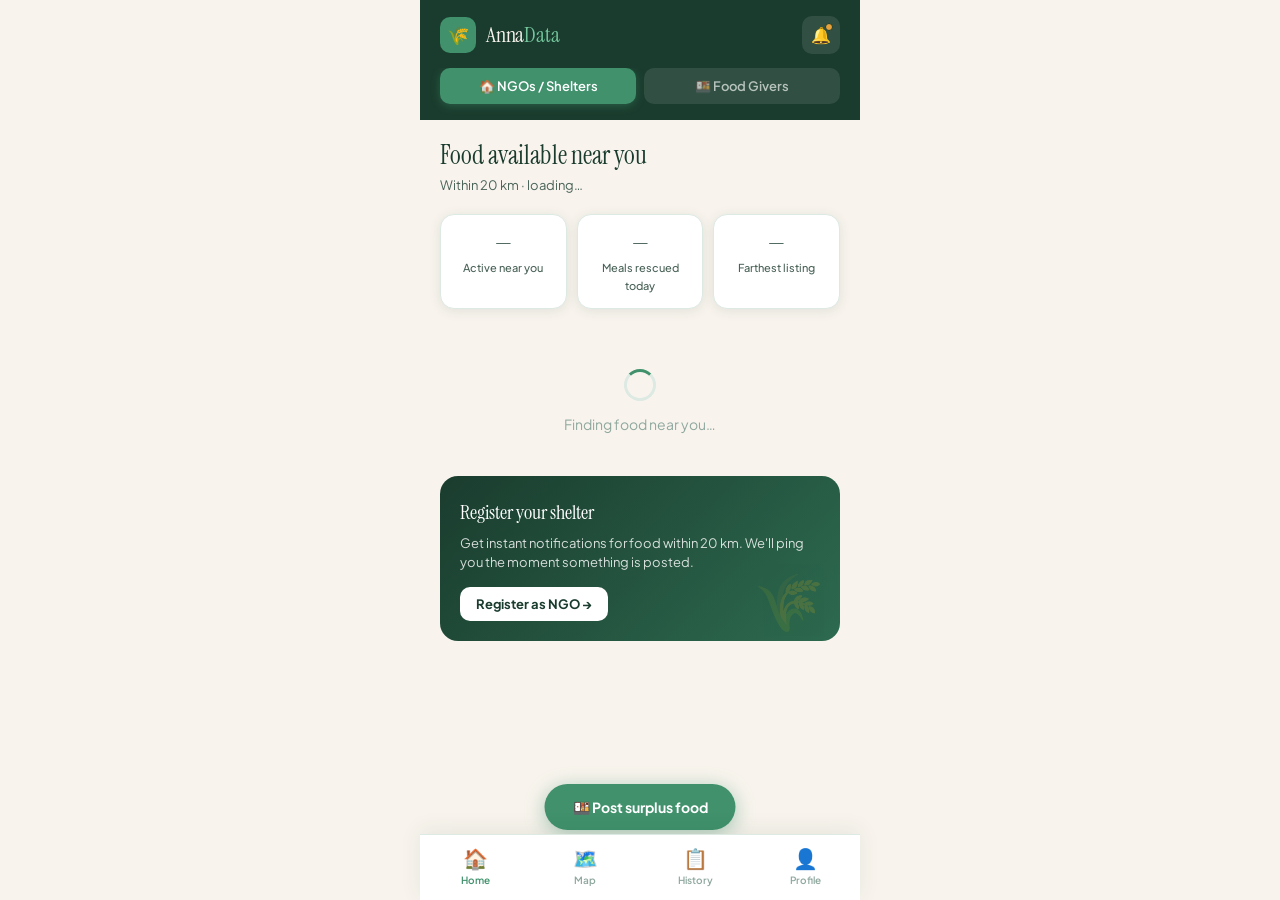
==== index.html @ 36d643d8 "Add files via upload" ====
<!DOCTYPE html>
<html lang="en">
<head>
  <meta charset="UTF-8" />
  <meta name="viewport" content="width=device-width, initial-scale=1, viewport-fit=cover" />
  <title>AnnaData — Food Rescue Network</title>
  <link rel="preconnect" href="https://fonts.googleapis.com" />
  <link rel="preconnect" href="https://fonts.gstatic.com" crossorigin />
  <link href="https://fonts.googleapis.com/css2?family=Plus+Jakarta+Sans:wght@400;500;600;700;800&family=Instrument+Serif:ital@0;1&display=swap" rel="stylesheet" />
  <link rel="stylesheet" href="style.css" />
</head>
<body>

  <!-- ══ TOP BAR ══ -->
  <header class="topbar">
    <div class="logo-wrap">
      <div class="logo-icon">🌾</div>
      <div class="logo-text">Anna<span>Data</span></div>
    </div>
    <button class="notif-btn" onclick="openNotifPanel()" aria-label="Notifications">
      🔔
      <span class="notif-dot"></span>
    </button>
  </header>

  <!-- ══ TAB BAR ══ -->
  <nav class="tab-bar">
    <button class="tab-btn active" id="tab-ngo" onclick="switchTab('ngo')">🏠 NGOs / Shelters</button>
    <button class="tab-btn" id="tab-give" onclick="switchTab('give')">🍱 Food Givers</button>
  </nav>

  <!-- ══ TOAST ══ -->
  <div class="toast" id="toast" role="status" aria-live="polite"></div>

  <!-- ════════════════════════════
       NGO TAB
  ════════════════════════════ -->
  <main class="panel active" id="panel-ngo">

    <div class="section-header">
      <h1 class="section-title">Food available near you</h1>
      <p class="section-sub">Within 20 km · <span id="listing-count">loading…</span></p>
    </div>

    <!-- Stats -->
    <div class="stat-strip">
      <div class="stat-box">
        <div class="stat-num" id="stat-active">—</div>
        <div class="stat-label">Active near you</div>
      </div>
      <div class="stat-box">
        <div class="stat-num" id="stat-meals">—</div>
        <div class="stat-label">Meals rescued today</div>
      </div>
      <div class="stat-box">
        <div class="stat-num" id="stat-dist">—</div>
        <div class="stat-label">Farthest listing</div>
      </div>
    </div>

    <!-- Dynamic listings -->
    <div id="listings-container">
      <div class="loading-state">
        <div class="spinner"></div>
        <p>Finding food near you…</p>
      </div>
    </div>

    <!-- Register CTA -->
    <div class="alert-card">
      <h2 class="alert-title">Register your shelter</h2>
      <p class="alert-sub">Get instant notifications for food within 20 km. We'll ping you the moment something is posted.</p>
      <button class="alert-cta" onclick="openRegisterModal()">Register as NGO →</button>
    </div>

  </main>

  <!-- ════════════════════════════
       GIVE TAB
  ════════════════════════════ -->
  <main class="panel" id="panel-give">

    <div class="section-header">
      <h1 class="section-title">Share your surplus food</h1>
      <p class="section-sub">Post in 60 seconds · Nearby NGOs get notified instantly</p>
    </div>

    <!-- How it works -->
    <div class="how-card">
      <p class="how-title">How it works</p>
      <div class="how-row"><span class="how-num">1</span><span>Post what food you have and where you are</span></div>
      <div class="how-row"><span class="how-num">2</span><span>We alert NGOs within <strong>20 km</strong> instantly</span></div>
      <div class="how-row"><span class="how-num">3</span><span>An NGO accepts and comes to collect</span></div>
      <div class="how-row"><span class="how-num">✓</span><span><strong>Your food feeds someone tonight</strong></span></div>
    </div>

    <!-- Post food form -->
    <div class="card">
      <h2 class="card-form-title">Post food now</h2>

      <label class="form-label" for="giver-name">Your name &amp; contact</label>
      <input class="form-input" id="giver-name" type="text" placeholder="e.g. Ramesh Caterers · 9876543210" />

      <label class="form-label" for="food-desc">What food do you have?</label>
      <input class="form-input" id="food-desc" type="text" placeholder="e.g. Dal makhani, rice, roti — 80 portions" />

      <label class="form-label" for="food-qty">How many people can it feed?</label>
      <input class="form-input" id="food-qty" type="number" placeholder="e.g. 80" min="1" />

      <label class="form-label">Food type</label>
      <div class="food-type-row">
        <button class="food-type-btn selected" id="ft-cooked" onclick="selectFoodType('cooked')" type="button">
          <span class="ft-icon">🍛</span>
          <span class="ft-label">Cooked</span>
        </button>
        <button class="food-type-btn" id="ft-packet" onclick="selectFoodType('packet')" type="button">
          <span class="ft-icon">📦</span>
          <span class="ft-label">Packed</span>
        </button>
      </div>

      <div class="expiry-hint" id="expiry-hint">
        <span class="hint-icon">⏱</span>
        <span><strong>Cooked food:</strong> listing stays active for <strong>12 hours</strong>. Auto-expires for safety.</span>
      </div>

      <label class="form-label" for="food-notes">Notes (optional)</label>
      <input class="form-input" id="food-notes" type="text" placeholder="e.g. Gate 2, call before coming" />

      <div class="location-row">
        <span class="location-icon">📍</span>
        <span id="location-status" class="location-text">Tap to get your location</span>
        <button class="location-btn" onclick="getLocation()" type="button">Get location</button>
      </div>
      <input type="hidden" id="food-lat" />
      <input type="hidden" id="food-lng" />

      <button class="btn btn-primary" onclick="submitFood()" type="button">🌾 Post food now</button>
    </div>

    <!-- Impact stats -->
    <div class="card impact-card">
      <p class="impact-title">Your impact so far</p>
      <div class="stat-strip">
        <div class="stat-box">
          <div class="stat-num">12</div>
          <div class="stat-label">Donations made</div>
        </div>
        <div class="stat-box">
          <div class="stat-num">680</div>
          <div class="stat-label">Meals rescued</div>
        </div>
        <div class="stat-box">
          <div class="stat-num">8</div>
          <div class="stat-label">NGOs helped</div>
        </div>
      </div>
    </div>

  </main>

  <!-- ════════════════════════════
       NOTIFICATIONS PANEL
  ════════════════════════════ -->
  <main class="panel" id="panel-notif">

    <div class="section-header">
      <h1 class="section-title">Notifications</h1>
      <p class="section-sub">Live alerts for food near you</p>
    </div>

    <div class="notif-pill">
      <div class="notif-pill-icon">🍛</div>
      <div>
        <div class="notif-pill-title">New cooked food 7.4 km away</div>
        <div class="notif-pill-sub">Wedding catering · ~100 people · Mansarovar</div>
        <div class="notif-pill-time">11 mins ago · Expires in 2 hrs</div>
      </div>
    </div>

    <div class="notif-pill notif-pill--mid">
      <div class="notif-pill-icon">📦</div>
      <div>
        <div class="notif-pill-title">Packed food 11.2 km away</div>
        <div class="notif-pill-sub">Hotel buffet surplus · ~40 people · C-Scheme</div>
        <div class="notif-pill-time">2 hrs ago · 28 days valid</div>
      </div>
    </div>

    <div class="notif-pill notif-pill--dim">
      <div class="notif-pill-icon">✅</div>
      <div>
        <div class="notif-pill-title">Your pickup was confirmed</div>
        <div class="notif-pill-sub">Canteen food from JNU Hostel collected yesterday</div>
        <div class="notif-pill-time">Yesterday · 55 meals rescued</div>
      </div>
    </div>

    <button class="btn btn-outline" onclick="switchTab('ngo')" style="margin-top:12px">← Back to listings</button>

  </main>

  <!-- ════════════════════════════
       REGISTER NGO MODAL
  ════════════════════════════ -->
  <div class="modal-overlay" id="registerModal" role="dialog" aria-modal="true" aria-label="Register shelter">
    <div class="modal">
      <div class="modal-handle"></div>
      <button class="modal-close" onclick="closeModal()" aria-label="Close">✕</button>
      <h2 class="modal-title">Register your shelter</h2>

      <label class="form-label" for="ngo-name">Organisation name</label>
      <input class="form-input" id="ngo-name" type="text" placeholder="e.g. Jeevan Jyoti Trust" />

      <label class="form-label" for="ngo-contact">Contact person &amp; phone</label>
      <input class="form-input" id="ngo-contact" type="text" placeholder="e.g. Sita Devi · 9876543210" />

      <label class="form-label" for="ngo-phone">Phone number</label>
      <input class="form-input" id="ngo-phone" type="tel" placeholder="e.g. 9876543210" />

      <label class="form-label" for="ngo-email">Email address</label>
      <input class="form-input" id="ngo-email" type="email" placeholder="e.g. shelter@example.org" />

      <label class="form-label" for="ngo-capacity">How many people does your shelter serve?</label>
      <input class="form-input" id="ngo-capacity" type="number" placeholder="e.g. 80" min="1" />

      <div class="location-row">
        <span class="location-icon">📍</span>
        <span id="ngo-location-status" class="location-text">Tap to get shelter location</span>
        <button class="location-btn" onclick="getNGOLocation()" type="button">Get location</button>
      </div>
      <input type="hidden" id="ngo-lat" />
      <input type="hidden" id="ngo-lng" />

      <button class="btn btn-primary" onclick="submitNGO()" style="margin-top:16px" type="button">Register shelter →</button>
    </div>
  </div>

  <!-- ════════════════════════════
       FAB + BOTTOM NAV
  ════════════════════════════ -->
  <button class="fab" id="fab-post" onclick="switchTab('give')" aria-label="Post surplus food">
    🍱 Post surplus food
  </button>

  <nav class="bottom-nav" aria-label="Main navigation">
    <button class="nav-item active" id="nav-home" onclick="switchNav('home', 'ngo')">
      <span class="nav-icon">🏠</span>
      <span class="nav-label">Home</span>
    </button>
    <button class="nav-item" id="nav-map" onclick="showToast('Map view coming soon!')">
      <span class="nav-icon">🗺️</span>
      <span class="nav-label">Map</span>
    </button>
    <button class="nav-item" id="nav-history" onclick="showToast('Rescue history coming soon!')">
      <span class="nav-icon">📋</span>
      <span class="nav-label">History</span>
    </button>
    <button class="nav-item" id="nav-profile" onclick="showToast('Profile coming soon!')">
      <span class="nav-icon">👤</span>
      <span class="nav-label">Profile</span>
    </button>
  </nav>

  <script src="app.js"></script>
</body>
</html>
---- style.css ----
/* ══════════════════════════════════════════
   ANNADATA — style.css
   Design: deep forest green + warm cream
   Type: Plus Jakarta Sans + Instrument Serif
══════════════════════════════════════════ */

/* ── Design tokens ── */
:root {
  --green-deep:    #1A3C2E;
  --green-mid:     #2D6A4F;
  --green-fresh:   #40916C;
  --green-light:   #74C69D;
  --green-pale:    #E8F5EE;

  --cream:         #F8F4ED;
  --surface:       #FFFFFF;
  --surface-2:     #F2F7F4;
  --border:        #DDE9E3;

  --amber:         #E9A23B;
  --amber-soft:    #FEF3DC;
  --amber-text:    #B07A1E;

  --red-alert:     #D95F2B;
  --red-soft:      #FDF0EA;

  --text-primary:  #111C17;
  --text-secondary:#4A6358;
  --text-muted:    #8FA89E;

  --shadow-sm:     0 2px 12px rgba(26,60,46,0.10);
  --shadow-md:     0 8px 32px rgba(26,60,46,0.14);
  --radius-sm:     10px;
  --radius-md:     14px;
  --radius-lg:     18px;
}

@media (prefers-color-scheme: dark) {
  :root:not([data-theme="light"]) {
    --green-deep:    #0F2419;
    --green-mid:     #2D6A4F;
    --green-fresh:   #52B788;
    --green-light:   #95D5B2;
    --green-pale:    #132A1E;

    --cream:         #111C17;
    --surface:       #1A2E22;
    --surface-2:     #1E3528;
    --border:        #2A4535;

    --amber-soft:    #2A2010;
    --amber-text:    #E9A23B;

    --red-soft:      #2A1510;

    --text-primary:  #E8F5EE;
    --text-secondary:#8FC4A8;
    --text-muted:    #507060;

    --shadow-sm:     0 2px 12px rgba(0,0,0,0.3);
    --shadow-md:     0 8px 32px rgba(0,0,0,0.4);
  }
}

[data-theme="dark"] {
  --green-deep:    #0F2419;
  --green-mid:     #2D6A4F;
  --green-fresh:   #52B788;
  --green-light:   #95D5B2;
  --green-pale:    #132A1E;
  --cream:         #111C17;
  --surface:       #1A2E22;
  --surface-2:     #1E3528;
  --border:        #2A4535;
  --amber-soft:    #2A2010;
  --amber-text:    #E9A23B;
  --red-soft:      #2A1510;
  --text-primary:  #E8F5EE;
  --text-secondary:#8FC4A8;
  --text-muted:    #507060;
  --shadow-sm:     0 2px 12px rgba(0,0,0,0.3);
  --shadow-md:     0 8px 32px rgba(0,0,0,0.4);
}

/* ── Reset ── */
*, *::before, *::after {
  box-sizing: border-box;
  margin: 0;
  padding: 0;
}

/* ── Base ── */
html {
  scroll-padding-top: env(safe-area-inset-top, 0px);
}

body {
  font-family: 'Plus Jakarta Sans', sans-serif;
  font-size: 15px;
  line-height: 1.6;
  background: var(--cream);
  color: var(--text-primary);
  min-height: 100vh;
  max-width: 440px;
  margin: 0 auto;
  overflow-x: hidden;
  padding-top: env(safe-area-inset-top, 0px);
  padding-bottom: env(safe-area-inset-bottom, 0px);
}

/* ══ TOPBAR ══ */
.topbar {
  background: var(--green-deep);
  padding: 16px 20px 14px;
  display: flex;
  align-items: center;
  justify-content: space-between;
  position: sticky;
  top: env(safe-area-inset-top, 0px);
  z-index: 100;
}

.logo-wrap {
  display: flex;
  align-items: center;
  gap: 10px;
}

.logo-icon {
  width: 36px;
  height: 36px;
  background: var(--green-fresh);
  border-radius: 10px;
  display: flex;
  align-items: center;
  justify-content: center;
  font-size: 18px;
}

.logo-text {
  font-family: 'Instrument Serif', serif;
  font-size: 22px;
  color: var(--cream);
  letter-spacing: -0.2px;
}

.logo-text span {
  color: var(--green-light);
}

.notif-btn {
  position: relative;
  width: 38px;
  height: 38px;
  background: rgba(255,255,255,0.1);
  border: none;
  border-radius: 10px;
  color: white;
  font-size: 16px;
  cursor: pointer;
  display: flex;
  align-items: center;
  justify-content: center;
  transition: background 0.2s;
}

.notif-btn:hover {
  background: rgba(255,255,255,0.18);
}

.notif-dot {
  position: absolute;
  top: 7px;
  right: 7px;
  width: 8px;
  height: 8px;
  background: var(--amber);
  border-radius: 50%;
  border: 1.5px solid var(--green-deep);
}

/* ══ TAB BAR ══ */
.tab-bar {
  background: var(--green-deep);
  padding: 0 20px 16px;
  display: flex;
  gap: 8px;
}

.tab-btn {
  flex: 1;
  padding: 10px 0;
  border: none;
  border-radius: var(--radius-sm);
  font-family: 'Plus Jakarta Sans', sans-serif;
  font-size: 13px;
  font-weight: 600;
  cursor: pointer;
  transition: all 0.2s;
}

.tab-btn.active {
  background: var(--green-fresh);
  color: white;
  box-shadow: 0 2px 8px rgba(64,145,108,0.4);
}

.tab-btn:not(.active) {
  background: rgba(255,255,255,0.1);
  color: rgba(255,255,255,0.65);
}

.tab-btn:not(.active):hover {
  background: rgba(255,255,255,0.17);
}

/* ══ PANELS ══ */
.panel {
  display: none;
  padding: 20px 20px 110px;
}

.panel.active {
  display: block;
}

/* ══ SECTION HEADER ══ */
.section-header {
  margin-bottom: 18px;
}

.section-title {
  font-family: 'Instrument Serif', serif;
  font-size: 26px;
  font-weight: 400;
  color: var(--green-deep);
  line-height: 1.2;
}

.section-sub {
  font-size: 13px;
  color: var(--text-secondary);
  margin-top: 4px;
}

/* ══ CARDS ══ */
.card {
  background: var(--surface);
  border-radius: var(--radius-md);
  padding: 18px;
  margin-bottom: 14px;
  box-shadow: var(--shadow-sm);
  border: 1px solid var(--border);
}

.card-header {
  display: flex;
  align-items: flex-start;
  justify-content: space-between;
  gap: 10px;
}

.card-header-left {
  display: flex;
  gap: 12px;
  align-items: flex-start;
  flex: 1;
}

.card-icon {
  width: 44px;
  height: 44px;
  border-radius: 12px;
  display: flex;
  align-items: center;
  justify-content: center;
  font-size: 20px;
  flex-shrink: 0;
}

.card-icon--red    { background: var(--red-soft); }
.card-icon--amber  { background: var(--amber-soft); }
.card-icon--green  { background: var(--green-pale); }

.card-title {
  font-size: 15px;
  font-weight: 700;
  color: var(--text-primary);
  line-height: 1.3;
}

.card-meta {
  font-size: 12px;
  color: var(--text-secondary);
  margin-top: 3px;
}

.card-divider {
  height: 1px;
  background: var(--border);
  margin: 14px 0;
}

/* ══ BADGES ══ */
.badge {
  font-size: 11px;
  font-weight: 600;
  padding: 4px 10px;
  border-radius: 20px;
  white-space: nowrap;
}

.badge--cooked { background: var(--red-soft);   color: var(--red-alert); }
.badge--packet { background: var(--amber-soft);  color: var(--amber-text); }
.badge--ngo    { background: #EEF2FF;             color: #3B55C9; }

/* ══ INFO ROWS ══ */
.info-row {
  display: flex;
  align-items: center;
  gap: 8px;
  margin-bottom: 8px;
}

.info-row:last-child {
  margin-bottom: 0;
}

.info-icon {
  font-size: 14px;
  width: 20px;
  text-align: center;
  flex-shrink: 0;
}

.info-text {
  font-size: 13px;
  color: var(--text-secondary);
}

.info-text strong {
  color: var(--text-primary);
  font-weight: 600;
}

.distance-badge {
  display: inline-flex;
  align-items: center;
  gap: 4px;
  background: var(--surface-2);
  border-radius: 8px;
  padding: 3px 10px;
  font-size: 12px;
  font-weight: 600;
  color: var(--green-mid);
  margin-left: auto;
}

/* ══ TIMER BAR ══ */
.timer-bar {
  margin-top: 14px;
}

.timer-label {
  display: flex;
  justify-content: space-between;
  align-items: center;
  margin-bottom: 6px;
}

.timer-label-left {
  font-size: 12px;
  color: var(--text-secondary);
}

.timer-value {
  font-size: 12px;
  font-weight: 700;
}

.timer-value--urgent { color: var(--red-alert); }
.timer-value--ok     { color: var(--green-fresh); }
.timer-value--mid    { color: var(--amber); }

.progress-track {
  height: 6px;
  background: var(--border);
  border-radius: 99px;
  overflow: hidden;
}

.progress-fill {
  height: 100%;
  border-radius: 99px;
  transition: width 0.5s;
}

.progress-fill--urgent { background: var(--red-alert); }
.progress-fill--ok     { background: var(--green-fresh); }
.progress-fill--mid    { background: var(--amber); }

/* ══ BUTTONS ══ */
.btn {
  width: 100%;
  padding: 13px;
  border: none;
  border-radius: 12px;
  font-family: 'Plus Jakarta Sans', sans-serif;
  font-size: 14px;
  font-weight: 700;
  cursor: pointer;
  transition: all 0.18s;
  display: flex;
  align-items: center;
  justify-content: center;
  gap: 7px;
}

.btn-primary {
  background: var(--green-fresh);
  color: white;
}

.btn-primary:hover {
  background: var(--green-mid);
  transform: translateY(-1px);
  box-shadow: 0 4px 12px rgba(64,145,108,0.35);
}

.btn-accept {
  background: var(--green-fresh);
  color: white;
  margin-top: 14px;
}

.btn-accept:hover {
  background: var(--green-mid);
}

.btn-outline {
  background: transparent;
  color: var(--green-fresh);
  border: 1.5px solid var(--green-fresh);
}

.btn-outline:hover {
  background: var(--green-pale);
}

/* ══ STAT STRIP ══ */
.stat-strip {
  display: flex;
  gap: 10px;
  margin-bottom: 20px;
}

.stat-box {
  flex: 1;
  background: var(--surface);
  border-radius: var(--radius-md);
  padding: 14px 10px;
  text-align: center;
  border: 1px solid var(--border);
  box-shadow: var(--shadow-sm);
}

.stat-num {
  font-family: 'Instrument Serif', serif;
  font-size: 26px;
  color: var(--green-deep);
  line-height: 1;
}

.stat-label {
  font-size: 11px;
  color: var(--text-secondary);
  margin-top: 4px;
  font-weight: 500;
}

/* ══ ALERT CARD ══ */
.alert-card {
  background: linear-gradient(135deg, var(--green-deep) 0%, var(--green-mid) 100%);
  border-radius: var(--radius-lg);
  padding: 20px;
  margin-bottom: 20px;
  color: white;
  position: relative;
  overflow: hidden;
}

.alert-card::after {
  content: '🌾';
  position: absolute;
  right: 16px;
  bottom: -4px;
  font-size: 56px;
  opacity: 0.15;
  pointer-events: none;
}

.alert-title {
  font-family: 'Instrument Serif', serif;
  font-size: 20px;
  font-weight: 400;
  margin-bottom: 6px;
}

.alert-sub {
  font-size: 13px;
  opacity: 0.82;
  line-height: 1.5;
}

.alert-cta {
  display: inline-flex;
  align-items: center;
  gap: 6px;
  background: white;
  color: var(--green-deep);
  padding: 9px 16px;
  border-radius: 10px;
  font-size: 13px;
  font-weight: 700;
  margin-top: 14px;
  border: none;
  cursor: pointer;
  transition: transform 0.15s;
  font-family: 'Plus Jakarta Sans', sans-serif;
}

.alert-cta:hover {
  transform: translateY(-1px);
}

/* ══ NOTIFICATION PILLS ══ */
.notif-pill {
  background: var(--green-deep);
  color: white;
  border-radius: var(--radius-md);
  padding: 12px 16px;
  margin-bottom: 10px;
  display: flex;
  align-items: flex-start;
  gap: 12px;
  animation: slideIn 0.35s ease;
}

.notif-pill--mid  { background: var(--green-mid); }
.notif-pill--dim  { background: var(--green-mid); opacity: 0.75; }

@keyframes slideIn {
  from { opacity: 0; transform: translateY(-8px); }
  to   { opacity: 1; transform: translateY(0); }
}

.notif-pill-icon {
  width: 36px;
  height: 36px;
  border-radius: 10px;
  background: rgba(255,255,255,0.15);
  display: flex;
  align-items: center;
  justify-content: center;
  font-size: 18px;
  flex-shrink: 0;
}

.notif-pill-title { font-size: 13px; font-weight: 700; }
.notif-pill-sub   { font-size: 12px; opacity: 0.75; margin-top: 2px; }
.notif-pill-time  { font-size: 11px; opacity: 0.5;  margin-top: 4px; }

/* ══ FORMS ══ */
.card-form-title {
  font-family: 'Instrument Serif', serif;
  font-size: 20px;
  font-weight: 400;
  color: var(--green-deep);
  margin-bottom: 16px;
}

.form-label {
  display: block;
  font-size: 13px;
  font-weight: 600;
  color: var(--text-primary);
  margin-bottom: 6px;
  margin-top: 14px;
}

.form-label:first-of-type {
  margin-top: 0;
}

.form-input {
  width: 100%;
  padding: 12px 14px;
  border: 1.5px solid var(--border);
  border-radius: 12px;
  font-family: 'Plus Jakarta Sans', sans-serif;
  font-size: 14px;
  color: var(--text-primary);
  background: var(--surface);
  outline: none;
  transition: border-color 0.2s;
  display: block;
}

.form-input:focus {
  border-color: var(--green-fresh);
}

.food-type-row {
  display: flex;
  gap: 10px;
  margin-bottom: 14px;
}

.food-type-btn {
  flex: 1;
  padding: 12px;
  border: 2px solid var(--border);
  border-radius: 12px;
  background: var(--surface);
  cursor: pointer;
  text-align: center;
  transition: all 0.2s;
  font-family: 'Plus Jakarta Sans', sans-serif;
}

.food-type-btn.selected {
  border-color: var(--green-fresh);
  background: var(--green-pale);
}

.ft-icon  { font-size: 22px; display: block; }
.ft-label { font-size: 12px; font-weight: 600; margin-top: 4px; color: var(--text-secondary); display: block; }
.food-type-btn.selected .ft-label { color: var(--green-mid); }

.expiry-hint {
  background: var(--red-soft);
  border: 1px solid #F5C5A8;
  border-radius: 10px;
  padding: 12px 14px;
  font-size: 13px;
  color: var(--text-secondary);
  display: flex;
  align-items: flex-start;
  gap: 8px;
  margin-bottom: 14px;
  transition: background 0.3s;
}

.expiry-hint strong { color: var(--text-primary); }
.hint-icon { flex-shrink: 0; }

.location-row {
  display: flex;
  align-items: center;
  gap: 10px;
  background: var(--surface-2);
  border: 1.5px solid var(--border);
  border-radius: 12px;
  padding: 12px 14px;
  margin-bottom: 16px;
  margin-top: 4px;
}

.location-icon { font-size: 16px; }

.location-text {
  flex: 1;
  font-size: 13px;
  color: var(--text-secondary);
}

.location-text.got-location {
  color: var(--green-fresh);
  font-weight: 600;
}

.location-btn {
  font-family: 'Plus Jakarta Sans', sans-serif;
  font-size: 12px;
  font-weight: 600;
  color: var(--green-fresh);
  background: var(--green-pale);
  border: 1px solid var(--green-light);
  border-radius: 8px;
  padding: 6px 12px;
  cursor: pointer;
  transition: background 0.2s;
  flex-shrink: 0;
}

.location-btn:hover {
  background: #d0ead9;
}

/* ══ HOW IT WORKS CARD ══ */
.how-card {
  background: linear-gradient(135deg, #F0FAF4, var(--green-pale));
  border: 1px solid var(--green-light);
  border-radius: var(--radius-md);
  padding: 16px 18px;
  margin-bottom: 14px;
}

.how-title {
  font-size: 13px;
  font-weight: 700;
  color: var(--green-mid);
  margin-bottom: 10px;
}

.how-row {
  display: flex;
  align-items: flex-start;
  gap: 10px;
  margin-bottom: 8px;
  font-size: 13px;
  color: var(--text-secondary);
}

.how-row strong { color: var(--text-primary); }

.how-num {
  width: 20px;
  height: 20px;
  background: var(--green-fresh);
  color: white;
  border-radius: 50%;
  display: flex;
  align-items: center;
  justify-content: center;
  font-size: 11px;
  font-weight: 700;
  flex-shrink: 0;
  margin-top: 1px;
}

/* ══ IMPACT CARD ══ */
.impact-card { }

.impact-title {
  font-size: 15px;
  font-weight: 700;
  color: var(--green-deep);
  margin-bottom: 12px;
}

/* ══ LOADING STATE ══ */
.loading-state {
  text-align: center;
  padding: 40px 20px;
  color: var(--text-muted);
  font-size: 14px;
}

.spinner {
  width: 32px;
  height: 32px;
  border: 3px solid var(--border);
  border-top-color: var(--green-fresh);
  border-radius: 50%;
  animation: spin 0.8s linear infinite;
  margin: 0 auto 12px;
}

@keyframes spin {
  to { transform: rotate(360deg); }
}

.empty-state {
  text-align: center;
  padding: 40px 20px;
  color: var(--text-muted);
}

.empty-state .empty-icon { font-size: 36px; margin-bottom: 10px; }
.empty-state p { font-size: 14px; }

/* ══ TOAST ══ */
.toast {
  position: fixed;
  top: calc(80px + env(safe-area-inset-top, 0px));
  left: 50%;
  transform: translateX(-50%) translateY(-10px);
  background: var(--green-deep);
  color: white;
  padding: 12px 20px;
  border-radius: 12px;
  font-size: 13px;
  font-weight: 600;
  display: flex;
  align-items: center;
  gap: 8px;
  z-index: 300;
  opacity: 0;
  pointer-events: none;
  transition: all 0.28s ease;
  white-space: nowrap;
  max-width: calc(100% - 40px);
  box-shadow: var(--shadow-md);
}

.toast.show {
  opacity: 1;
  transform: translateX(-50%) translateY(0);
}

/* ══ MODAL ══ */
.modal-overlay {
  position: fixed;
  inset: 0;
  background: rgba(17,28,23,0.6);
  z-index: 200;
  display: none;
  align-items: flex-end;
  justify-content: center;
  backdrop-filter: blur(4px);
}

.modal-overlay.open {
  display: flex;
}

.modal {
  background: var(--cream);
  border-radius: 24px 24px 0 0;
  width: 100%;
  max-width: 440px;
  max-height: 90vh;
  overflow-y: auto;
  padding: 24px 20px 50px;
  animation: slideUp 0.3s ease;
}

@keyframes slideUp {
  from { transform: translateY(60px); opacity: 0; }
  to   { transform: translateY(0);    opacity: 1; }
}

.modal-handle {
  width: 36px;
  height: 4px;
  background: var(--border);
  border-radius: 99px;
  margin: 0 auto 20px;
}

.modal-title {
  font-family: 'Instrument Serif', serif;
  font-size: 24px;
  font-weight: 400;
  color: var(--green-deep);
  margin-bottom: 20px;
}

.modal-close {
  float: right;
  background: var(--surface-2);
  border: none;
  border-radius: 8px;
  padding: 6px 10px;
  cursor: pointer;
  font-size: 13px;
  color: var(--text-secondary);
  font-family: 'Plus Jakarta Sans', sans-serif;
  transition: background 0.2s;
}

.modal-close:hover {
  background: var(--border);
}

/* ══ FAB ══ */
.fab {
  position: fixed;
  bottom: calc(70px + env(safe-area-inset-bottom, 0px));
  left: 50%;
  transform: translateX(-50%);
  background: var(--green-fresh);
  color: white;
  border: none;
  border-radius: 99px;
  padding: 14px 28px;
  font-family: 'Plus Jakarta Sans', sans-serif;
  font-size: 14px;
  font-weight: 700;
  box-shadow: 0 4px 20px rgba(64,145,108,0.45);
  cursor: pointer;
  display: flex;
  align-items: center;
  gap: 8px;
  z-index: 90;
  transition: all 0.2s;
  white-space: nowrap;
}

.fab:hover {
  transform: translateX(-50%) translateY(-2px);
  box-shadow: 0 6px 24px rgba(64,145,108,0.5);
}

/* ══ BOTTOM NAV ══ */
.bottom-nav {
  position: fixed;
  bottom: env(safe-area-inset-bottom, 0px);
  left: 50%;
  transform: translateX(-50%);
  width: 100%;
  max-width: 440px;
  background: var(--surface);
  border-top: 1px solid var(--border);
  display: flex;
  padding: 10px 0 14px;
  z-index: 100;
  box-shadow: 0 -4px 20px rgba(26,60,46,0.08);
}

.nav-item {
  flex: 1;
  display: flex;
  flex-direction: column;
  align-items: center;
  gap: 3px;
  cursor: pointer;
  border: none;
  background: none;
  padding: 0;
  font-family: 'Plus Jakarta Sans', sans-serif;
  transition: opacity 0.15s;
}

.nav-icon  { font-size: 20px; }
.nav-label { font-size: 10px; font-weight: 600; color: var(--text-muted); }
.nav-item.active .nav-label { color: var(--green-fresh); }

/* ══ LISTING CARD (dynamic) ══ */
.listing-card {
  background: var(--surface);
  border-radius: var(--radius-md);
  padding: 18px;
  margin-bottom: 14px;
  box-shadow: var(--shadow-sm);
  border: 1px solid var(--border);
  animation: fadeIn 0.3s ease;
}

@keyframes fadeIn {
  from { opacity: 0; transform: translateY(6px); }
  to   { opacity: 1; transform: translateY(0); }
}

/* ══ RESPONSIVE ══ */
@media (max-width: 360px) {
  .section-title { font-size: 22px; }
  .stat-num      { font-size: 22px; }
  .tab-btn       { font-size: 12px; }
}

@media (prefers-reduced-motion: reduce) {
  *, *::before, *::after {
    animation-duration: 0.01ms !important;
    transition-duration: 0.01ms !important;
  }
}
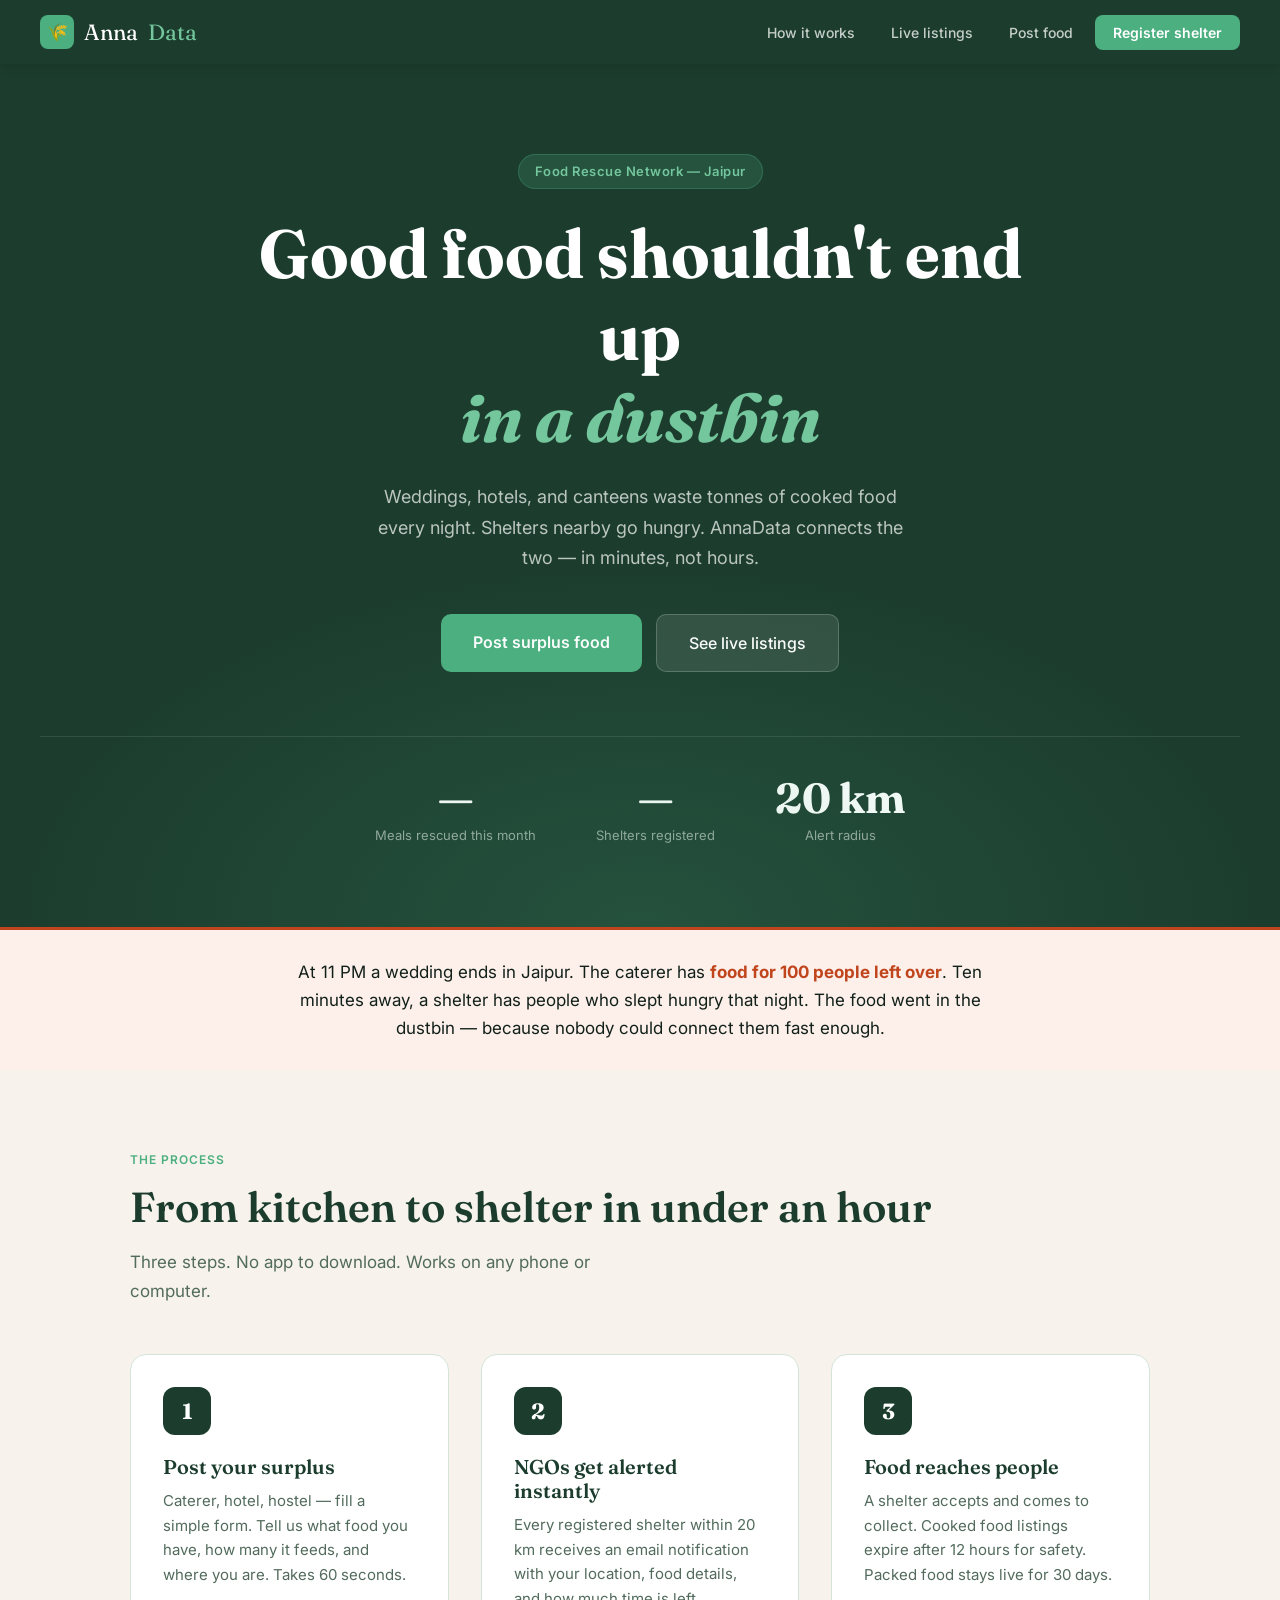
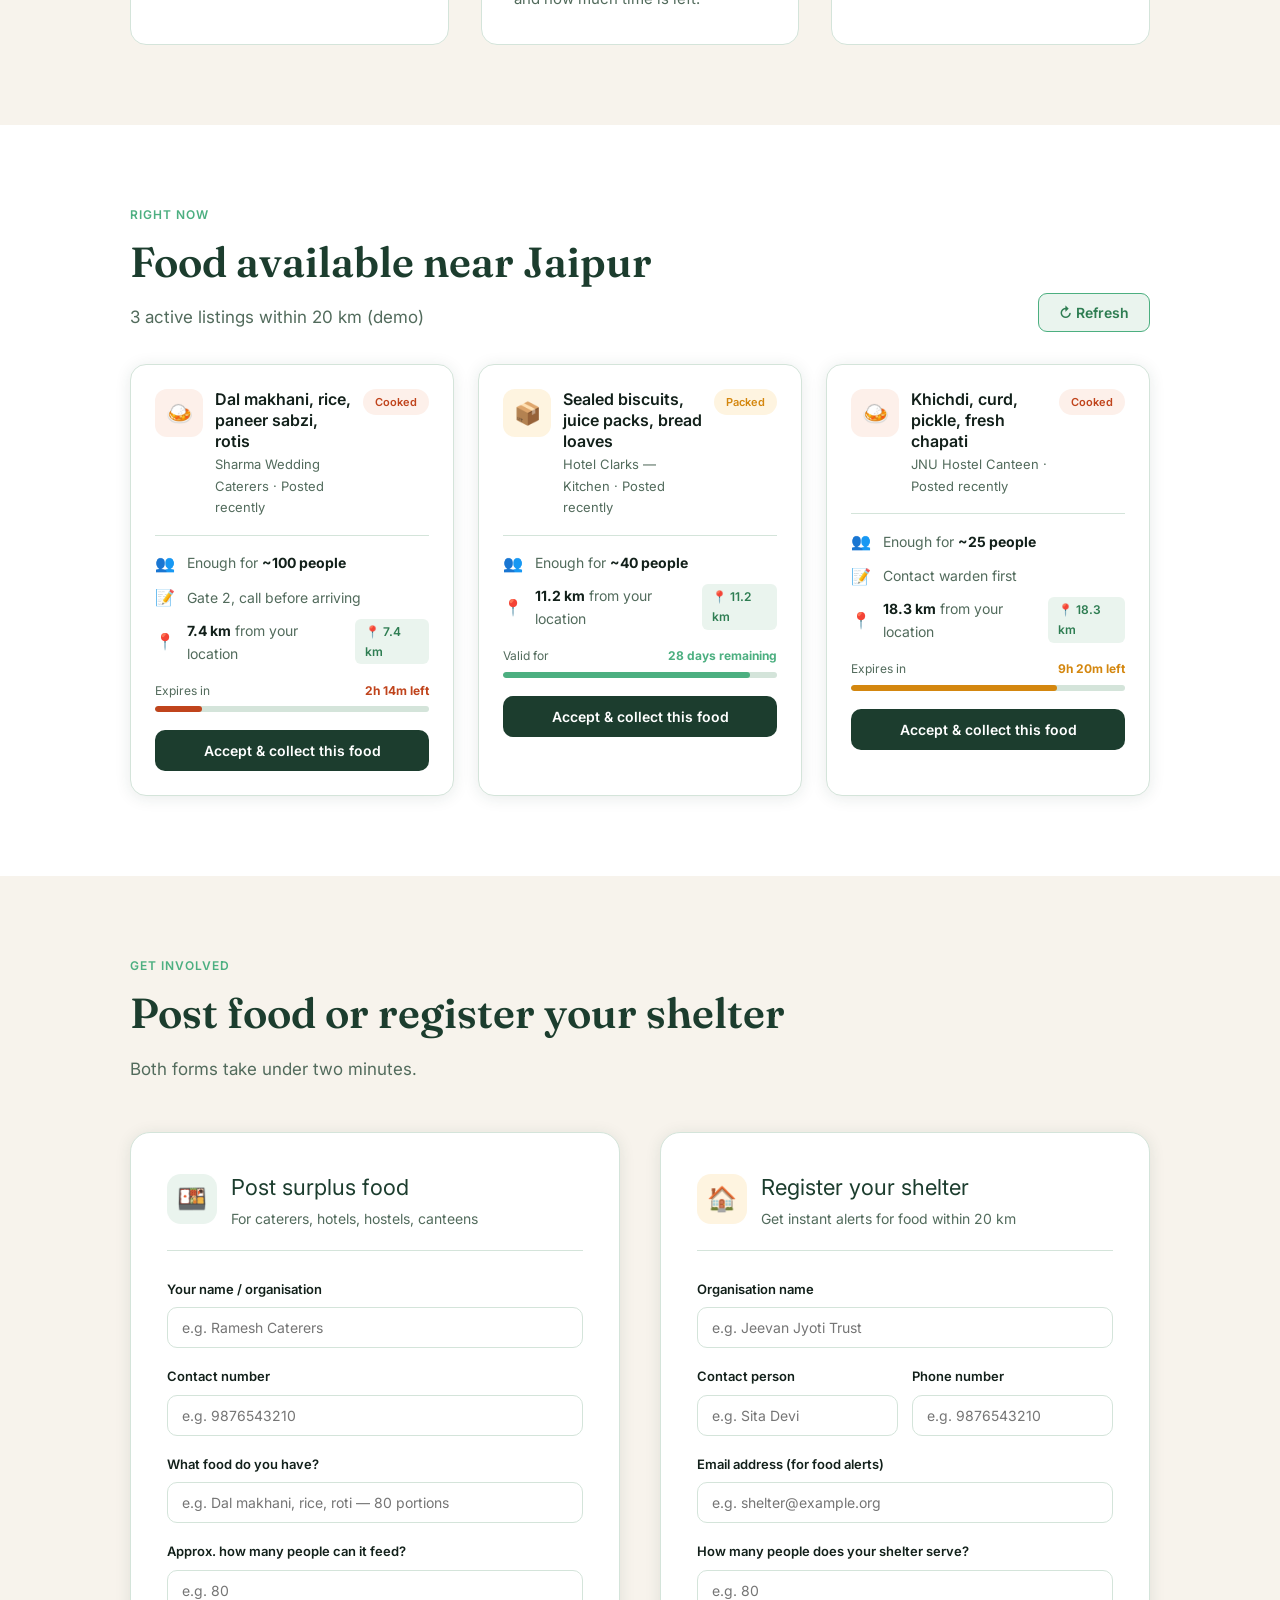
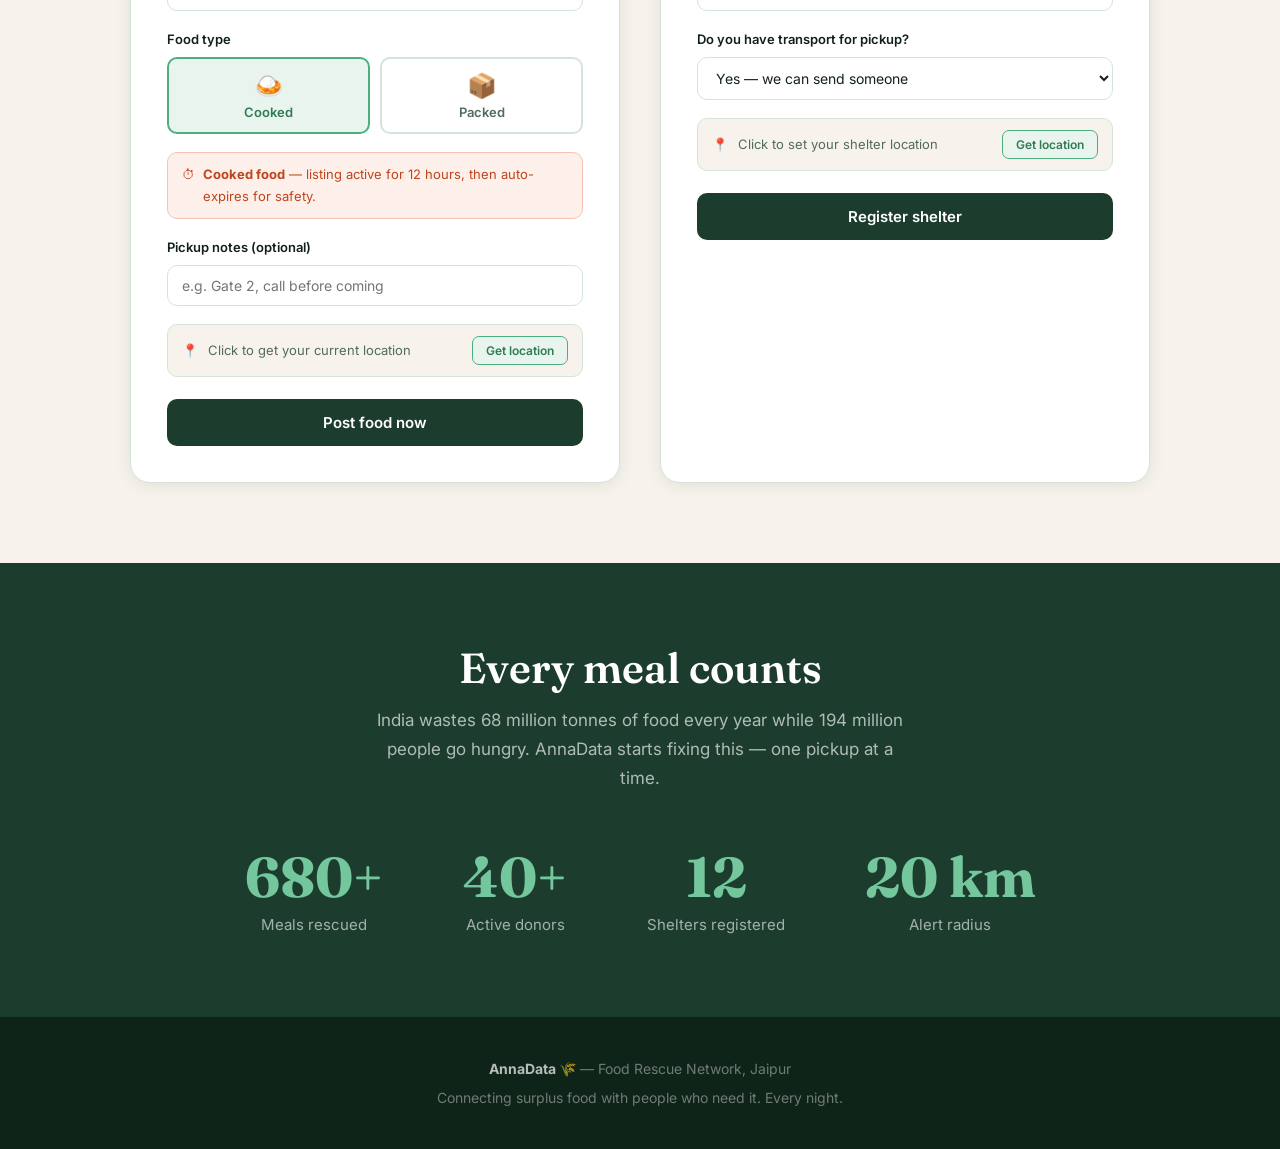
==== commit 3b957a09: "Add files via upload" ====
--- a/index.html
+++ b/index.html
@@ -1,267 +1,1453 @@
 <!DOCTYPE html>
 <html lang="en">
 <head>
-  <meta charset="UTF-8" />
-  <meta name="viewport" content="width=device-width, initial-scale=1, viewport-fit=cover" />
-  <title>AnnaData — Food Rescue Network</title>
-  <link rel="preconnect" href="https://fonts.googleapis.com" />
-  <link rel="preconnect" href="https://fonts.gstatic.com" crossorigin />
-  <link href="https://fonts.googleapis.com/css2?family=Plus+Jakarta+Sans:wght@400;500;600;700;800&family=Instrument+Serif:ital@0;1&display=swap" rel="stylesheet" />
-  <link rel="stylesheet" href="style.css" />
+<meta charset="UTF-8"/>
+<meta name="viewport" content="width=device-width, initial-scale=1"/>
+<title>AnnaData — Food Rescue Network</title>
+<link href="https://fonts.googleapis.com/css2?family=Fraunces:ital,wght@0,400;0,600;0,700;1,400&family=Inter:wght@400;500;600&display=swap" rel="stylesheet"/>
+<style>
+/* ═══════════════════════════════════════
+   RESET & BASE
+═══════════════════════════════════════ */
+*, *::before, *::after { box-sizing: border-box; margin: 0; padding: 0; }
+
+:root {
+  --forest:   #1C3D2E;
+  --leaf:     #2E7D52;
+  --mint:     #4CAF80;
+  --pale:     #EAF4EE;
+  --sand:     #F7F3EC;
+  --white:    #FFFFFF;
+  --ink:      #12201A;
+  --muted:    #526B5C;
+  --border:   #D4E4DA;
+  --amber:    #D4870F;
+  --amber-bg: #FEF4E0;
+  --red:      #C0441C;
+  --red-bg:   #FDF0EA;
+  --shadow:   0 2px 16px rgba(28,61,46,0.10);
+  --shadow-lg:0 8px 40px rgba(28,61,46,0.14);
+}
+
+html { scroll-behavior: smooth; }
+
+body {
+  font-family: 'Inter', sans-serif;
+  font-size: 16px;
+  line-height: 1.65;
+  color: var(--ink);
+  background: var(--white);
+}
+
+h1, h2, h3, h4 {
+  font-family: 'Fraunces', serif;
+  font-weight: 600;
+  line-height: 1.2;
+}
+
+a { color: var(--mint); text-decoration: none; }
+a:hover { text-decoration: underline; }
+img { max-width: 100%; display: block; }
+
+/* ═══════════════════════════════════════
+   NAV
+═══════════════════════════════════════ */
+nav {
+  position: sticky;
+  top: 0;
+  z-index: 100;
+  background: var(--forest);
+  padding: 0 40px;
+  display: flex;
+  align-items: center;
+  justify-content: space-between;
+  height: 64px;
+  box-shadow: 0 2px 12px rgba(0,0,0,0.15);
+}
+
+.nav-logo {
+  font-family: 'Fraunces', serif;
+  font-size: 22px;
+  color: var(--white);
+  display: flex;
+  align-items: center;
+  gap: 10px;
+  text-decoration: none;
+}
+.nav-logo span { color: #74C69D; }
+.nav-logo-icon {
+  width: 34px; height: 34px;
+  background: var(--mint);
+  border-radius: 8px;
+  display: grid;
+  place-items: center;
+  font-size: 17px;
+}
+
+.nav-links {
+  display: flex;
+  align-items: center;
+  gap: 8px;
+  list-style: none;
+}
+
+.nav-links a {
+  color: rgba(255,255,255,0.75);
+  font-size: 14px;
+  font-weight: 500;
+  padding: 8px 14px;
+  border-radius: 8px;
+  transition: all 0.18s;
+  text-decoration: none;
+}
+.nav-links a:hover { color: white; background: rgba(255,255,255,0.1); }
+
+.nav-cta {
+  background: var(--mint) !important;
+  color: white !important;
+  font-weight: 600 !important;
+  padding: 9px 18px !important;
+}
+.nav-cta:hover { background: #3d9e6a !important; }
+
+/* ═══════════════════════════════════════
+   HERO
+═══════════════════════════════════════ */
+.hero {
+  background: var(--forest);
+  padding: 90px 40px 80px;
+  text-align: center;
+  position: relative;
+  overflow: hidden;
+}
+
+.hero::before {
+  content: '';
+  position: absolute;
+  inset: 0;
+  background: radial-gradient(ellipse 70% 60% at 50% 100%, rgba(76,175,128,0.18) 0%, transparent 70%);
+  pointer-events: none;
+}
+
+.hero-eyebrow {
+  display: inline-block;
+  background: rgba(76,175,128,0.2);
+  color: #74C69D;
+  font-size: 13px;
+  font-weight: 600;
+  letter-spacing: 0.5px;
+  padding: 6px 16px;
+  border-radius: 20px;
+  margin-bottom: 24px;
+  border: 1px solid rgba(76,175,128,0.3);
+}
+
+.hero h1 {
+  font-size: clamp(38px, 6vw, 68px);
+  color: var(--white);
+  max-width: 820px;
+  margin: 0 auto 24px;
+  font-weight: 700;
+}
+
+.hero h1 em {
+  font-style: italic;
+  color: #74C69D;
+}
+
+.hero-sub {
+  font-size: 18px;
+  color: rgba(255,255,255,0.7);
+  max-width: 560px;
+  margin: 0 auto 40px;
+  line-height: 1.7;
+}
+
+.hero-actions {
+  display: flex;
+  gap: 14px;
+  justify-content: center;
+  flex-wrap: wrap;
+}
+
+.btn-hero-primary {
+  background: var(--mint);
+  color: white;
+  font-family: 'Inter', sans-serif;
+  font-size: 16px;
+  font-weight: 600;
+  padding: 15px 32px;
+  border-radius: 10px;
+  border: none;
+  cursor: pointer;
+  transition: all 0.2s;
+  text-decoration: none;
+  display: inline-block;
+}
+.btn-hero-primary:hover {
+  background: #3d9e6a;
+  transform: translateY(-2px);
+  box-shadow: 0 6px 20px rgba(76,175,128,0.4);
+  text-decoration: none;
+  color: white;
+}
+
+.btn-hero-secondary {
+  background: rgba(255,255,255,0.1);
+  color: white;
+  font-family: 'Inter', sans-serif;
+  font-size: 16px;
+  font-weight: 500;
+  padding: 15px 32px;
+  border-radius: 10px;
+  border: 1px solid rgba(255,255,255,0.2);
+  cursor: pointer;
+  transition: all 0.2s;
+  text-decoration: none;
+  display: inline-block;
+}
+.btn-hero-secondary:hover {
+  background: rgba(255,255,255,0.18);
+  text-decoration: none;
+  color: white;
+}
+
+.hero-stats {
+  display: flex;
+  justify-content: center;
+  gap: 60px;
+  margin-top: 64px;
+  padding-top: 40px;
+  border-top: 1px solid rgba(255,255,255,0.1);
+  flex-wrap: wrap;
+}
+
+.hero-stat-num {
+  font-family: 'Fraunces', serif;
+  font-size: 42px;
+  font-weight: 700;
+  color: white;
+  line-height: 1;
+}
+
+.hero-stat-label {
+  font-size: 13px;
+  color: rgba(255,255,255,0.55);
+  margin-top: 6px;
+}
+
+/* ═══════════════════════════════════════
+   PROBLEM STRIP
+═══════════════════════════════════════ */
+.problem-strip {
+  background: var(--red-bg);
+  border-top: 3px solid var(--red);
+  padding: 28px 40px;
+  text-align: center;
+}
+
+.problem-strip p {
+  font-size: 17px;
+  color: var(--ink);
+  max-width: 700px;
+  margin: 0 auto;
+}
+
+.problem-strip strong { color: var(--red); }
+
+/* ═══════════════════════════════════════
+   SECTION WRAPPER
+═══════════════════════════════════════ */
+.section {
+  padding: 80px 40px;
+  max-width: 1100px;
+  margin: 0 auto;
+}
+
+.section-label {
+  font-size: 12px;
+  font-weight: 600;
+  color: var(--mint);
+  letter-spacing: 1px;
+  text-transform: uppercase;
+  margin-bottom: 12px;
+}
+
+.section-title {
+  font-size: clamp(28px, 4vw, 42px);
+  color: var(--forest);
+  margin-bottom: 16px;
+}
+
+.section-sub {
+  font-size: 17px;
+  color: var(--muted);
+  max-width: 540px;
+  line-height: 1.7;
+}
+
+/* ═══════════════════════════════════════
+   HOW IT WORKS
+═══════════════════════════════════════ */
+#how { background: var(--sand); padding: 80px 0; }
+#how .section { max-width: 1100px; margin: 0 auto; padding: 0 40px; }
+
+.steps-grid {
+  display: grid;
+  grid-template-columns: repeat(3, 1fr);
+  gap: 32px;
+  margin-top: 48px;
+}
+
+.step-card {
+  background: var(--white);
+  border-radius: 16px;
+  padding: 32px;
+  border: 1px solid var(--border);
+  position: relative;
+}
+
+.step-num {
+  width: 48px; height: 48px;
+  background: var(--forest);
+  color: white;
+  border-radius: 12px;
+  display: grid;
+  place-items: center;
+  font-family: 'Fraunces', serif;
+  font-size: 22px;
+  font-weight: 700;
+  margin-bottom: 20px;
+}
+
+.step-card h3 {
+  font-size: 20px;
+  color: var(--forest);
+  margin-bottom: 10px;
+}
+
+.step-card p {
+  font-size: 15px;
+  color: var(--muted);
+  line-height: 1.65;
+}
+
+/* ═══════════════════════════════════════
+   LISTINGS SECTION
+═══════════════════════════════════════ */
+#listings { background: var(--white); }
+
+.listings-header {
+  display: flex;
+  align-items: flex-end;
+  justify-content: space-between;
+  margin-bottom: 32px;
+  flex-wrap: wrap;
+  gap: 16px;
+}
+
+.listings-grid {
+  display: grid;
+  grid-template-columns: repeat(auto-fill, minmax(320px, 1fr));
+  gap: 24px;
+}
+
+.listing-card {
+  background: var(--white);
+  border: 1px solid var(--border);
+  border-radius: 16px;
+  padding: 24px;
+  box-shadow: var(--shadow);
+  transition: transform 0.2s, box-shadow 0.2s;
+}
+.listing-card:hover {
+  transform: translateY(-3px);
+  box-shadow: var(--shadow-lg);
+}
+
+.lc-top {
+  display: flex;
+  align-items: flex-start;
+  justify-content: space-between;
+  gap: 12px;
+  margin-bottom: 16px;
+}
+
+.lc-icon {
+  width: 48px; height: 48px;
+  border-radius: 12px;
+  display: grid;
+  place-items: center;
+  font-size: 22px;
+  flex-shrink: 0;
+}
+.lc-icon.cooked { background: var(--red-bg); }
+.lc-icon.packet { background: var(--amber-bg); }
+
+.lc-title { font-size: 16px; font-weight: 600; color: var(--ink); line-height: 1.3; }
+.lc-meta  { font-size: 13px; color: var(--muted); margin-top: 3px; }
+
+.badge {
+  font-size: 11px;
+  font-weight: 600;
+  padding: 4px 12px;
+  border-radius: 20px;
+  white-space: nowrap;
+  flex-shrink: 0;
+}
+.badge.cooked { background: var(--red-bg);   color: var(--red); }
+.badge.packet { background: var(--amber-bg); color: var(--amber); }
+
+.lc-divider { height: 1px; background: var(--border); margin: 14px 0; }
+
+.lc-info { display: flex; flex-direction: column; gap: 8px; }
+
+.lc-row {
+  display: flex;
+  align-items: center;
+  gap: 10px;
+  font-size: 14px;
+  color: var(--muted);
+}
+.lc-row span:first-child { font-size: 16px; width: 22px; flex-shrink: 0; }
+.lc-row strong { color: var(--ink); }
+
+.lc-dist {
+  display: inline-flex;
+  align-items: center;
+  gap: 4px;
+  background: var(--pale);
+  color: var(--leaf);
+  font-size: 12px;
+  font-weight: 600;
+  padding: 3px 10px;
+  border-radius: 6px;
+  margin-left: auto;
+}
+
+.timer-wrap { margin-top: 16px; }
+.timer-top {
+  display: flex;
+  justify-content: space-between;
+  font-size: 12px;
+  margin-bottom: 6px;
+}
+.timer-top span:first-child { color: var(--muted); }
+.timer-urgent { color: var(--red);   font-weight: 700; }
+.timer-mid    { color: var(--amber); font-weight: 700; }
+.timer-ok     { color: var(--mint);  font-weight: 700; }
+
+.progress {
+  height: 6px;
+  background: var(--border);
+  border-radius: 99px;
+  overflow: hidden;
+}
+.progress-bar {
+  height: 100%;
+  border-radius: 99px;
+}
+.progress-bar.urgent { background: var(--red); }
+.progress-bar.mid    { background: var(--amber); }
+.progress-bar.ok     { background: var(--mint); }
+
+.btn-accept {
+  width: 100%;
+  margin-top: 18px;
+  padding: 12px;
+  background: var(--forest);
+  color: white;
+  border: none;
+  border-radius: 10px;
+  font-family: 'Inter', sans-serif;
+  font-size: 14px;
+  font-weight: 600;
+  cursor: pointer;
+  transition: all 0.18s;
+}
+.btn-accept:hover { background: var(--leaf); }
+.btn-accept:disabled { background: var(--mint); cursor: default; }
+
+/* Loading / empty states */
+.state-box {
+  grid-column: 1 / -1;
+  text-align: center;
+  padding: 60px 20px;
+  color: var(--muted);
+}
+.spinner {
+  width: 36px; height: 36px;
+  border: 3px solid var(--border);
+  border-top-color: var(--mint);
+  border-radius: 50%;
+  animation: spin 0.8s linear infinite;
+  margin: 0 auto 16px;
+}
+@keyframes spin { to { transform: rotate(360deg); } }
+
+/* ═══════════════════════════════════════
+   FORMS SECTION (two columns)
+═══════════════════════════════════════ */
+#forms { background: var(--sand); padding: 80px 0; }
+#forms .section { max-width: 1100px; margin: 0 auto; padding: 0 40px; }
+
+.forms-grid {
+  display: grid;
+  grid-template-columns: 1fr 1fr;
+  gap: 40px;
+  margin-top: 48px;
+}
+
+.form-panel {
+  background: var(--white);
+  border-radius: 20px;
+  padding: 36px;
+  border: 1px solid var(--border);
+  box-shadow: var(--shadow);
+}
+
+.form-panel-header {
+  display: flex;
+  align-items: center;
+  gap: 14px;
+  margin-bottom: 28px;
+  padding-bottom: 20px;
+  border-bottom: 1px solid var(--border);
+}
+
+.form-panel-icon {
+  width: 50px; height: 50px;
+  border-radius: 14px;
+  display: grid;
+  place-items: center;
+  font-size: 24px;
+}
+.form-panel-icon.green  { background: var(--pale); }
+.form-panel-icon.amber  { background: var(--amber-bg); }
+
+.form-panel-title { font-size: 22px; color: var(--forest); }
+.form-panel-sub   { font-size: 14px; color: var(--muted); margin-top: 2px; }
+
+.field { margin-bottom: 18px; }
+
+.field label {
+  display: block;
+  font-size: 13px;
+  font-weight: 600;
+  color: var(--ink);
+  margin-bottom: 7px;
+}
+
+.field input,
+.field select,
+.field textarea {
+  width: 100%;
+  padding: 11px 14px;
+  border: 1.5px solid var(--border);
+  border-radius: 10px;
+  font-family: 'Inter', sans-serif;
+  font-size: 14px;
+  color: var(--ink);
+  background: var(--white);
+  outline: none;
+  transition: border-color 0.2s;
+  resize: vertical;
+}
+.field input:focus,
+.field select:focus,
+.field textarea:focus { border-color: var(--mint); }
+
+.field-row { display: grid; grid-template-columns: 1fr 1fr; gap: 14px; }
+
+.food-type-toggle {
+  display: grid;
+  grid-template-columns: 1fr 1fr;
+  gap: 10px;
+  margin-bottom: 18px;
+}
+
+.ftype-btn {
+  padding: 12px;
+  border: 2px solid var(--border);
+  border-radius: 10px;
+  background: var(--white);
+  cursor: pointer;
+  text-align: center;
+  transition: all 0.18s;
+  font-family: 'Inter', sans-serif;
+}
+.ftype-btn.active {
+  border-color: var(--mint);
+  background: var(--pale);
+}
+.ftype-btn .ftype-icon  { font-size: 24px; }
+.ftype-btn .ftype-label { font-size: 13px; font-weight: 600; color: var(--muted); margin-top: 4px; }
+.ftype-btn.active .ftype-label { color: var(--leaf); }
+
+.expiry-info {
+  font-size: 13px;
+  padding: 11px 14px;
+  border-radius: 10px;
+  margin-bottom: 18px;
+  display: flex;
+  gap: 8px;
+  align-items: flex-start;
+}
+.expiry-info.cooked { background: var(--red-bg); color: var(--red); border: 1px solid #f5c5b0; }
+.expiry-info.packet { background: var(--amber-bg); color: var(--amber); border: 1px solid #f5dfa0; }
+
+.loc-row {
+  display: flex;
+  align-items: center;
+  gap: 10px;
+  padding: 11px 14px;
+  border: 1.5px solid var(--border);
+  border-radius: 10px;
+  margin-bottom: 18px;
+  background: var(--sand);
+  font-size: 13px;
+}
+.loc-text { flex: 1; color: var(--muted); }
+.loc-text.got { color: var(--mint); font-weight: 600; }
+.loc-btn {
+  font-family: 'Inter', sans-serif;
+  font-size: 12px;
+  font-weight: 600;
+  color: var(--leaf);
+  background: var(--pale);
+  border: 1px solid var(--mint);
+  border-radius: 7px;
+  padding: 6px 13px;
+  cursor: pointer;
+  flex-shrink: 0;
+  transition: background 0.18s;
+}
+.loc-btn:hover { background: #d4ead9; }
+
+.btn-submit {
+  width: 100%;
+  padding: 14px;
+  background: var(--forest);
+  color: white;
+  border: none;
+  border-radius: 10px;
+  font-family: 'Inter', sans-serif;
+  font-size: 15px;
+  font-weight: 600;
+  cursor: pointer;
+  transition: all 0.2s;
+  margin-top: 4px;
+}
+.btn-submit:hover {
+  background: var(--leaf);
+  transform: translateY(-1px);
+  box-shadow: 0 4px 14px rgba(28,61,46,0.25);
+}
+.btn-submit:disabled { background: var(--mint); cursor: not-allowed; transform: none; }
+
+/* ═══════════════════════════════════════
+   IMPACT SECTION
+═══════════════════════════════════════ */
+#impact {
+  background: var(--forest);
+  padding: 80px 40px;
+  text-align: center;
+}
+
+#impact .section-title { color: white; margin-bottom: 12px; }
+#impact .section-sub   { color: rgba(255,255,255,0.65); margin: 0 auto 56px; }
+
+.impact-grid {
+  display: flex;
+  justify-content: center;
+  gap: 80px;
+  flex-wrap: wrap;
+}
+
+.impact-num {
+  font-family: 'Fraunces', serif;
+  font-size: 56px;
+  font-weight: 700;
+  color: #74C69D;
+  line-height: 1;
+}
+.impact-label {
+  font-size: 15px;
+  color: rgba(255,255,255,0.6);
+  margin-top: 8px;
+}
+
+/* ═══════════════════════════════════════
+   FOOTER
+═══════════════════════════════════════ */
+footer {
+  background: #0F2419;
+  padding: 40px;
+  text-align: center;
+  color: rgba(255,255,255,0.4);
+  font-size: 14px;
+}
+footer strong { color: rgba(255,255,255,0.7); }
+
+/* ═══════════════════════════════════════
+   TOAST NOTIFICATION
+═══════════════════════════════════════ */
+#toast {
+  position: fixed;
+  bottom: 32px;
+  left: 50%;
+  transform: translateX(-50%) translateY(20px);
+  background: var(--forest);
+  color: white;
+  padding: 14px 28px;
+  border-radius: 12px;
+  font-size: 14px;
+  font-weight: 500;
+  box-shadow: var(--shadow-lg);
+  opacity: 0;
+  pointer-events: none;
+  transition: all 0.3s ease;
+  z-index: 999;
+  white-space: nowrap;
+}
+#toast.show {
+  opacity: 1;
+  transform: translateX(-50%) translateY(0);
+}
+#toast.success { background: var(--leaf); }
+#toast.error   { background: var(--red); }
+
+/* ═══════════════════════════════════════
+   MODAL
+═══════════════════════════════════════ */
+.modal-overlay {
+  position: fixed;
+  inset: 0;
+  background: rgba(12,24,18,0.65);
+  backdrop-filter: blur(4px);
+  z-index: 500;
+  display: flex;
+  align-items: center;
+  justify-content: center;
+  padding: 20px;
+  opacity: 0;
+  pointer-events: none;
+  transition: opacity 0.25s;
+}
+.modal-overlay.open { opacity: 1; pointer-events: all; }
+
+.modal-box {
+  background: var(--white);
+  border-radius: 20px;
+  padding: 36px;
+  max-width: 480px;
+  width: 100%;
+  box-shadow: var(--shadow-lg);
+  transform: scale(0.96);
+  transition: transform 0.25s;
+}
+.modal-overlay.open .modal-box { transform: scale(1); }
+
+.modal-top {
+  display: flex;
+  align-items: center;
+  justify-content: space-between;
+  margin-bottom: 24px;
+}
+.modal-title { font-size: 24px; color: var(--forest); }
+.modal-close {
+  width: 34px; height: 34px;
+  border: none;
+  background: var(--sand);
+  border-radius: 8px;
+  cursor: pointer;
+  font-size: 18px;
+  color: var(--muted);
+  display: grid;
+  place-items: center;
+  transition: background 0.18s;
+}
+.modal-close:hover { background: var(--border); }
+
+/* ═══════════════════════════════════════
+   RESPONSIVE
+═══════════════════════════════════════ */
+@media (max-width: 860px) {
+  nav { padding: 0 20px; }
+  .nav-links { display: none; }
+  .hero { padding: 60px 20px; }
+  .hero-stats { gap: 32px; }
+  .section { padding: 60px 20px; }
+  #how .section, #forms .section { padding: 0 20px; }
+  .steps-grid { grid-template-columns: 1fr; }
+  .forms-grid { grid-template-columns: 1fr; }
+  .listings-header { flex-direction: column; align-items: flex-start; }
+  .impact-grid { gap: 40px; }
+  #impact { padding: 60px 20px; }
+  footer { padding: 30px 20px; }
+}
+
+@media (prefers-reduced-motion: reduce) {
+  *, *::before, *::after { animation-duration: 0.01ms !important; transition-duration: 0.01ms !important; }
+}
+</style>
 </head>
 <body>
 
-  <!-- ══ TOP BAR ══ -->
-  <header class="topbar">
-    <div class="logo-wrap">
-      <div class="logo-icon">🌾</div>
-      <div class="logo-text">Anna<span>Data</span></div>
+<!-- ═══════════════ NAV ═══════════════ -->
+<nav>
+  <a href="#" class="nav-logo">
+    <div class="nav-logo-icon">🌾</div>
+    Anna<span>Data</span>
+  </a>
+  <ul class="nav-links">
+    <li><a href="#how">How it works</a></li>
+    <li><a href="#listings">Live listings</a></li>
+    <li><a href="#forms">Post food</a></li>
+    <li><a href="#forms" class="nav-cta">Register shelter</a></li>
+  </ul>
+</nav>
+
+<!-- ═══════════════ HERO ═══════════════ -->
+<section class="hero">
+  <div class="hero-eyebrow">Food Rescue Network — Jaipur</div>
+  <h1>Good food shouldn't end up<br><em>in a dustbin</em></h1>
+  <p class="hero-sub">Weddings, hotels, and canteens waste tonnes of cooked food every night. Shelters nearby go hungry. AnnaData connects the two — in minutes, not hours.</p>
+  <div class="hero-actions">
+    <a href="#forms" class="btn-hero-primary">Post surplus food</a>
+    <a href="#listings" class="btn-hero-secondary">See live listings</a>
+  </div>
+  <div class="hero-stats">
+    <div>
+      <div class="hero-stat-num" id="hero-meals">—</div>
+      <div class="hero-stat-label">Meals rescued this month</div>
     </div>
-    <button class="notif-btn" onclick="openNotifPanel()" aria-label="Notifications">
-      🔔
-      <span class="notif-dot"></span>
-    </button>
-  </header>
-
-  <!-- ══ TAB BAR ══ -->
-  <nav class="tab-bar">
-    <button class="tab-btn active" id="tab-ngo" onclick="switchTab('ngo')">🏠 NGOs / Shelters</button>
-    <button class="tab-btn" id="tab-give" onclick="switchTab('give')">🍱 Food Givers</button>
-  </nav>
-
-  <!-- ══ TOAST ══ -->
-  <div class="toast" id="toast" role="status" aria-live="polite"></div>
-
-  <!-- ════════════════════════════
-       NGO TAB
-  ════════════════════════════ -->
-  <main class="panel active" id="panel-ngo">
-
-    <div class="section-header">
-      <h1 class="section-title">Food available near you</h1>
-      <p class="section-sub">Within 20 km · <span id="listing-count">loading…</span></p>
+    <div>
+      <div class="hero-stat-num" id="hero-ngos">—</div>
+      <div class="hero-stat-label">Shelters registered</div>
     </div>
-
-    <!-- Stats -->
-    <div class="stat-strip">
-      <div class="stat-box">
-        <div class="stat-num" id="stat-active">—</div>
-        <div class="stat-label">Active near you</div>
+    <div>
+      <div class="hero-stat-num">20 km</div>
+      <div class="hero-stat-label">Alert radius</div>
+    </div>
+  </div>
+</section>
+
+<!-- ═══════════════ PROBLEM STRIP ═══════════════ -->
+<div class="problem-strip">
+  <p>At 11 PM a wedding ends in Jaipur. The caterer has <strong>food for 100 people left over</strong>. Ten minutes away, a shelter has people who slept hungry that night. The food went in the dustbin — because nobody could connect them fast enough.</p>
+</div>
+
+<!-- ═══════════════ HOW IT WORKS ═══════════════ -->
+<div id="how">
+  <div class="section">
+    <div class="section-label">The process</div>
+    <h2 class="section-title">From kitchen to shelter in under an hour</h2>
+    <p class="section-sub">Three steps. No app to download. Works on any phone or computer.</p>
+
+    <div class="steps-grid">
+      <div class="step-card">
+        <div class="step-num">1</div>
+        <h3>Post your surplus</h3>
+        <p>Caterer, hotel, hostel — fill a simple form. Tell us what food you have, how many it feeds, and where you are. Takes 60 seconds.</p>
       </div>
-      <div class="stat-box">
-        <div class="stat-num" id="stat-meals">—</div>
-        <div class="stat-label">Meals rescued today</div>
+      <div class="step-card">
+        <div class="step-num">2</div>
+        <h3>NGOs get alerted instantly</h3>
+        <p>Every registered shelter within 20 km receives an email notification with your location, food details, and how much time is left.</p>
       </div>
-      <div class="stat-box">
-        <div class="stat-num" id="stat-dist">—</div>
-        <div class="stat-label">Farthest listing</div>
+      <div class="step-card">
+        <div class="step-num">3</div>
+        <h3>Food reaches people</h3>
+        <p>A shelter accepts and comes to collect. Cooked food listings expire after 12 hours for safety. Packed food stays live for 30 days.</p>
       </div>
     </div>
-
-    <!-- Dynamic listings -->
-    <div id="listings-container">
-      <div class="loading-state">
+  </div>
+</div>
+
+<!-- ═══════════════ LIVE LISTINGS ═══════════════ -->
+<section id="listings">
+  <div class="section">
+    <div class="listings-header">
+      <div>
+        <div class="section-label">Right now</div>
+        <h2 class="section-title">Food available near Jaipur</h2>
+        <p class="section-sub" id="listings-sub">Loading active listings…</p>
+      </div>
+      <button onclick="loadListings()" style="font-family:Inter,sans-serif;font-size:14px;font-weight:600;color:var(--leaf);background:var(--pale);border:1px solid var(--mint);border-radius:9px;padding:10px 20px;cursor:pointer;">↻ Refresh</button>
+    </div>
+
+    <div class="listings-grid" id="listings-grid">
+      <div class="state-box">
         <div class="spinner"></div>
         <p>Finding food near you…</p>
       </div>
     </div>
-
-    <!-- Register CTA -->
-    <div class="alert-card">
-      <h2 class="alert-title">Register your shelter</h2>
-      <p class="alert-sub">Get instant notifications for food within 20 km. We'll ping you the moment something is posted.</p>
-      <button class="alert-cta" onclick="openRegisterModal()">Register as NGO →</button>
-    </div>
-
-  </main>
-
-  <!-- ════════════════════════════
-       GIVE TAB
-  ════════════════════════════ -->
-  <main class="panel" id="panel-give">
-
-    <div class="section-header">
-      <h1 class="section-title">Share your surplus food</h1>
-      <p class="section-sub">Post in 60 seconds · Nearby NGOs get notified instantly</p>
-    </div>
-
-    <!-- How it works -->
-    <div class="how-card">
-      <p class="how-title">How it works</p>
-      <div class="how-row"><span class="how-num">1</span><span>Post what food you have and where you are</span></div>
-      <div class="how-row"><span class="how-num">2</span><span>We alert NGOs within <strong>20 km</strong> instantly</span></div>
-      <div class="how-row"><span class="how-num">3</span><span>An NGO accepts and comes to collect</span></div>
-      <div class="how-row"><span class="how-num">✓</span><span><strong>Your food feeds someone tonight</strong></span></div>
-    </div>
-
-    <!-- Post food form -->
-    <div class="card">
-      <h2 class="card-form-title">Post food now</h2>
-
-      <label class="form-label" for="giver-name">Your name &amp; contact</label>
-      <input class="form-input" id="giver-name" type="text" placeholder="e.g. Ramesh Caterers · 9876543210" />
-
-      <label class="form-label" for="food-desc">What food do you have?</label>
-      <input class="form-input" id="food-desc" type="text" placeholder="e.g. Dal makhani, rice, roti — 80 portions" />
-
-      <label class="form-label" for="food-qty">How many people can it feed?</label>
-      <input class="form-input" id="food-qty" type="number" placeholder="e.g. 80" min="1" />
-
-      <label class="form-label">Food type</label>
-      <div class="food-type-row">
-        <button class="food-type-btn selected" id="ft-cooked" onclick="selectFoodType('cooked')" type="button">
-          <span class="ft-icon">🍛</span>
-          <span class="ft-label">Cooked</span>
-        </button>
-        <button class="food-type-btn" id="ft-packet" onclick="selectFoodType('packet')" type="button">
-          <span class="ft-icon">📦</span>
-          <span class="ft-label">Packed</span>
-        </button>
+  </div>
+</section>
+
+<!-- ═══════════════ FORMS ═══════════════ -->
+<div id="forms">
+  <div class="section">
+    <div class="section-label">Get involved</div>
+    <h2 class="section-title">Post food or register your shelter</h2>
+    <p class="section-sub">Both forms take under two minutes.</p>
+
+    <div class="forms-grid">
+
+      <!-- GIVE FOOD FORM -->
+      <div class="form-panel">
+        <div class="form-panel-header">
+          <div class="form-panel-icon green">🍱</div>
+          <div>
+            <div class="form-panel-title">Post surplus food</div>
+            <div class="form-panel-sub">For caterers, hotels, hostels, canteens</div>
+          </div>
+        </div>
+
+        <div class="field">
+          <label for="g-name">Your name / organisation</label>
+          <input id="g-name" type="text" placeholder="e.g. Ramesh Caterers"/>
+        </div>
+
+        <div class="field">
+          <label for="g-phone">Contact number</label>
+          <input id="g-phone" type="tel" placeholder="e.g. 9876543210"/>
+        </div>
+
+        <div class="field">
+          <label for="g-desc">What food do you have?</label>
+          <input id="g-desc" type="text" placeholder="e.g. Dal makhani, rice, roti — 80 portions"/>
+        </div>
+
+        <div class="field">
+          <label for="g-qty">Approx. how many people can it feed?</label>
+          <input id="g-qty" type="number" placeholder="e.g. 80" min="1"/>
+        </div>
+
+        <div>
+          <label style="display:block;font-size:13px;font-weight:600;color:var(--ink);margin-bottom:7px;">Food type</label>
+          <div class="food-type-toggle">
+            <button class="ftype-btn active" id="ft-cooked" onclick="setFoodType('cooked')">
+              <div class="ftype-icon">🍛</div>
+              <div class="ftype-label">Cooked</div>
+            </button>
+            <button class="ftype-btn" id="ft-packet" onclick="setFoodType('packet')">
+              <div class="ftype-icon">📦</div>
+              <div class="ftype-label">Packed</div>
+            </button>
+          </div>
+        </div>
+
+        <div class="expiry-info cooked" id="expiry-info">
+          <span>⏱</span>
+          <span><strong>Cooked food</strong> — listing active for 12 hours, then auto-expires for safety.</span>
+        </div>
+
+        <div class="field">
+          <label for="g-notes">Pickup notes (optional)</label>
+          <input id="g-notes" type="text" placeholder="e.g. Gate 2, call before coming"/>
+        </div>
+
+        <div class="loc-row">
+          <span>📍</span>
+          <span class="loc-text" id="g-loc-text">Click to get your current location</span>
+          <button class="loc-btn" onclick="getGiverLocation()">Get location</button>
+        </div>
+        <input type="hidden" id="g-lat"/>
+        <input type="hidden" id="g-lng"/>
+
+        <button class="btn-submit" id="btn-give" onclick="submitFood()">Post food now</button>
       </div>
 
-      <div class="expiry-hint" id="expiry-hint">
-        <span class="hint-icon">⏱</span>
-        <span><strong>Cooked food:</strong> listing stays active for <strong>12 hours</strong>. Auto-expires for safety.</span>
+      <!-- NGO REGISTER FORM -->
+      <div class="form-panel">
+        <div class="form-panel-header">
+          <div class="form-panel-icon amber">🏠</div>
+          <div>
+            <div class="form-panel-title">Register your shelter</div>
+            <div class="form-panel-sub">Get instant alerts for food within 20 km</div>
+          </div>
+        </div>
+
+        <div class="field">
+          <label for="n-org">Organisation name</label>
+          <input id="n-org" type="text" placeholder="e.g. Jeevan Jyoti Trust"/>
+        </div>
+
+        <div class="field-row">
+          <div class="field" style="margin-bottom:0">
+            <label for="n-contact">Contact person</label>
+            <input id="n-contact" type="text" placeholder="e.g. Sita Devi"/>
+          </div>
+          <div class="field" style="margin-bottom:0">
+            <label for="n-phone">Phone number</label>
+            <input id="n-phone" type="tel" placeholder="e.g. 9876543210"/>
+          </div>
+        </div>
+
+        <div class="field" style="margin-top:18px">
+          <label for="n-email">Email address (for food alerts)</label>
+          <input id="n-email" type="email" placeholder="e.g. shelter@example.org"/>
+        </div>
+
+        <div class="field">
+          <label for="n-capacity">How many people does your shelter serve?</label>
+          <input id="n-capacity" type="number" placeholder="e.g. 80" min="1"/>
+        </div>
+
+        <div class="field">
+          <label for="n-transport">Do you have transport for pickup?</label>
+          <select id="n-transport">
+            <option value="yes">Yes — we can send someone</option>
+            <option value="no">No — we need help with pickup</option>
+          </select>
+        </div>
+
+        <div class="loc-row">
+          <span>📍</span>
+          <span class="loc-text" id="n-loc-text">Click to set your shelter location</span>
+          <button class="loc-btn" onclick="getNGOLocation()">Get location</button>
+        </div>
+        <input type="hidden" id="n-lat"/>
+        <input type="hidden" id="n-lng"/>
+
+        <button class="btn-submit" id="btn-ngo" onclick="submitNGO()">Register shelter</button>
       </div>
 
-      <label class="form-label" for="food-notes">Notes (optional)</label>
-      <input class="form-input" id="food-notes" type="text" placeholder="e.g. Gate 2, call before coming" />
-
-      <div class="location-row">
-        <span class="location-icon">📍</span>
-        <span id="location-status" class="location-text">Tap to get your location</span>
-        <button class="location-btn" onclick="getLocation()" type="button">Get location</button>
-      </div>
-      <input type="hidden" id="food-lat" />
-      <input type="hidden" id="food-lng" />
-
-      <button class="btn btn-primary" onclick="submitFood()" type="button">🌾 Post food now</button>
-    </div>
-
-    <!-- Impact stats -->
-    <div class="card impact-card">
-      <p class="impact-title">Your impact so far</p>
-      <div class="stat-strip">
-        <div class="stat-box">
-          <div class="stat-num">12</div>
-          <div class="stat-label">Donations made</div>
-        </div>
-        <div class="stat-box">
-          <div class="stat-num">680</div>
-          <div class="stat-label">Meals rescued</div>
-        </div>
-        <div class="stat-box">
-          <div class="stat-num">8</div>
-          <div class="stat-label">NGOs helped</div>
-        </div>
-      </div>
-    </div>
-
-  </main>
-
-  <!-- ════════════════════════════
-       NOTIFICATIONS PANEL
-  ════════════════════════════ -->
-  <main class="panel" id="panel-notif">
-
-    <div class="section-header">
-      <h1 class="section-title">Notifications</h1>
-      <p class="section-sub">Live alerts for food near you</p>
-    </div>
-
-    <div class="notif-pill">
-      <div class="notif-pill-icon">🍛</div>
-      <div>
-        <div class="notif-pill-title">New cooked food 7.4 km away</div>
-        <div class="notif-pill-sub">Wedding catering · ~100 people · Mansarovar</div>
-        <div class="notif-pill-time">11 mins ago · Expires in 2 hrs</div>
-      </div>
-    </div>
-
-    <div class="notif-pill notif-pill--mid">
-      <div class="notif-pill-icon">📦</div>
-      <div>
-        <div class="notif-pill-title">Packed food 11.2 km away</div>
-        <div class="notif-pill-sub">Hotel buffet surplus · ~40 people · C-Scheme</div>
-        <div class="notif-pill-time">2 hrs ago · 28 days valid</div>
-      </div>
-    </div>
-
-    <div class="notif-pill notif-pill--dim">
-      <div class="notif-pill-icon">✅</div>
-      <div>
-        <div class="notif-pill-title">Your pickup was confirmed</div>
-        <div class="notif-pill-sub">Canteen food from JNU Hostel collected yesterday</div>
-        <div class="notif-pill-time">Yesterday · 55 meals rescued</div>
-      </div>
-    </div>
-
-    <button class="btn btn-outline" onclick="switchTab('ngo')" style="margin-top:12px">← Back to listings</button>
-
-  </main>
-
-  <!-- ════════════════════════════
-       REGISTER NGO MODAL
-  ════════════════════════════ -->
-  <div class="modal-overlay" id="registerModal" role="dialog" aria-modal="true" aria-label="Register shelter">
-    <div class="modal">
-      <div class="modal-handle"></div>
-      <button class="modal-close" onclick="closeModal()" aria-label="Close">✕</button>
-      <h2 class="modal-title">Register your shelter</h2>
-
-      <label class="form-label" for="ngo-name">Organisation name</label>
-      <input class="form-input" id="ngo-name" type="text" placeholder="e.g. Jeevan Jyoti Trust" />
-
-      <label class="form-label" for="ngo-contact">Contact person &amp; phone</label>
-      <input class="form-input" id="ngo-contact" type="text" placeholder="e.g. Sita Devi · 9876543210" />
-
-      <label class="form-label" for="ngo-phone">Phone number</label>
-      <input class="form-input" id="ngo-phone" type="tel" placeholder="e.g. 9876543210" />
-
-      <label class="form-label" for="ngo-email">Email address</label>
-      <input class="form-input" id="ngo-email" type="email" placeholder="e.g. shelter@example.org" />
-
-      <label class="form-label" for="ngo-capacity">How many people does your shelter serve?</label>
-      <input class="form-input" id="ngo-capacity" type="number" placeholder="e.g. 80" min="1" />
-
-      <div class="location-row">
-        <span class="location-icon">📍</span>
-        <span id="ngo-location-status" class="location-text">Tap to get shelter location</span>
-        <button class="location-btn" onclick="getNGOLocation()" type="button">Get location</button>
-      </div>
-      <input type="hidden" id="ngo-lat" />
-      <input type="hidden" id="ngo-lng" />
-
-      <button class="btn btn-primary" onclick="submitNGO()" style="margin-top:16px" type="button">Register shelter →</button>
     </div>
   </div>
-
-  <!-- ════════════════════════════
-       FAB + BOTTOM NAV
-  ════════════════════════════ -->
-  <button class="fab" id="fab-post" onclick="switchTab('give')" aria-label="Post surplus food">
-    🍱 Post surplus food
-  </button>
-
-  <nav class="bottom-nav" aria-label="Main navigation">
-    <button class="nav-item active" id="nav-home" onclick="switchNav('home', 'ngo')">
-      <span class="nav-icon">🏠</span>
-      <span class="nav-label">Home</span>
-    </button>
-    <button class="nav-item" id="nav-map" onclick="showToast('Map view coming soon!')">
-      <span class="nav-icon">🗺️</span>
-      <span class="nav-label">Map</span>
-    </button>
-    <button class="nav-item" id="nav-history" onclick="showToast('Rescue history coming soon!')">
-      <span class="nav-icon">📋</span>
-      <span class="nav-label">History</span>
-    </button>
-    <button class="nav-item" id="nav-profile" onclick="showToast('Profile coming soon!')">
-      <span class="nav-icon">👤</span>
-      <span class="nav-label">Profile</span>
-    </button>
-  </nav>
-
-  <script src="app.js"></script>
+</div>
+
+<!-- ═══════════════ IMPACT ═══════════════ -->
+<section id="impact">
+  <h2 class="section-title">Every meal counts</h2>
+  <p class="section-sub">India wastes 68 million tonnes of food every year while 194 million people go hungry. AnnaData starts fixing this — one pickup at a time.</p>
+  <div class="impact-grid">
+    <div>
+      <div class="impact-num" id="imp-meals">680+</div>
+      <div class="impact-label">Meals rescued</div>
+    </div>
+    <div>
+      <div class="impact-num" id="imp-donors">40+</div>
+      <div class="impact-label">Active donors</div>
+    </div>
+    <div>
+      <div class="impact-num" id="imp-ngos">12</div>
+      <div class="impact-label">Shelters registered</div>
+    </div>
+    <div>
+      <div class="impact-num">20 km</div>
+      <div class="impact-label">Alert radius</div>
+    </div>
+  </div>
+</section>
+
+<!-- ═══════════════ FOOTER ═══════════════ -->
+<footer>
+  <p><strong>AnnaData 🌾</strong> — Food Rescue Network, Jaipur</p>
+  <p style="margin-top:6px">Connecting surplus food with people who need it. Every night.</p>
+</footer>
+
+<!-- ═══════════════ TOAST ═══════════════ -->
+<div id="toast"></div>
+
+<!-- ═══════════════ ACCEPT MODAL ═══════════════ -->
+<div class="modal-overlay" id="accept-modal">
+  <div class="modal-box">
+    <div class="modal-top">
+      <h3 class="modal-title">Accept this food</h3>
+      <button class="modal-close" onclick="closeModal()">✕</button>
+    </div>
+    <p style="font-size:14px;color:var(--muted);margin-bottom:20px;">Enter your shelter details so the donor knows who is coming.</p>
+    <div class="field">
+      <label for="m-ngo">Your shelter / organisation name</label>
+      <input id="m-ngo" type="text" placeholder="e.g. Jeevan Jyoti Trust"/>
+    </div>
+    <div class="field">
+      <label for="m-phone">Contact number</label>
+      <input id="m-phone" type="tel" placeholder="e.g. 9876543210"/>
+    </div>
+    <input type="hidden" id="m-listing-id"/>
+    <button class="btn-submit" onclick="confirmAccept()">Confirm — I will collect this food</button>
+  </div>
+</div>
+
+<script>
+// ═══════════════════════════════════════════════════
+//  CONFIG — paste your Apps Script Web App URL here
+// ═══════════════════════════════════════════════════
+const API = "https://script.google.com/macros/s/AKfycbyj5r5qzOfYY0_CdTlnFtW9QU9ZTCCjIrhNEKsWl5bYGqdQ_KvH_FVCXKTMzepIttitMQ/exec";
+
+// ═══════════════════════════════════════════════════
+//  STATE
+// ═══════════════════════════════════════════════════
+let foodType = "cooked";
+let giverLat = null, giverLng = null;
+let ngoLat   = null, ngoLng   = null;
+
+// ═══════════════════════════════════════════════════
+//  INIT
+// ═══════════════════════════════════════════════════
+document.addEventListener("DOMContentLoaded", function() {
+  loadListings();
+  loadStats();
+
+  // Close modal when clicking backdrop
+  document.getElementById("accept-modal").addEventListener("click", function(e) {
+    if (e.target === this) closeModal();
+  });
+});
+
+// ═══════════════════════════════════════════════════
+//  TOAST
+// ═══════════════════════════════════════════════════
+var toastTimer;
+function toast(msg, type) {
+  var el = document.getElementById("toast");
+  el.textContent = msg;
+  el.className = "show" + (type ? " " + type : "");
+  clearTimeout(toastTimer);
+  toastTimer = setTimeout(function() { el.className = ""; }, 3500);
+}
+
+// ═══════════════════════════════════════════════════
+//  FOOD TYPE TOGGLE
+// ═══════════════════════════════════════════════════
+function setFoodType(type) {
+  foodType = type;
+  document.getElementById("ft-cooked").classList.toggle("active", type === "cooked");
+  document.getElementById("ft-packet").classList.toggle("active", type === "packet");
+
+  var info = document.getElementById("expiry-info");
+  if (type === "packet") {
+    info.className = "expiry-info packet";
+    info.innerHTML = "<span>📦</span><span><strong>Packed food</strong> — listing stays active for <strong>30 days</strong>. Great for shelf-stable items.</span>";
+  } else {
+    info.className = "expiry-info cooked";
+    info.innerHTML = "<span>⏱</span><span><strong>Cooked food</strong> — listing active for <strong>12 hours</strong>, then auto-expires for safety.</span>";
+  }
+}
+
+// ═══════════════════════════════════════════════════
+//  GEOLOCATION
+// ═══════════════════════════════════════════════════
+function getGiverLocation() {
+  var el = document.getElementById("g-loc-text");
+  el.textContent = "Getting location…";
+  if (!navigator.geolocation) { el.textContent = "Location not supported"; return; }
+  navigator.geolocation.getCurrentPosition(
+    function(pos) {
+      giverLat = pos.coords.latitude;
+      giverLng = pos.coords.longitude;
+      document.getElementById("g-lat").value = giverLat;
+      document.getElementById("g-lng").value = giverLng;
+      el.textContent = "✓ Location set (" + giverLat.toFixed(4) + ", " + giverLng.toFixed(4) + ")";
+      el.className = "loc-text got";
+    },
+    function() { el.textContent = "Could not get location — try again"; }
+  );
+}
+
+function getNGOLocation() {
+  var el = document.getElementById("n-loc-text");
+  el.textContent = "Getting location…";
+  if (!navigator.geolocation) { el.textContent = "Location not supported"; return; }
+  navigator.geolocation.getCurrentPosition(
+    function(pos) {
+      ngoLat = pos.coords.latitude;
+      ngoLng = pos.coords.longitude;
+      document.getElementById("n-lat").value = ngoLat;
+      document.getElementById("n-lng").value = ngoLng;
+      el.textContent = "✓ Location set (" + ngoLat.toFixed(4) + ", " + ngoLng.toFixed(4) + ")";
+      el.className = "loc-text got";
+    },
+    function() { el.textContent = "Could not get location — try again"; }
+  );
+}
+
+// ═══════════════════════════════════════════════════
+//  SUBMIT FOOD
+// ═══════════════════════════════════════════════════
+function submitFood() {
+  var name  = document.getElementById("g-name").value.trim();
+  var phone = document.getElementById("g-phone").value.trim();
+  var desc  = document.getElementById("g-desc").value.trim();
+  var qty   = document.getElementById("g-qty").value.trim();
+  var notes = document.getElementById("g-notes").value.trim();
+  var lat   = document.getElementById("g-lat").value;
+  var lng   = document.getElementById("g-lng").value;
+
+  if (!name)  { toast("Please enter your name or organisation.", "error"); return; }
+  if (!phone) { toast("Please enter a contact number.", "error"); return; }
+  if (!desc)  { toast("Please describe the food.", "error"); return; }
+  if (!qty)   { toast("Please enter how many people it can feed.", "error"); return; }
+  if (!lat || !lng) { toast("Please get your location first.", "error"); return; }
+
+  var btn = document.getElementById("btn-give");
+  btn.textContent = "Posting…";
+  btn.disabled = true;
+
+  callAPI({
+    action:   "postFood",
+    name:     name,
+    phone:    phone,
+    foodDesc: desc,
+    quantity: parseInt(qty),
+    foodType: foodType,
+    lat:      parseFloat(lat),
+    lng:      parseFloat(lng),
+    notes:    notes
+  }, function(data) {
+    if (data.success) {
+      toast("✓ Posted! Nearby shelters have been notified.", "success");
+      document.getElementById("g-name").value  = "";
+      document.getElementById("g-phone").value = "";
+      document.getElementById("g-desc").value  = "";
+      document.getElementById("g-qty").value   = "";
+      document.getElementById("g-notes").value = "";
+      document.getElementById("g-lat").value   = "";
+      document.getElementById("g-lng").value   = "";
+      document.getElementById("g-loc-text").textContent = "Click to get your current location";
+      document.getElementById("g-loc-text").className = "loc-text";
+      giverLat = null; giverLng = null;
+      loadListings();
+    } else {
+      toast(data.error || "Something went wrong. Try again.", "error");
+    }
+    btn.textContent = "Post food now";
+    btn.disabled = false;
+  });
+}
+
+// ═══════════════════════════════════════════════════
+//  SUBMIT NGO
+// ═══════════════════════════════════════════════════
+function submitNGO() {
+  var org      = document.getElementById("n-org").value.trim();
+  var contact  = document.getElementById("n-contact").value.trim();
+  var phone    = document.getElementById("n-phone").value.trim();
+  var email    = document.getElementById("n-email").value.trim();
+  var capacity = document.getElementById("n-capacity").value.trim();
+  var transport= document.getElementById("n-transport").value;
+  var lat      = document.getElementById("n-lat").value;
+  var lng      = document.getElementById("n-lng").value;
+
+  if (!org)      { toast("Please enter your organisation name.", "error"); return; }
+  if (!phone)    { toast("Please enter a phone number.", "error"); return; }
+  if (!email)    { toast("Please enter your email address.", "error"); return; }
+  if (!capacity) { toast("Please enter your shelter capacity.", "error"); return; }
+  if (!lat || !lng) { toast("Please get your shelter location first.", "error"); return; }
+
+  var btn = document.getElementById("btn-ngo");
+  btn.textContent = "Registering…";
+  btn.disabled = true;
+
+  callAPI({
+    action:        "registerNGO",
+    orgName:       org,
+    contactPerson: contact,
+    phone:         phone,
+    email:         email,
+    capacity:      parseInt(capacity),
+    lat:           parseFloat(lat),
+    lng:           parseFloat(lng),
+    hasTransport:  transport
+  }, function(data) {
+    if (data.success) {
+      toast("✓ Shelter registered! You will now receive food alerts.", "success");
+      document.getElementById("n-org").value      = "";
+      document.getElementById("n-contact").value  = "";
+      document.getElementById("n-phone").value    = "";
+      document.getElementById("n-email").value    = "";
+      document.getElementById("n-capacity").value = "";
+      document.getElementById("n-lat").value      = "";
+      document.getElementById("n-lng").value      = "";
+      document.getElementById("n-loc-text").textContent = "Click to set your shelter location";
+      document.getElementById("n-loc-text").className = "loc-text";
+      ngoLat = null; ngoLng = null;
+    } else {
+      toast(data.message || data.error || "Registration failed. Try again.", "error");
+    }
+    btn.textContent = "Register shelter";
+    btn.disabled = false;
+  });
+}
+
+// ═══════════════════════════════════════════════════
+//  LOAD LISTINGS
+// ═══════════════════════════════════════════════════
+function loadListings() {
+  var grid = document.getElementById("listings-grid");
+  grid.innerHTML = '<div class="state-box"><div class="spinner"></div><p>Finding food near you…</p></div>';
+
+  var lat = 26.9124, lng = 75.7873;
+
+  function fetchListings(lat, lng) {
+    callAPI({ action: "getListings", lat: lat, lng: lng }, function(data) {
+      if (data.listings && data.listings.length > 0) {
+        document.getElementById("listings-sub").textContent =
+          data.listings.length + " active listing" + (data.listings.length !== 1 ? "s" : "") + " within 20 km";
+        grid.innerHTML = data.listings.map(renderCard).join("");
+      } else if (data.success) {
+        document.getElementById("listings-sub").textContent = "No active listings right now";
+        grid.innerHTML = '<div class="state-box"><p style="font-size:32px;margin-bottom:12px">🍽️</p><p>No food available near you right now.<br>Check back soon — or post your own surplus above.</p></div>';
+      } else {
+        // Fallback demo
+        document.getElementById("listings-sub").textContent = "3 active listings within 20 km (demo)";
+        grid.innerHTML = DEMO_LISTINGS.map(renderCard).join("");
+      }
+    });
+  }
+
+  if (navigator.geolocation) {
+    navigator.geolocation.getCurrentPosition(
+      function(pos) { fetchListings(pos.coords.latitude, pos.coords.longitude); },
+      function()    { fetchListings(lat, lng); },
+      { timeout: 4000 }
+    );
+  } else {
+    fetchListings(lat, lng);
+  }
+}
+
+function renderCard(l) {
+  var isCooked  = l.foodType === "cooked";
+  var pct       = isCooked ? Math.max(5, Math.round((l.hoursLeft / 12) * 100)) : 90;
+  var fillClass = (isCooked && l.hoursLeft < 3) ? "urgent" : (isCooked ? "mid" : "ok");
+  var timeLabel = isCooked
+    ? (l.hoursLeft + "h " + l.minutesLeft + "m left")
+    : ((l.daysLeft || 28) + " days remaining");
+  var timeCls = fillClass === "urgent" ? "timer-urgent" : fillClass === "mid" ? "timer-mid" : "timer-ok";
+
+  return '<div class="listing-card">' +
+    '<div class="lc-top">' +
+      '<div class="lc-icon ' + (isCooked ? "cooked" : "packet") + '">' + (isCooked ? "🍛" : "📦") + '</div>' +
+      '<div style="flex:1">' +
+        '<div class="lc-title">' + esc(l.foodDesc || "Food available") + '</div>' +
+        '<div class="lc-meta">' + esc(l.name || "Donor") + ' · Posted recently</div>' +
+      '</div>' +
+      '<span class="badge ' + (isCooked ? "cooked" : "packet") + '">' + (isCooked ? "Cooked" : "Packed") + '</span>' +
+    '</div>' +
+    '<div class="lc-divider"></div>' +
+    '<div class="lc-info">' +
+      '<div class="lc-row"><span>👥</span><span>Enough for <strong>~' + esc(String(l.quantity)) + ' people</strong></span></div>' +
+      (l.notes ? '<div class="lc-row"><span>📝</span><span>' + esc(l.notes) + '</span></div>' : '') +
+      '<div class="lc-row"><span>📍</span><span><strong>' + l.distanceKm + ' km</strong> from your location</span><span class="lc-dist">📍 ' + l.distanceKm + ' km</span></div>' +
+    '</div>' +
+    '<div class="timer-wrap">' +
+      '<div class="timer-top">' +
+        '<span>' + (isCooked ? "Expires in" : "Valid for") + '</span>' +
+        '<span class="' + timeCls + '">' + timeLabel + '</span>' +
+      '</div>' +
+      '<div class="progress"><div class="progress-bar ' + fillClass + '" style="width:' + pct + '%"></div></div>' +
+    '</div>' +
+    '<button class="btn-accept" onclick="openAcceptModal(\'' + esc(l.id) + '\')">Accept &amp; collect this food</button>' +
+  '</div>';
+}
+
+// ═══════════════════════════════════════════════════
+//  ACCEPT MODAL
+// ═══════════════════════════════════════════════════
+function openAcceptModal(listingId) {
+  document.getElementById("m-listing-id").value = listingId;
+  document.getElementById("m-ngo").value   = "";
+  document.getElementById("m-phone").value = "";
+  document.getElementById("accept-modal").classList.add("open");
+}
+
+function closeModal() {
+  document.getElementById("accept-modal").classList.remove("open");
+}
+
+function confirmAccept() {
+  var ngo   = document.getElementById("m-ngo").value.trim();
+  var phone = document.getElementById("m-phone").value.trim();
+  var id    = document.getElementById("m-listing-id").value;
+
+  if (!ngo)   { toast("Please enter your shelter name.", "error"); return; }
+  if (!phone) { toast("Please enter your contact number.", "error"); return; }
+
+  var btn = document.querySelector("#accept-modal .btn-submit");
+  btn.textContent = "Confirming…";
+  btn.disabled = true;
+
+  callAPI({
+    action:    "acceptFood",
+    listingId: id,
+    ngoName:   ngo,
+    ngoPhone:  phone
+  }, function(data) {
+    if (data.success) {
+      toast("✓ Accepted! The donor has been notified. Go collect the food.", "success");
+      closeModal();
+      loadListings();
+    } else {
+      toast(data.message || "Could not accept. Try again.", "error");
+    }
+    btn.textContent = "Confirm — I will collect this food";
+    btn.disabled = false;
+  });
+}
+
+// ═══════════════════════════════════════════════════
+//  LOAD STATS for hero
+// ═══════════════════════════════════════════════════
+function loadStats() {
+  callAPI({ action: "getStats" }, function(data) {
+    if (data.meals)  document.getElementById("hero-meals").textContent = data.meals + "+";
+    if (data.ngos)   document.getElementById("hero-ngos").textContent  = data.ngos;
+    if (data.meals)  document.getElementById("imp-meals").textContent  = data.meals + "+";
+    if (data.ngos)   document.getElementById("imp-ngos").textContent   = data.ngos;
+    if (data.donors) document.getElementById("imp-donors").textContent = data.donors + "+";
+  });
+}
+
+// ═══════════════════════════════════════════════════
+//  API HELPER (fetch with no-cors fallback)
+// ═══════════════════════════════════════════════════
+function callAPI(payload, callback) {
+  var url = API;
+  var isGet = (payload.action === "getListings" || payload.action === "getStats");
+
+  if (isGet) {
+    var params = Object.keys(payload).map(function(k) {
+      return encodeURIComponent(k) + "=" + encodeURIComponent(payload[k]);
+    }).join("&");
+    url = API + "?" + params;
+
+    fetch(url)
+      .then(function(r) { return r.json(); })
+      .then(function(d) { callback(d); })
+      .catch(function()  { callback({}); });
+  } else {
+    fetch(url, {
+      method: "POST",
+      body:   JSON.stringify(payload)
+    })
+      .then(function(r) { return r.json(); })
+      .then(function(d) { callback(d); })
+      .catch(function()  { callback({ error: "Network error. Check your connection." }); });
+  }
+}
+
+// ═══════════════════════════════════════════════════
+//  HELPERS
+// ═══════════════════════════════════════════════════
+function esc(str) {
+  return String(str)
+    .replace(/&/g,"&amp;").replace(/</g,"&lt;")
+    .replace(/>/g,"&gt;").replace(/"/g,"&quot;");
+}
+
+// ═══════════════════════════════════════════════════
+//  DEMO LISTINGS (shown if backend not connected)
+// ═══════════════════════════════════════════════════
+var DEMO_LISTINGS = [
+  { id:"F001", name:"Sharma Wedding Caterers", foodDesc:"Dal makhani, rice, paneer sabzi, rotis", quantity:100, foodType:"cooked", distanceKm:7.4, hoursLeft:2, minutesLeft:14, daysLeft:null, notes:"Gate 2, call before arriving" },
+  { id:"F002", name:"Hotel Clarks — Kitchen",  foodDesc:"Sealed biscuits, juice packs, bread loaves", quantity:40, foodType:"packet", distanceKm:11.2, hoursLeft:720, minutesLeft:0, daysLeft:28, notes:"" },
+  { id:"F003", name:"JNU Hostel Canteen",       foodDesc:"Khichdi, curd, pickle, fresh chapati", quantity:25, foodType:"cooked", distanceKm:18.3, hoursLeft:9, minutesLeft:20, daysLeft:null, notes:"Contact warden first" }
+];
+</script>
 </body>
 </html>
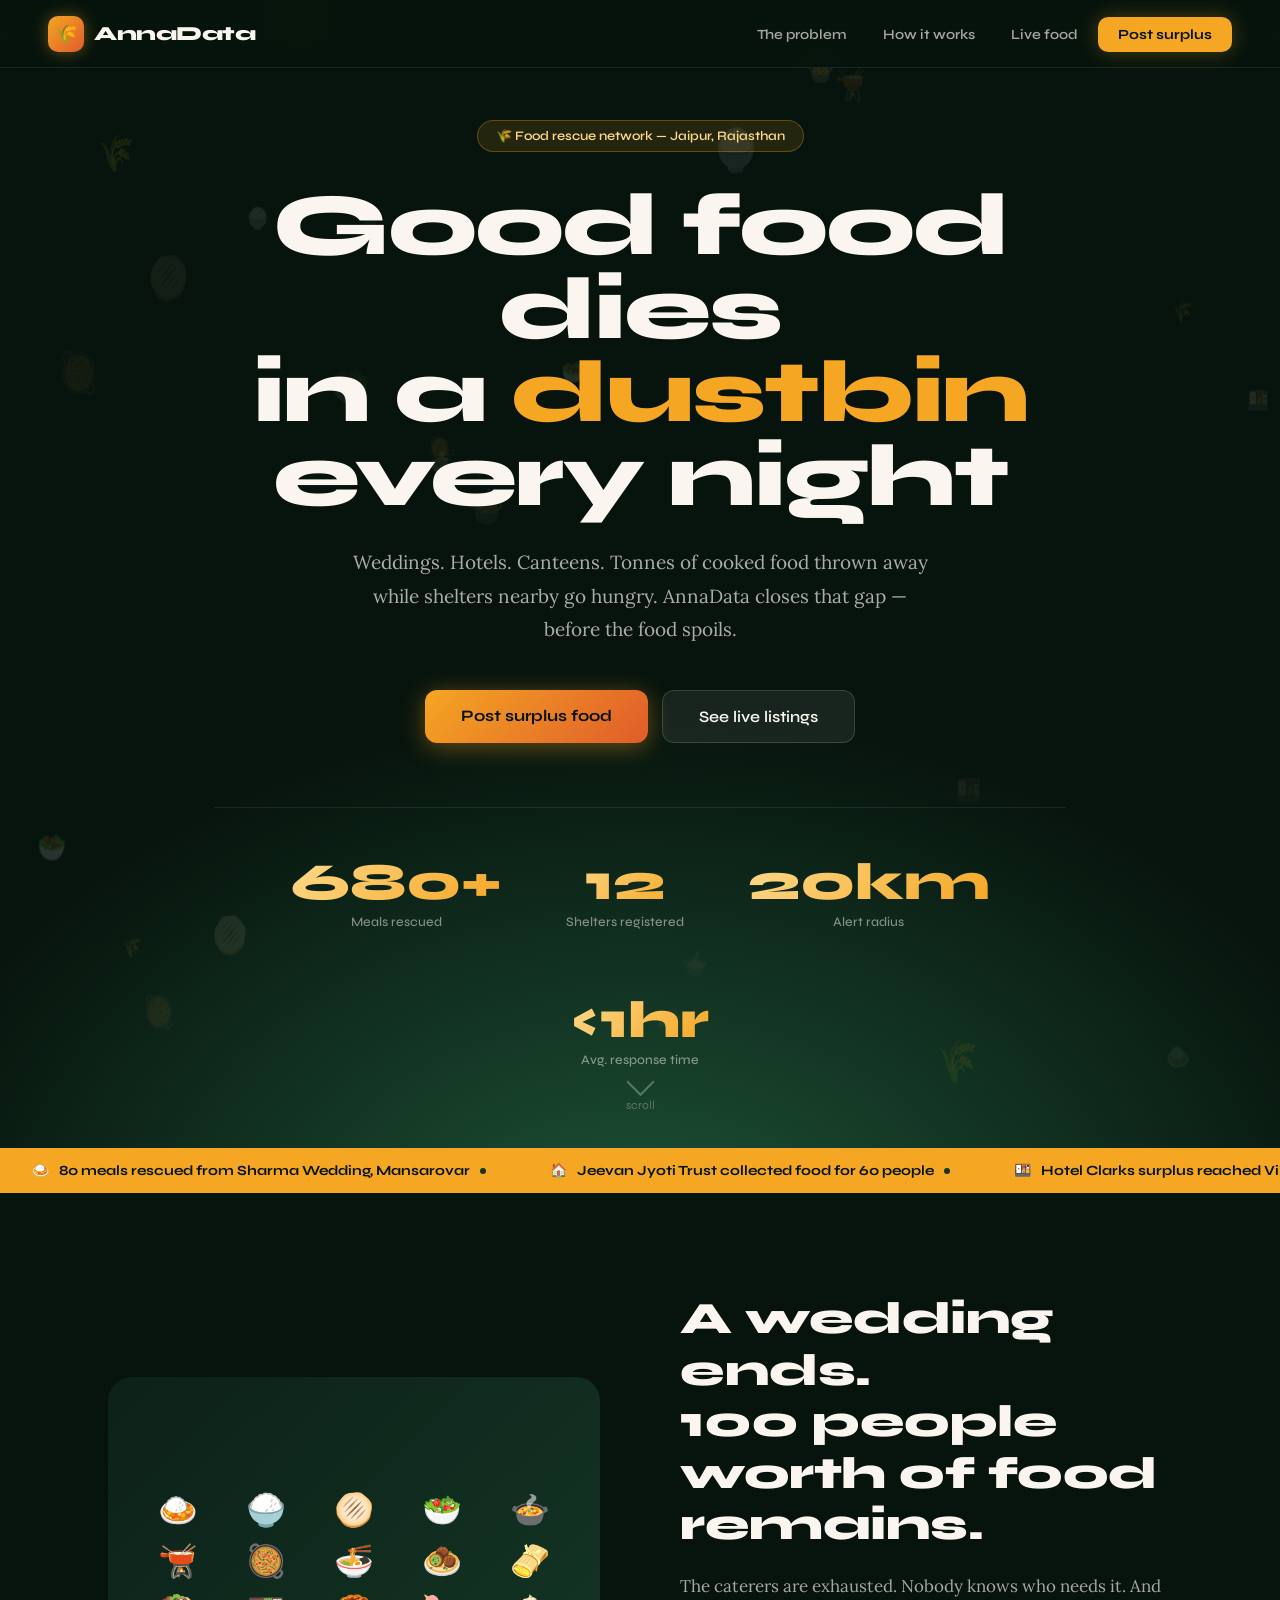
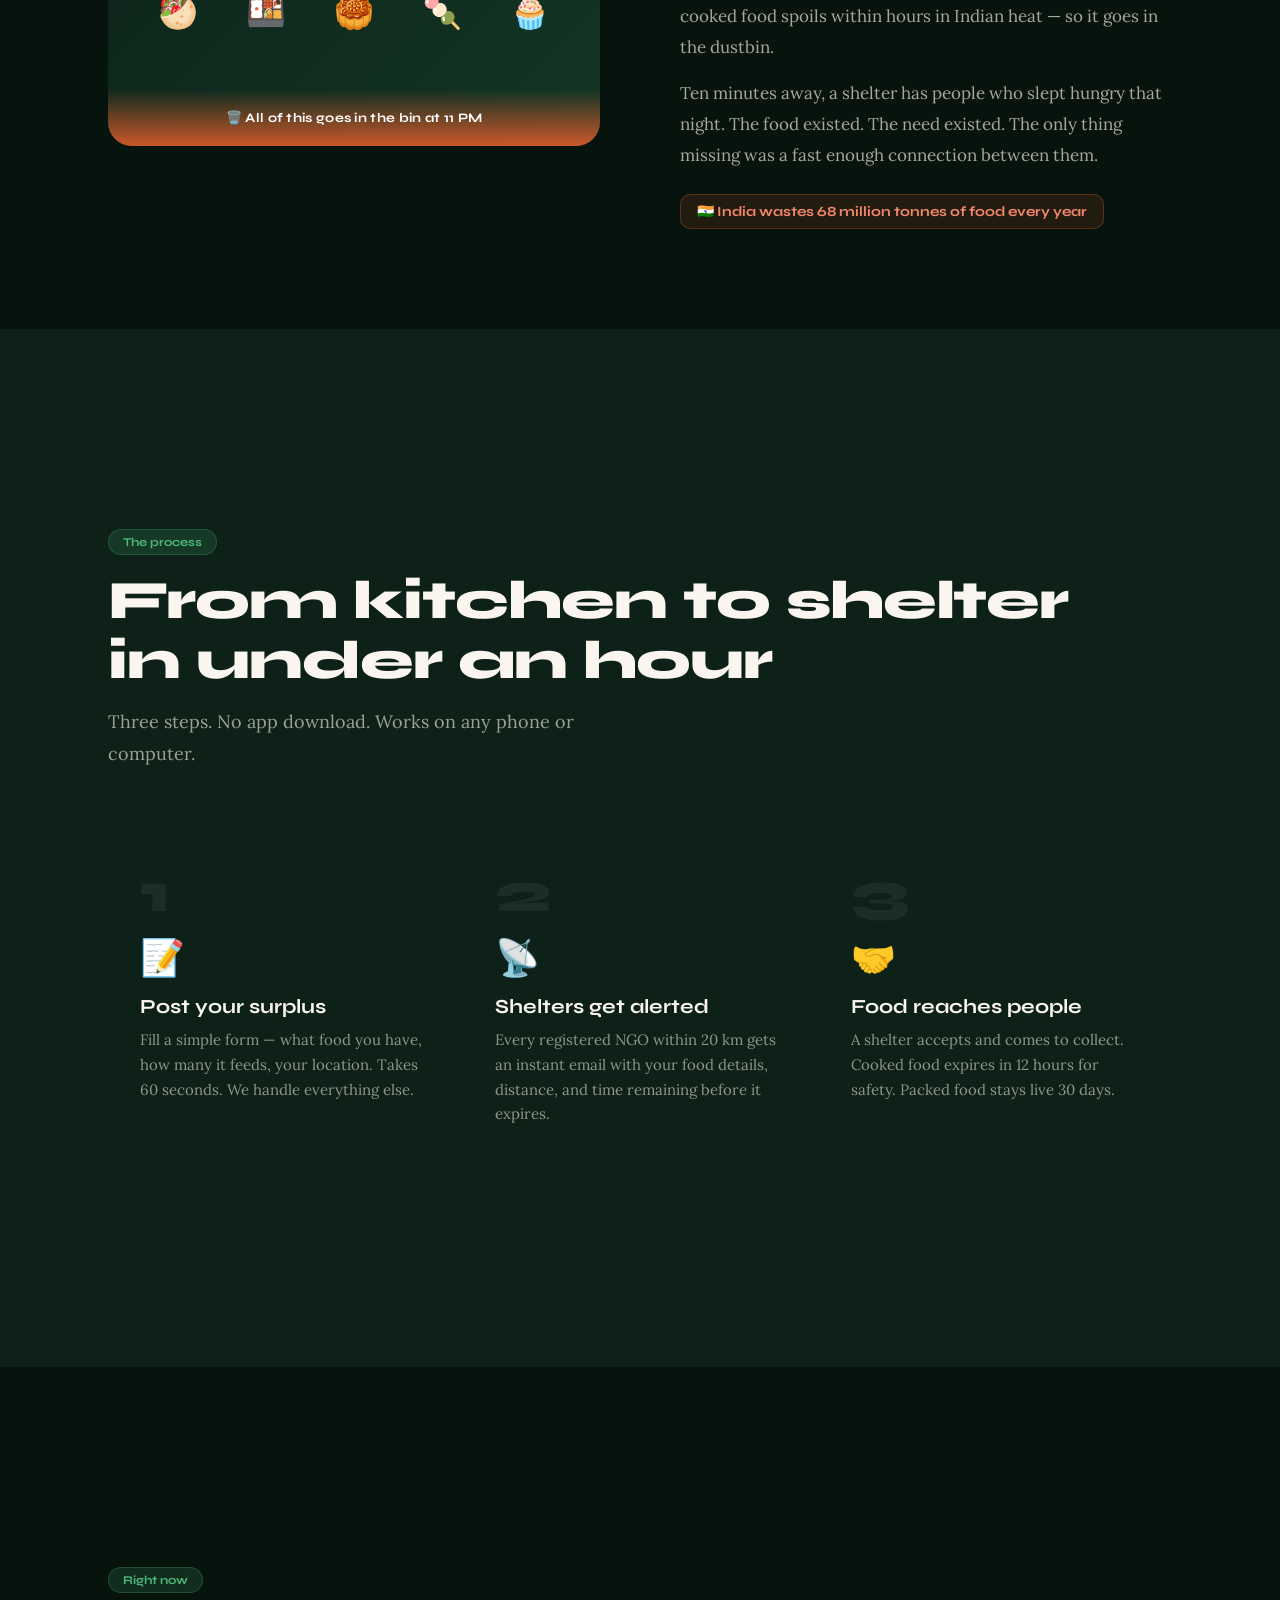
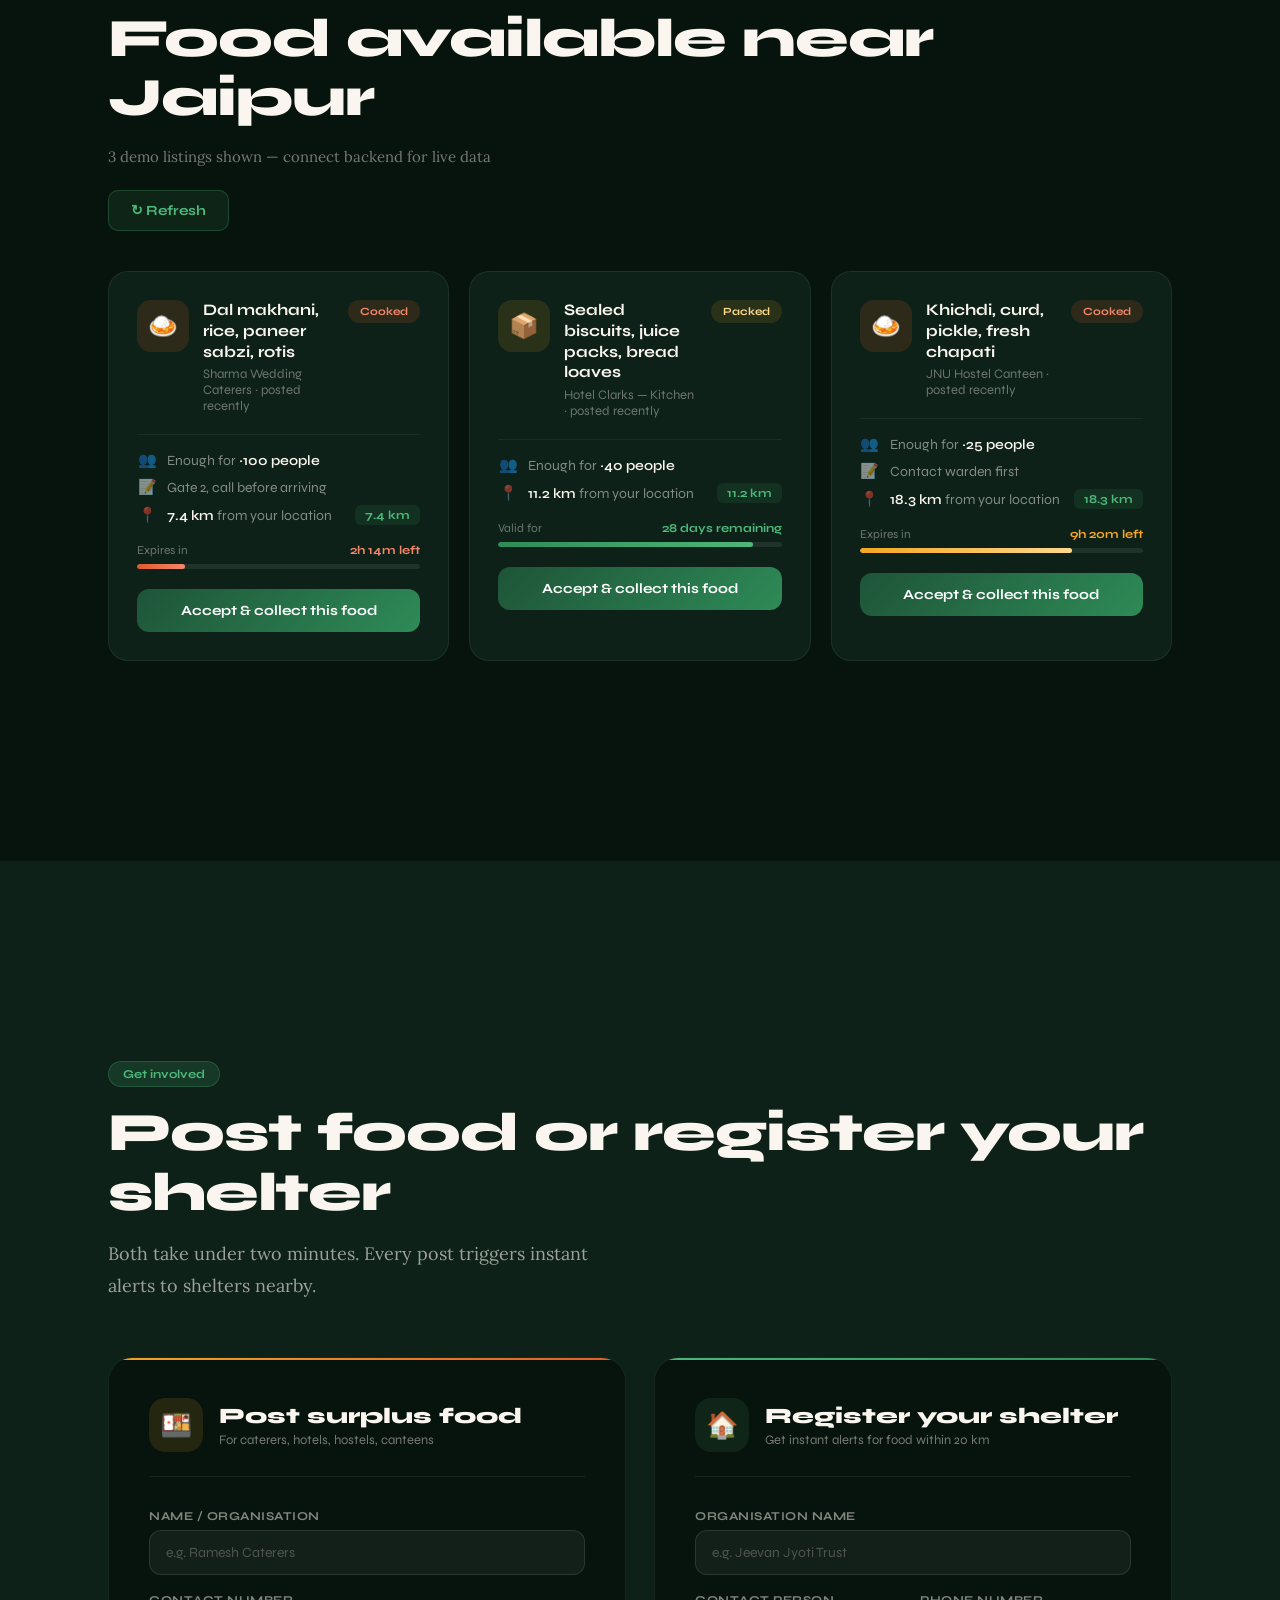
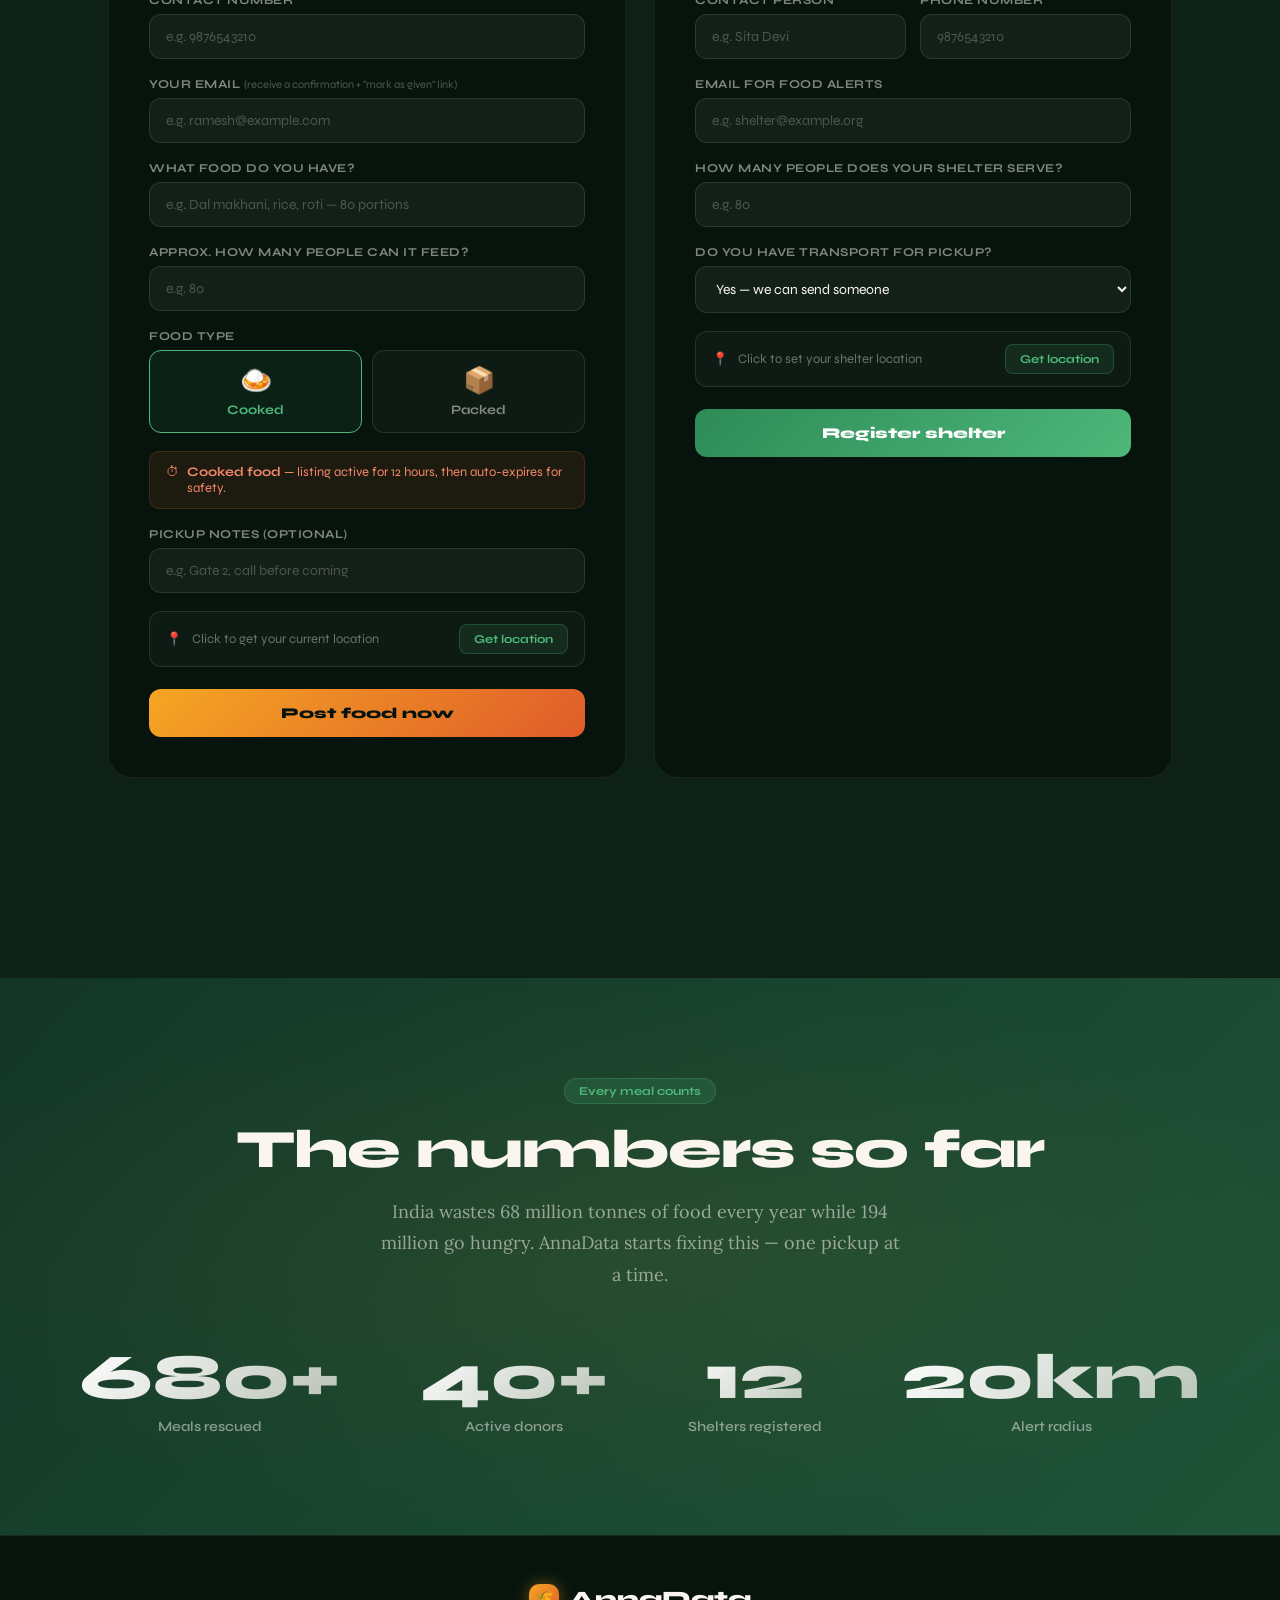
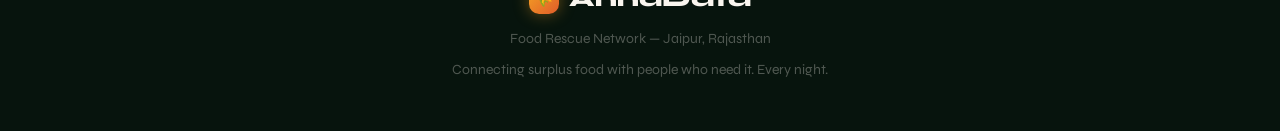
==== commit bf3674a3: "Add files via upload" ====
--- a/index.html
+++ b/index.html
@@ -2,1451 +2,1272 @@
 <html lang="en">
 <head>
 <meta charset="UTF-8"/>
-<meta name="viewport" content="width=device-width, initial-scale=1"/>
-<title>AnnaData — Food Rescue Network</title>
-<link href="https://fonts.googleapis.com/css2?family=Fraunces:ital,wght@0,400;0,600;0,700;1,400&family=Inter:wght@400;500;600&display=swap" rel="stylesheet"/>
+<meta name="viewport" content="width=device-width,initial-scale=1"/>
+<title>AnnaData — Feed Someone Tonight</title>
+<link href="https://fonts.googleapis.com/css2?family=Syne:wght@400;600;700;800&family=Lora:ital,wght@0,400;0,500;1,400&display=swap" rel="stylesheet"/>
 <style>
-/* ═══════════════════════════════════════
-   RESET & BASE
-═══════════════════════════════════════ */
-*, *::before, *::after { box-sizing: border-box; margin: 0; padding: 0; }
-
+/* ═══════════════════════════════
+   TOKENS
+═══════════════════════════════ */
 :root {
-  --forest:   #1C3D2E;
-  --leaf:     #2E7D52;
-  --mint:     #4CAF80;
-  --pale:     #EAF4EE;
-  --sand:     #F7F3EC;
-  --white:    #FFFFFF;
-  --ink:      #12201A;
-  --muted:    #526B5C;
-  --border:   #D4E4DA;
-  --amber:    #D4870F;
-  --amber-bg: #FEF4E0;
-  --red:      #C0441C;
-  --red-bg:   #FDF0EA;
-  --shadow:   0 2px 16px rgba(28,61,46,0.10);
-  --shadow-lg:0 8px 40px rgba(28,61,46,0.14);
-}
-
-html { scroll-behavior: smooth; }
-
-body {
-  font-family: 'Inter', sans-serif;
-  font-size: 16px;
-  line-height: 1.65;
-  color: var(--ink);
-  background: var(--white);
-}
-
-h1, h2, h3, h4 {
-  font-family: 'Fraunces', serif;
-  font-weight: 600;
-  line-height: 1.2;
-}
-
-a { color: var(--mint); text-decoration: none; }
-a:hover { text-decoration: underline; }
-img { max-width: 100%; display: block; }
-
-/* ═══════════════════════════════════════
+  --night:   #07140D;
+  --deep:    #0D2118;
+  --forest:  #133626;
+  --canopy:  #1E5438;
+  --leaf:    #2E8B57;
+  --spring:  #4DB87A;
+  --mist:    #A8D5B5;
+  --gold:    #F5A623;
+  --gold-lt: #FDD98A;
+  --ember:   #E05C2A;
+  --cream:   #FAF6EF;
+  --paper:   #FFFFFF;
+  --ink:     #0D1F14;
+  --dim:     #5A7A65;
+  --line:    rgba(255,255,255,0.08);
+  --r:       16px;
+}
+
+*,*::before,*::after{box-sizing:border-box;margin:0;padding:0}
+html{scroll-behavior:smooth;font-size:16px}
+body{font-family:'Syne',sans-serif;background:var(--night);color:var(--cream);overflow-x:hidden}
+h1,h2,h3{font-family:'Syne',sans-serif;font-weight:800;line-height:1.1}
+p,li,label,input,select,textarea,button{font-family:'Syne',sans-serif}
+a{color:var(--spring);text-decoration:none}
+img{display:block;max-width:100%}
+
+/* ═══════════════════════════════
+   SCROLLBAR
+═══════════════════════════════ */
+::-webkit-scrollbar{width:6px}
+::-webkit-scrollbar-track{background:var(--deep)}
+::-webkit-scrollbar-thumb{background:var(--canopy);border-radius:3px}
+
+/* ═══════════════════════════════
    NAV
-═══════════════════════════════════════ */
-nav {
-  position: sticky;
-  top: 0;
-  z-index: 100;
-  background: var(--forest);
-  padding: 0 40px;
-  display: flex;
-  align-items: center;
-  justify-content: space-between;
-  height: 64px;
-  box-shadow: 0 2px 12px rgba(0,0,0,0.15);
-}
-
-.nav-logo {
-  font-family: 'Fraunces', serif;
-  font-size: 22px;
-  color: var(--white);
-  display: flex;
-  align-items: center;
-  gap: 10px;
-  text-decoration: none;
-}
-.nav-logo span { color: #74C69D; }
-.nav-logo-icon {
-  width: 34px; height: 34px;
-  background: var(--mint);
-  border-radius: 8px;
-  display: grid;
-  place-items: center;
-  font-size: 17px;
-}
-
-.nav-links {
-  display: flex;
-  align-items: center;
-  gap: 8px;
-  list-style: none;
-}
-
-.nav-links a {
-  color: rgba(255,255,255,0.75);
-  font-size: 14px;
-  font-weight: 500;
-  padding: 8px 14px;
-  border-radius: 8px;
-  transition: all 0.18s;
-  text-decoration: none;
-}
-.nav-links a:hover { color: white; background: rgba(255,255,255,0.1); }
-
-.nav-cta {
-  background: var(--mint) !important;
-  color: white !important;
-  font-weight: 600 !important;
-  padding: 9px 18px !important;
-}
-.nav-cta:hover { background: #3d9e6a !important; }
-
-/* ═══════════════════════════════════════
-   HERO
-═══════════════════════════════════════ */
-.hero {
-  background: var(--forest);
-  padding: 90px 40px 80px;
-  text-align: center;
-  position: relative;
-  overflow: hidden;
-}
-
-.hero::before {
-  content: '';
-  position: absolute;
-  inset: 0;
-  background: radial-gradient(ellipse 70% 60% at 50% 100%, rgba(76,175,128,0.18) 0%, transparent 70%);
-  pointer-events: none;
-}
-
-.hero-eyebrow {
-  display: inline-block;
-  background: rgba(76,175,128,0.2);
-  color: #74C69D;
-  font-size: 13px;
-  font-weight: 600;
-  letter-spacing: 0.5px;
-  padding: 6px 16px;
-  border-radius: 20px;
-  margin-bottom: 24px;
-  border: 1px solid rgba(76,175,128,0.3);
-}
-
-.hero h1 {
-  font-size: clamp(38px, 6vw, 68px);
-  color: var(--white);
-  max-width: 820px;
-  margin: 0 auto 24px;
-  font-weight: 700;
-}
-
-.hero h1 em {
-  font-style: italic;
-  color: #74C69D;
-}
-
-.hero-sub {
-  font-size: 18px;
-  color: rgba(255,255,255,0.7);
-  max-width: 560px;
-  margin: 0 auto 40px;
-  line-height: 1.7;
-}
-
-.hero-actions {
-  display: flex;
-  gap: 14px;
-  justify-content: center;
-  flex-wrap: wrap;
-}
-
-.btn-hero-primary {
-  background: var(--mint);
-  color: white;
-  font-family: 'Inter', sans-serif;
-  font-size: 16px;
-  font-weight: 600;
-  padding: 15px 32px;
-  border-radius: 10px;
-  border: none;
-  cursor: pointer;
-  transition: all 0.2s;
-  text-decoration: none;
-  display: inline-block;
-}
-.btn-hero-primary:hover {
-  background: #3d9e6a;
-  transform: translateY(-2px);
-  box-shadow: 0 6px 20px rgba(76,175,128,0.4);
-  text-decoration: none;
-  color: white;
-}
-
-.btn-hero-secondary {
-  background: rgba(255,255,255,0.1);
-  color: white;
-  font-family: 'Inter', sans-serif;
-  font-size: 16px;
-  font-weight: 500;
-  padding: 15px 32px;
-  border-radius: 10px;
-  border: 1px solid rgba(255,255,255,0.2);
-  cursor: pointer;
-  transition: all 0.2s;
-  text-decoration: none;
-  display: inline-block;
-}
-.btn-hero-secondary:hover {
-  background: rgba(255,255,255,0.18);
-  text-decoration: none;
-  color: white;
-}
-
-.hero-stats {
-  display: flex;
-  justify-content: center;
-  gap: 60px;
-  margin-top: 64px;
-  padding-top: 40px;
-  border-top: 1px solid rgba(255,255,255,0.1);
-  flex-wrap: wrap;
-}
-
-.hero-stat-num {
-  font-family: 'Fraunces', serif;
-  font-size: 42px;
-  font-weight: 700;
-  color: white;
-  line-height: 1;
-}
-
-.hero-stat-label {
-  font-size: 13px;
-  color: rgba(255,255,255,0.55);
-  margin-top: 6px;
-}
-
-/* ═══════════════════════════════════════
-   PROBLEM STRIP
-═══════════════════════════════════════ */
-.problem-strip {
-  background: var(--red-bg);
-  border-top: 3px solid var(--red);
-  padding: 28px 40px;
-  text-align: center;
-}
-
-.problem-strip p {
-  font-size: 17px;
-  color: var(--ink);
-  max-width: 700px;
-  margin: 0 auto;
-}
-
-.problem-strip strong { color: var(--red); }
-
-/* ═══════════════════════════════════════
-   SECTION WRAPPER
-═══════════════════════════════════════ */
-.section {
-  padding: 80px 40px;
-  max-width: 1100px;
-  margin: 0 auto;
-}
-
-.section-label {
-  font-size: 12px;
-  font-weight: 600;
-  color: var(--mint);
-  letter-spacing: 1px;
-  text-transform: uppercase;
-  margin-bottom: 12px;
-}
-
-.section-title {
-  font-size: clamp(28px, 4vw, 42px);
-  color: var(--forest);
-  margin-bottom: 16px;
-}
-
-.section-sub {
-  font-size: 17px;
-  color: var(--muted);
-  max-width: 540px;
-  line-height: 1.7;
-}
-
-/* ═══════════════════════════════════════
+═══════════════════════════════ */
+nav{
+  position:fixed;top:0;left:0;right:0;z-index:200;
+  padding:0 48px;height:68px;
+  display:flex;align-items:center;justify-content:space-between;
+  background:rgba(7,20,13,0.85);
+  backdrop-filter:blur(16px);
+  border-bottom:1px solid var(--line);
+  transition:background 0.3s;
+}
+.nav-logo{
+  display:flex;align-items:center;gap:10px;
+  font-size:20px;font-weight:800;color:var(--cream);
+  letter-spacing:-0.5px;
+}
+.nav-logo-mark{
+  width:36px;height:36px;border-radius:10px;
+  background:linear-gradient(135deg,var(--gold),var(--ember));
+  display:grid;place-items:center;font-size:18px;
+  box-shadow:0 0 16px rgba(245,166,35,0.4);
+}
+.nav-links{display:flex;gap:4px;list-style:none;align-items:center}
+.nav-links a{
+  color:rgba(250,246,239,0.65);font-size:14px;font-weight:600;
+  padding:8px 16px;border-radius:8px;transition:all 0.18s;
+}
+.nav-links a:hover{color:var(--cream);background:rgba(255,255,255,0.07)}
+.nav-cta{
+  background:var(--gold)!important;color:var(--night)!important;
+  font-weight:700!important;border-radius:10px!important;
+  padding:9px 20px!important;
+  box-shadow:0 0 20px rgba(245,166,35,0.3);
+}
+.nav-cta:hover{transform:translateY(-1px);box-shadow:0 4px 24px rgba(245,166,35,0.45)!important}
+
+/* ═══════════════════════════════
+   CANVAS HERO
+═══════════════════════════════ */
+#hero{
+  position:relative;min-height:100vh;
+  display:flex;align-items:center;justify-content:center;
+  overflow:hidden;
+  background:radial-gradient(ellipse 100% 80% at 50% 110%, var(--canopy) 0%, var(--night) 60%);
+}
+#particle-canvas{
+  position:absolute;inset:0;width:100%;height:100%;
+  pointer-events:none;
+}
+.hero-inner{
+  position:relative;z-index:2;
+  text-align:center;padding:120px 24px 80px;
+  max-width:900px;margin:0 auto;
+}
+.hero-pill{
+  display:inline-flex;align-items:center;gap:8px;
+  background:rgba(245,166,35,0.12);
+  border:1px solid rgba(245,166,35,0.3);
+  color:var(--gold-lt);font-size:13px;font-weight:600;
+  padding:7px 18px;border-radius:99px;margin-bottom:32px;
+  animation:pillIn 0.8s 0.2s both;
+}
+@keyframes pillIn{from{opacity:0;transform:translateY(10px)}to{opacity:1;transform:translateY(0)}}
+
+.hero-h1{
+  font-size:clamp(44px,7vw,88px);
+  font-weight:800;color:var(--cream);
+  letter-spacing:-2px;line-height:0.95;
+  margin-bottom:28px;
+  animation:h1In 0.9s 0.35s both;
+}
+@keyframes h1In{from{opacity:0;transform:translateY(24px)}to{opacity:1;transform:translateY(0)}}
+
+.hero-h1 .gold{
+  color:var(--gold);
+  display:inline-block;
+  animation:glow 3s ease-in-out infinite;
+}
+@keyframes glow{
+  0%,100%{text-shadow:0 0 20px rgba(245,166,35,0.3)}
+  50%{text-shadow:0 0 50px rgba(245,166,35,0.7),0 0 80px rgba(245,166,35,0.3)}
+}
+
+.hero-sub{
+  font-family:'Lora',serif;font-size:19px;font-weight:400;
+  color:rgba(250,246,239,0.68);line-height:1.75;
+  max-width:580px;margin:0 auto 44px;
+  animation:subIn 0.9s 0.5s both;
+}
+@keyframes subIn{from{opacity:0;transform:translateY(16px)}to{opacity:1;transform:translateY(0)}}
+
+.hero-btns{
+  display:flex;gap:14px;justify-content:center;flex-wrap:wrap;
+  animation:btnsIn 0.9s 0.65s both;
+}
+@keyframes btnsIn{from{opacity:0;transform:translateY(12px)}to{opacity:1;transform:translateY(0)}}
+
+.btn-gold{
+  background:linear-gradient(135deg,var(--gold),var(--ember));
+  color:var(--night);font-size:16px;font-weight:700;
+  padding:16px 36px;border-radius:12px;border:none;cursor:pointer;
+  box-shadow:0 4px 24px rgba(245,166,35,0.4);
+  transition:all 0.2s;display:inline-block;
+}
+.btn-gold:hover{transform:translateY(-3px);box-shadow:0 8px 32px rgba(245,166,35,0.55);color:var(--night);text-decoration:none}
+
+.btn-ghost{
+  background:rgba(255,255,255,0.07);color:var(--cream);
+  font-size:16px;font-weight:600;
+  padding:16px 36px;border-radius:12px;
+  border:1px solid rgba(255,255,255,0.15);cursor:pointer;
+  transition:all 0.2s;display:inline-block;
+  backdrop-filter:blur(8px);
+}
+.btn-ghost:hover{background:rgba(255,255,255,0.13);color:var(--cream);text-decoration:none}
+
+/* Live counter */
+.hero-counter{
+  margin-top:64px;
+  display:flex;justify-content:center;gap:64px;
+  padding-top:48px;border-top:1px solid var(--line);
+  flex-wrap:wrap;
+  animation:btnsIn 0.9s 0.8s both;
+}
+.counter-block{text-align:center}
+.counter-num{
+  font-size:52px;font-weight:800;
+  background:linear-gradient(135deg,var(--gold-lt),var(--gold));
+  -webkit-background-clip:text;-webkit-text-fill-color:transparent;
+  line-height:1;
+}
+.counter-label{font-size:13px;color:rgba(250,246,239,0.5);margin-top:6px;font-weight:500}
+
+/* Scroll hint */
+.scroll-hint{
+  position:absolute;bottom:36px;left:50%;transform:translateX(-50%);
+  display:flex;flex-direction:column;align-items:center;gap:6px;
+  color:rgba(250,246,239,0.3);font-size:12px;
+  animation:bounce 2s ease-in-out infinite;
+}
+@keyframes bounce{0%,100%{transform:translateX(-50%) translateY(0)}50%{transform:translateX(-50%) translateY(6px)}}
+.scroll-arrow{width:20px;height:20px;border-right:2px solid currentColor;border-bottom:2px solid currentColor;transform:rotate(45deg)}
+
+/* ═══════════════════════════════
+   TICKER STRIP
+═══════════════════════════════ */
+.ticker-wrap{
+  background:var(--gold);
+  overflow:hidden;padding:14px 0;
+  position:relative;
+}
+.ticker-track{
+  display:flex;white-space:nowrap;
+  animation:ticker 30s linear infinite;
+}
+.ticker-track:hover{animation-play-state:paused}
+@keyframes ticker{from{transform:translateX(0)}to{transform:translateX(-50%)}}
+.ticker-item{
+  font-size:14px;font-weight:700;color:var(--night);
+  padding:0 32px;display:flex;align-items:center;gap:10px;
+  flex-shrink:0;
+}
+.ticker-dot{width:6px;height:6px;background:var(--forest);border-radius:50%;flex-shrink:0}
+
+/* ═══════════════════════════════
+   SECTION BASE
+═══════════════════════════════ */
+.sec{padding:100px 48px;max-width:1160px;margin:0 auto}
+.sec-bg-dark{background:var(--deep);padding:100px 0}
+.sec-bg-dark .sec{margin:0 auto}
+.sec-bg-mid{background:var(--forest);padding:100px 0}
+.sec-bg-mid .sec{margin:0 auto}
+
+.reveal{opacity:0;transform:translateY(32px);transition:opacity 0.7s ease,transform 0.7s ease}
+.reveal.visible{opacity:1;transform:translateY(0)}
+
+.tag{
+  display:inline-block;
+  background:rgba(77,184,122,0.15);
+  color:var(--spring);border:1px solid rgba(77,184,122,0.25);
+  font-size:12px;font-weight:700;
+  padding:5px 14px;border-radius:99px;margin-bottom:16px;
+}
+.sh2{font-size:clamp(32px,4.5vw,54px);color:var(--cream);letter-spacing:-1px;margin-bottom:16px}
+.sp{font-family:'Lora',serif;font-size:18px;color:rgba(250,246,239,0.6);line-height:1.75;max-width:520px}
+
+/* ═══════════════════════════════
+   PROBLEM SECTION
+═══════════════════════════════ */
+#problem{background:var(--night);padding:0}
+.problem-inner{
+  max-width:1160px;margin:0 auto;padding:100px 48px;
+  display:grid;grid-template-columns:1fr 1fr;gap:80px;align-items:center;
+}
+.problem-visual{
+  position:relative;border-radius:24px;overflow:hidden;
+  aspect-ratio:4/3;
+  background:linear-gradient(135deg,var(--deep),var(--forest));
+  display:flex;flex-direction:column;align-items:center;justify-content:center;
+  gap:0;
+}
+.food-emoji-grid{
+  display:grid;grid-template-columns:repeat(5,1fr);gap:12px;
+  padding:32px;width:100%;
+}
+.food-emoji-grid span{
+  font-size:32px;text-align:center;
+  animation:emojiFloat 3s ease-in-out infinite;
+  display:block;
+}
+.food-emoji-grid span:nth-child(2){animation-delay:0.3s}
+.food-emoji-grid span:nth-child(3){animation-delay:0.6s}
+.food-emoji-grid span:nth-child(4){animation-delay:0.9s}
+.food-emoji-grid span:nth-child(5){animation-delay:1.2s}
+.food-emoji-grid span:nth-child(6){animation-delay:0.5s}
+.food-emoji-grid span:nth-child(7){animation-delay:0.8s}
+.food-emoji-grid span:nth-child(8){animation-delay:1.1s}
+.food-emoji-grid span:nth-child(9){animation-delay:1.4s}
+.food-emoji-grid span:nth-child(10){animation-delay:0.2s}
+@keyframes emojiFloat{0%,100%{transform:translateY(0)}50%{transform:translateY(-8px)}}
+
+.trash-overlay{
+  position:absolute;bottom:0;left:0;right:0;
+  background:linear-gradient(to top,rgba(224,92,42,0.9),transparent);
+  padding:20px;text-align:center;font-size:13px;font-weight:700;
+  color:white;letter-spacing:0.3px;
+}
+
+.problem-text h2{font-size:clamp(28px,3.5vw,46px);color:var(--cream);letter-spacing:-0.5px;line-height:1.15;margin-bottom:20px}
+.problem-text p{font-family:'Lora',serif;font-size:17px;color:rgba(250,246,239,0.65);line-height:1.8;margin-bottom:16px}
+.problem-text .stat-inline{
+  display:inline-flex;align-items:center;gap:10px;
+  background:rgba(224,92,42,0.12);border:1px solid rgba(224,92,42,0.3);
+  color:#F4876A;padding:8px 16px;border-radius:10px;
+  font-size:14px;font-weight:700;margin-top:8px;
+}
+
+/* ═══════════════════════════════
    HOW IT WORKS
-═══════════════════════════════════════ */
-#how { background: var(--sand); padding: 80px 0; }
-#how .section { max-width: 1100px; margin: 0 auto; padding: 0 40px; }
-
-.steps-grid {
-  display: grid;
-  grid-template-columns: repeat(3, 1fr);
-  gap: 32px;
-  margin-top: 48px;
-}
-
-.step-card {
-  background: var(--white);
-  border-radius: 16px;
-  padding: 32px;
-  border: 1px solid var(--border);
-  position: relative;
-}
-
-.step-num {
-  width: 48px; height: 48px;
-  background: var(--forest);
-  color: white;
-  border-radius: 12px;
-  display: grid;
-  place-items: center;
-  font-family: 'Fraunces', serif;
-  font-size: 22px;
-  font-weight: 700;
-  margin-bottom: 20px;
-}
-
-.step-card h3 {
-  font-size: 20px;
-  color: var(--forest);
-  margin-bottom: 10px;
-}
-
-.step-card p {
-  font-size: 15px;
-  color: var(--muted);
-  line-height: 1.65;
-}
-
-/* ═══════════════════════════════════════
-   LISTINGS SECTION
-═══════════════════════════════════════ */
-#listings { background: var(--white); }
-
-.listings-header {
-  display: flex;
-  align-items: flex-end;
-  justify-content: space-between;
-  margin-bottom: 32px;
-  flex-wrap: wrap;
-  gap: 16px;
-}
-
-.listings-grid {
-  display: grid;
-  grid-template-columns: repeat(auto-fill, minmax(320px, 1fr));
-  gap: 24px;
-}
-
-.listing-card {
-  background: var(--white);
-  border: 1px solid var(--border);
-  border-radius: 16px;
-  padding: 24px;
-  box-shadow: var(--shadow);
-  transition: transform 0.2s, box-shadow 0.2s;
-}
-.listing-card:hover {
-  transform: translateY(-3px);
-  box-shadow: var(--shadow-lg);
-}
-
-.lc-top {
-  display: flex;
-  align-items: flex-start;
-  justify-content: space-between;
-  gap: 12px;
-  margin-bottom: 16px;
-}
-
-.lc-icon {
-  width: 48px; height: 48px;
-  border-radius: 12px;
-  display: grid;
-  place-items: center;
-  font-size: 22px;
-  flex-shrink: 0;
-}
-.lc-icon.cooked { background: var(--red-bg); }
-.lc-icon.packet { background: var(--amber-bg); }
-
-.lc-title { font-size: 16px; font-weight: 600; color: var(--ink); line-height: 1.3; }
-.lc-meta  { font-size: 13px; color: var(--muted); margin-top: 3px; }
-
-.badge {
-  font-size: 11px;
-  font-weight: 600;
-  padding: 4px 12px;
-  border-radius: 20px;
-  white-space: nowrap;
-  flex-shrink: 0;
-}
-.badge.cooked { background: var(--red-bg);   color: var(--red); }
-.badge.packet { background: var(--amber-bg); color: var(--amber); }
-
-.lc-divider { height: 1px; background: var(--border); margin: 14px 0; }
-
-.lc-info { display: flex; flex-direction: column; gap: 8px; }
-
-.lc-row {
-  display: flex;
-  align-items: center;
-  gap: 10px;
-  font-size: 14px;
-  color: var(--muted);
-}
-.lc-row span:first-child { font-size: 16px; width: 22px; flex-shrink: 0; }
-.lc-row strong { color: var(--ink); }
-
-.lc-dist {
-  display: inline-flex;
-  align-items: center;
-  gap: 4px;
-  background: var(--pale);
-  color: var(--leaf);
-  font-size: 12px;
-  font-weight: 600;
-  padding: 3px 10px;
-  border-radius: 6px;
-  margin-left: auto;
-}
-
-.timer-wrap { margin-top: 16px; }
-.timer-top {
-  display: flex;
-  justify-content: space-between;
-  font-size: 12px;
-  margin-bottom: 6px;
-}
-.timer-top span:first-child { color: var(--muted); }
-.timer-urgent { color: var(--red);   font-weight: 700; }
-.timer-mid    { color: var(--amber); font-weight: 700; }
-.timer-ok     { color: var(--mint);  font-weight: 700; }
-
-.progress {
-  height: 6px;
-  background: var(--border);
-  border-radius: 99px;
-  overflow: hidden;
-}
-.progress-bar {
-  height: 100%;
-  border-radius: 99px;
-}
-.progress-bar.urgent { background: var(--red); }
-.progress-bar.mid    { background: var(--amber); }
-.progress-bar.ok     { background: var(--mint); }
-
-.btn-accept {
-  width: 100%;
-  margin-top: 18px;
-  padding: 12px;
-  background: var(--forest);
-  color: white;
-  border: none;
-  border-radius: 10px;
-  font-family: 'Inter', sans-serif;
-  font-size: 14px;
-  font-weight: 600;
-  cursor: pointer;
-  transition: all 0.18s;
-}
-.btn-accept:hover { background: var(--leaf); }
-.btn-accept:disabled { background: var(--mint); cursor: default; }
-
-/* Loading / empty states */
-.state-box {
-  grid-column: 1 / -1;
-  text-align: center;
-  padding: 60px 20px;
-  color: var(--muted);
-}
-.spinner {
-  width: 36px; height: 36px;
-  border: 3px solid var(--border);
-  border-top-color: var(--mint);
-  border-radius: 50%;
-  animation: spin 0.8s linear infinite;
-  margin: 0 auto 16px;
-}
-@keyframes spin { to { transform: rotate(360deg); } }
-
-/* ═══════════════════════════════════════
-   FORMS SECTION (two columns)
-═══════════════════════════════════════ */
-#forms { background: var(--sand); padding: 80px 0; }
-#forms .section { max-width: 1100px; margin: 0 auto; padding: 0 40px; }
-
-.forms-grid {
-  display: grid;
-  grid-template-columns: 1fr 1fr;
-  gap: 40px;
-  margin-top: 48px;
-}
-
-.form-panel {
-  background: var(--white);
-  border-radius: 20px;
-  padding: 36px;
-  border: 1px solid var(--border);
-  box-shadow: var(--shadow);
-}
-
-.form-panel-header {
-  display: flex;
-  align-items: center;
-  gap: 14px;
-  margin-bottom: 28px;
-  padding-bottom: 20px;
-  border-bottom: 1px solid var(--border);
-}
-
-.form-panel-icon {
-  width: 50px; height: 50px;
-  border-radius: 14px;
-  display: grid;
-  place-items: center;
-  font-size: 24px;
-}
-.form-panel-icon.green  { background: var(--pale); }
-.form-panel-icon.amber  { background: var(--amber-bg); }
-
-.form-panel-title { font-size: 22px; color: var(--forest); }
-.form-panel-sub   { font-size: 14px; color: var(--muted); margin-top: 2px; }
-
-.field { margin-bottom: 18px; }
-
-.field label {
-  display: block;
-  font-size: 13px;
-  font-weight: 600;
-  color: var(--ink);
-  margin-bottom: 7px;
-}
-
-.field input,
-.field select,
-.field textarea {
-  width: 100%;
-  padding: 11px 14px;
-  border: 1.5px solid var(--border);
-  border-radius: 10px;
-  font-family: 'Inter', sans-serif;
-  font-size: 14px;
-  color: var(--ink);
-  background: var(--white);
-  outline: none;
-  transition: border-color 0.2s;
-  resize: vertical;
-}
-.field input:focus,
-.field select:focus,
-.field textarea:focus { border-color: var(--mint); }
-
-.field-row { display: grid; grid-template-columns: 1fr 1fr; gap: 14px; }
-
-.food-type-toggle {
-  display: grid;
-  grid-template-columns: 1fr 1fr;
-  gap: 10px;
-  margin-bottom: 18px;
-}
-
-.ftype-btn {
-  padding: 12px;
-  border: 2px solid var(--border);
-  border-radius: 10px;
-  background: var(--white);
-  cursor: pointer;
-  text-align: center;
-  transition: all 0.18s;
-  font-family: 'Inter', sans-serif;
-}
-.ftype-btn.active {
-  border-color: var(--mint);
-  background: var(--pale);
-}
-.ftype-btn .ftype-icon  { font-size: 24px; }
-.ftype-btn .ftype-label { font-size: 13px; font-weight: 600; color: var(--muted); margin-top: 4px; }
-.ftype-btn.active .ftype-label { color: var(--leaf); }
-
-.expiry-info {
-  font-size: 13px;
-  padding: 11px 14px;
-  border-radius: 10px;
-  margin-bottom: 18px;
-  display: flex;
-  gap: 8px;
-  align-items: flex-start;
-}
-.expiry-info.cooked { background: var(--red-bg); color: var(--red); border: 1px solid #f5c5b0; }
-.expiry-info.packet { background: var(--amber-bg); color: var(--amber); border: 1px solid #f5dfa0; }
-
-.loc-row {
-  display: flex;
-  align-items: center;
-  gap: 10px;
-  padding: 11px 14px;
-  border: 1.5px solid var(--border);
-  border-radius: 10px;
-  margin-bottom: 18px;
-  background: var(--sand);
-  font-size: 13px;
-}
-.loc-text { flex: 1; color: var(--muted); }
-.loc-text.got { color: var(--mint); font-weight: 600; }
-.loc-btn {
-  font-family: 'Inter', sans-serif;
-  font-size: 12px;
-  font-weight: 600;
-  color: var(--leaf);
-  background: var(--pale);
-  border: 1px solid var(--mint);
-  border-radius: 7px;
-  padding: 6px 13px;
-  cursor: pointer;
-  flex-shrink: 0;
-  transition: background 0.18s;
-}
-.loc-btn:hover { background: #d4ead9; }
-
-.btn-submit {
-  width: 100%;
-  padding: 14px;
-  background: var(--forest);
-  color: white;
-  border: none;
-  border-radius: 10px;
-  font-family: 'Inter', sans-serif;
-  font-size: 15px;
-  font-weight: 600;
-  cursor: pointer;
-  transition: all 0.2s;
-  margin-top: 4px;
-}
-.btn-submit:hover {
-  background: var(--leaf);
-  transform: translateY(-1px);
-  box-shadow: 0 4px 14px rgba(28,61,46,0.25);
-}
-.btn-submit:disabled { background: var(--mint); cursor: not-allowed; transform: none; }
-
-/* ═══════════════════════════════════════
-   IMPACT SECTION
-═══════════════════════════════════════ */
-#impact {
-  background: var(--forest);
-  padding: 80px 40px;
-  text-align: center;
-}
-
-#impact .section-title { color: white; margin-bottom: 12px; }
-#impact .section-sub   { color: rgba(255,255,255,0.65); margin: 0 auto 56px; }
-
-.impact-grid {
-  display: flex;
-  justify-content: center;
-  gap: 80px;
-  flex-wrap: wrap;
-}
-
-.impact-num {
-  font-family: 'Fraunces', serif;
-  font-size: 56px;
-  font-weight: 700;
-  color: #74C69D;
-  line-height: 1;
-}
-.impact-label {
-  font-size: 15px;
-  color: rgba(255,255,255,0.6);
-  margin-top: 8px;
-}
-
-/* ═══════════════════════════════════════
+═══════════════════════════════ */
+.steps-row{
+  display:grid;grid-template-columns:repeat(3,1fr);gap:2px;
+  margin-top:56px;border-radius:20px;overflow:hidden;
+}
+.step{
+  background:var(--deep);padding:40px 32px;
+  position:relative;overflow:hidden;
+  transition:background 0.3s;
+}
+.step:hover{background:var(--forest)}
+.step::before{
+  content:'';position:absolute;top:0;left:0;right:0;height:3px;
+  background:linear-gradient(90deg,var(--gold),var(--ember));
+  transform:scaleX(0);transform-origin:left;
+  transition:transform 0.4s;
+}
+.step:hover::before{transform:scaleX(1)}
+.step-num{
+  font-size:56px;font-weight:800;
+  color:rgba(250,246,239,0.06);
+  line-height:1;margin-bottom:16px;
+  transition:color 0.3s;
+}
+.step:hover .step-num{color:rgba(245,166,35,0.12)}
+.step-icon{font-size:36px;margin-bottom:16px;display:block}
+.step h3{font-size:20px;color:var(--cream);margin-bottom:10px;font-weight:700}
+.step p{font-size:15px;color:rgba(250,246,239,0.55);line-height:1.65;font-family:'Lora',serif}
+
+/* ═══════════════════════════════
+   LISTINGS
+═══════════════════════════════ */
+#listings{background:var(--night);padding:100px 0}
+#listings .sec{max-width:1160px;margin:0 auto}
+
+.listings-top{
+  display:flex;align-items:flex-end;justify-content:space-between;
+  margin-bottom:40px;flex-wrap:wrap;gap:20px;
+}
+.refresh-btn{
+  background:rgba(77,184,122,0.1);color:var(--spring);
+  border:1px solid rgba(77,184,122,0.25);
+  font-family:'Syne',sans-serif;font-size:14px;font-weight:700;
+  padding:11px 22px;border-radius:10px;cursor:pointer;
+  transition:all 0.2s;display:flex;align-items:center;gap:8px;
+}
+.refresh-btn:hover{background:rgba(77,184,122,0.2);transform:translateY(-1px)}
+
+.cards-grid{
+  display:grid;grid-template-columns:repeat(auto-fill,minmax(340px,1fr));
+  gap:20px;
+}
+
+.lcard{
+  background:var(--deep);border:1px solid rgba(255,255,255,0.07);
+  border-radius:20px;padding:28px;
+  transition:all 0.3s;position:relative;overflow:hidden;
+}
+.lcard::after{
+  content:'';position:absolute;inset:0;
+  background:linear-gradient(135deg,rgba(77,184,122,0.03),transparent);
+  opacity:0;transition:opacity 0.3s;pointer-events:none;
+}
+.lcard:hover{transform:translateY(-4px);border-color:rgba(77,184,122,0.2);box-shadow:0 16px 48px rgba(0,0,0,0.3)}
+.lcard:hover::after{opacity:1}
+
+.lcard-top{display:flex;align-items:flex-start;gap:14px;margin-bottom:20px}
+.lcard-icon{
+  width:52px;height:52px;border-radius:14px;
+  display:grid;place-items:center;font-size:24px;flex-shrink:0;
+}
+.lcard-icon.cooked{background:rgba(224,92,42,0.15)}
+.lcard-icon.packet{background:rgba(245,166,35,0.12)}
+.lcard-title{font-size:16px;font-weight:700;color:var(--cream);line-height:1.3;margin-bottom:4px}
+.lcard-meta{font-size:13px;color:rgba(250,246,239,0.4)}
+
+.lbadge{
+  font-size:11px;font-weight:700;padding:5px 12px;
+  border-radius:99px;flex-shrink:0;
+  margin-left:auto;
+}
+.lbadge.cooked{background:rgba(224,92,42,0.15);color:#F4876A}
+.lbadge.packet{background:rgba(245,166,35,0.12);color:var(--gold-lt)}
+
+.lcard-line{height:1px;background:rgba(255,255,255,0.06);margin:16px 0}
+
+.lcard-info{display:flex;flex-direction:column;gap:9px}
+.lcard-row{display:flex;align-items:center;gap:10px;font-size:14px;color:rgba(250,246,239,0.5)}
+.lcard-row span:first-child{width:20px;text-align:center;font-size:15px;flex-shrink:0}
+.lcard-row strong{color:var(--cream);font-weight:600}
+.dist-pill{
+  display:inline-flex;align-items:center;gap:5px;
+  background:rgba(46,139,87,0.15);color:var(--spring);
+  font-size:12px;font-weight:700;padding:3px 10px;
+  border-radius:6px;margin-left:auto;
+}
+
+.timer-block{margin-top:18px}
+.timer-row{display:flex;justify-content:space-between;font-size:12px;margin-bottom:7px}
+.timer-row span:first-child{color:rgba(250,246,239,0.4)}
+.t-urgent{color:#F4876A;font-weight:700}
+.t-mid{color:var(--gold);font-weight:700}
+.t-ok{color:var(--spring);font-weight:700}
+.ptrack{height:5px;background:rgba(255,255,255,0.08);border-radius:99px;overflow:hidden}
+.pbar{height:100%;border-radius:99px;transition:width 1s}
+.pbar.urgent{background:linear-gradient(90deg,#E05C2A,#F4876A)}
+.pbar.mid{background:linear-gradient(90deg,var(--gold),var(--gold-lt))}
+.pbar.ok{background:linear-gradient(90deg,var(--leaf),var(--spring))}
+
+.btn-accept{
+  width:100%;margin-top:20px;padding:13px;
+  background:linear-gradient(135deg,var(--canopy),var(--leaf));
+  color:white;border:none;border-radius:12px;
+  font-family:'Syne',sans-serif;font-size:14px;font-weight:700;
+  cursor:pointer;transition:all 0.2s;
+  position:relative;overflow:hidden;
+}
+.btn-accept::before{
+  content:'';position:absolute;inset:0;
+  background:linear-gradient(135deg,var(--leaf),var(--spring));
+  opacity:0;transition:opacity 0.2s;
+}
+.btn-accept:hover::before{opacity:1}
+.btn-accept span{position:relative;z-index:1}
+.btn-accept:disabled{background:var(--canopy);cursor:default}
+
+.state-box{
+  grid-column:1/-1;text-align:center;
+  padding:80px 20px;color:rgba(250,246,239,0.3);
+}
+.spinner{
+  width:40px;height:40px;border:3px solid rgba(255,255,255,0.08);
+  border-top-color:var(--spring);border-radius:50%;
+  animation:spin 0.8s linear infinite;margin:0 auto 16px;
+}
+@keyframes spin{to{transform:rotate(360deg)}}
+
+/* ═══════════════════════════════
+   FORMS
+═══════════════════════════════ */
+#forms{background:var(--deep);padding:100px 0}
+#forms .sec{max-width:1160px;margin:0 auto}
+
+.forms-grid{
+  display:grid;grid-template-columns:1fr 1fr;gap:28px;
+  margin-top:56px;
+}
+.fpanel{
+  background:var(--night);border:1px solid rgba(255,255,255,0.07);
+  border-radius:24px;padding:40px;
+  position:relative;overflow:hidden;
+}
+.fpanel::before{
+  content:'';position:absolute;top:0;left:0;right:0;height:2px;
+}
+.fpanel.giver::before{background:linear-gradient(90deg,var(--gold),var(--ember))}
+.fpanel.ngo::before{background:linear-gradient(90deg,var(--spring),var(--leaf))}
+
+.fpanel-head{display:flex;align-items:center;gap:16px;margin-bottom:32px;padding-bottom:24px;border-bottom:1px solid rgba(255,255,255,0.07)}
+.fpanel-ico{
+  width:54px;height:54px;border-radius:16px;
+  display:grid;place-items:center;font-size:26px;flex-shrink:0;
+}
+.fpanel-ico.gold{background:rgba(245,166,35,0.12)}
+.fpanel-ico.green{background:rgba(77,184,122,0.1)}
+.fpanel-title{font-size:22px;font-weight:800;color:var(--cream);line-height:1.2}
+.fpanel-sub{font-size:13px;color:rgba(250,246,239,0.45);margin-top:3px}
+
+.field{margin-bottom:18px}
+.field label{display:block;font-size:12px;font-weight:700;color:rgba(250,246,239,0.5);margin-bottom:7px;text-transform:uppercase;letter-spacing:0.5px}
+.field input,.field select,.field textarea{
+  width:100%;padding:13px 16px;
+  background:rgba(255,255,255,0.05);
+  border:1px solid rgba(255,255,255,0.1);
+  border-radius:12px;font-family:'Syne',sans-serif;
+  font-size:14px;color:var(--cream);outline:none;
+  transition:all 0.2s;resize:vertical;
+}
+.field input::placeholder,.field textarea::placeholder{color:rgba(250,246,239,0.25)}
+.field input:focus,.field select:focus,.field textarea:focus{
+  border-color:var(--spring);
+  background:rgba(77,184,122,0.05);
+  box-shadow:0 0 0 3px rgba(77,184,122,0.1);
+}
+.field select option{background:var(--deep);color:var(--cream)}
+.field-2{display:grid;grid-template-columns:1fr 1fr;gap:14px}
+
+.ftype-row{display:grid;grid-template-columns:1fr 1fr;gap:10px;margin-bottom:18px}
+.ftype{
+  padding:14px;border:1px solid rgba(255,255,255,0.1);
+  border-radius:12px;background:rgba(255,255,255,0.03);
+  cursor:pointer;text-align:center;transition:all 0.2s;
+  font-family:'Syne',sans-serif;
+}
+.ftype.on{border-color:var(--spring);background:rgba(77,184,122,0.08)}
+.ftype-ico{font-size:26px;display:block;margin-bottom:6px}
+.ftype-lbl{font-size:13px;font-weight:700;color:rgba(250,246,239,0.5)}
+.ftype.on .ftype-lbl{color:var(--spring)}
+
+.expiry-box{
+  padding:12px 16px;border-radius:10px;
+  font-size:13px;margin-bottom:18px;
+  display:flex;gap:8px;align-items:flex-start;
+}
+.expiry-box.c{background:rgba(224,92,42,0.1);color:#F4876A;border:1px solid rgba(224,92,42,0.2)}
+.expiry-box.p{background:rgba(245,166,35,0.1);color:var(--gold-lt);border:1px solid rgba(245,166,35,0.2)}
+
+.loc-bar{
+  display:flex;align-items:center;gap:10px;
+  padding:12px 16px;border:1px solid rgba(255,255,255,0.1);
+  border-radius:12px;background:rgba(255,255,255,0.03);
+  margin-bottom:18px;font-size:13px;
+}
+.loc-txt{flex:1;color:rgba(250,246,239,0.4)}
+.loc-txt.got{color:var(--spring);font-weight:600}
+.loc-btn{
+  font-family:'Syne',sans-serif;font-size:12px;font-weight:700;
+  color:var(--spring);background:rgba(77,184,122,0.1);
+  border:1px solid rgba(77,184,122,0.25);
+  border-radius:8px;padding:7px 14px;cursor:pointer;
+  transition:all 0.18s;flex-shrink:0;
+}
+.loc-btn:hover{background:rgba(77,184,122,0.2)}
+
+.btn-submit{
+  width:100%;padding:15px;
+  background:linear-gradient(135deg,var(--gold),var(--ember));
+  color:var(--night);border:none;border-radius:12px;
+  font-family:'Syne',sans-serif;font-size:15px;font-weight:800;
+  cursor:pointer;transition:all 0.2s;margin-top:4px;
+  position:relative;overflow:hidden;
+}
+.btn-submit::before{
+  content:'';position:absolute;inset:0;
+  background:linear-gradient(135deg,var(--ember),var(--gold));
+  opacity:0;transition:opacity 0.2s;
+}
+.btn-submit:hover::before{opacity:1}
+.btn-submit:hover{transform:translateY(-2px);box-shadow:0 8px 28px rgba(245,166,35,0.35)}
+.btn-submit span{position:relative;z-index:1}
+.btn-submit:disabled{background:var(--canopy);cursor:not-allowed;transform:none;box-shadow:none}
+.btn-submit-green{
+  background:linear-gradient(135deg,var(--leaf),var(--spring));
+  color:white;
+}
+.btn-submit-green::before{background:linear-gradient(135deg,var(--spring),var(--leaf))}
+.btn-submit-green:hover{box-shadow:0 8px 28px rgba(46,139,87,0.35)}
+
+/* ═══════════════════════════════
+   IMPACT
+═══════════════════════════════ */
+#impact{
+  background:linear-gradient(135deg,var(--forest) 0%,var(--canopy) 100%);
+  padding:100px 48px;text-align:center;
+  position:relative;overflow:hidden;
+}
+#impact::before{
+  content:'';position:absolute;inset:0;
+  background:radial-gradient(ellipse 60% 50% at 50% 50%,rgba(245,166,35,0.07),transparent);
+}
+.impact-grid{
+  display:flex;justify-content:center;gap:80px;
+  flex-wrap:wrap;margin-top:56px;
+  position:relative;z-index:1;
+}
+.impact-num{
+  font-size:64px;font-weight:800;
+  background:linear-gradient(135deg,white,rgba(250,246,239,0.7));
+  -webkit-background-clip:text;-webkit-text-fill-color:transparent;
+  line-height:1;margin-bottom:8px;
+}
+.impact-lbl{font-size:14px;color:rgba(250,246,239,0.5);font-weight:600}
+
+/* ═══════════════════════════════
    FOOTER
-═══════════════════════════════════════ */
-footer {
-  background: #0F2419;
-  padding: 40px;
-  text-align: center;
-  color: rgba(255,255,255,0.4);
-  font-size: 14px;
-}
-footer strong { color: rgba(255,255,255,0.7); }
-
-/* ═══════════════════════════════════════
-   TOAST NOTIFICATION
-═══════════════════════════════════════ */
-#toast {
-  position: fixed;
-  bottom: 32px;
-  left: 50%;
-  transform: translateX(-50%) translateY(20px);
-  background: var(--forest);
-  color: white;
-  padding: 14px 28px;
-  border-radius: 12px;
-  font-size: 14px;
-  font-weight: 500;
-  box-shadow: var(--shadow-lg);
-  opacity: 0;
-  pointer-events: none;
-  transition: all 0.3s ease;
-  z-index: 999;
-  white-space: nowrap;
-}
-#toast.show {
-  opacity: 1;
-  transform: translateX(-50%) translateY(0);
-}
-#toast.success { background: var(--leaf); }
-#toast.error   { background: var(--red); }
-
-/* ═══════════════════════════════════════
+═══════════════════════════════ */
+footer{
+  background:var(--night);
+  border-top:1px solid var(--line);
+  padding:48px;text-align:center;
+}
+.footer-logo{
+  font-size:22px;font-weight:800;color:var(--cream);
+  margin-bottom:12px;display:flex;align-items:center;
+  gap:10px;justify-content:center;
+}
+footer p{font-size:14px;color:rgba(250,246,239,0.3);line-height:1.8}
+
+/* ═══════════════════════════════
+   TOAST
+═══════════════════════════════ */
+#toast{
+  position:fixed;bottom:32px;left:50%;
+  transform:translateX(-50%) translateY(20px);
+  padding:14px 28px;border-radius:14px;
+  font-size:14px;font-weight:600;
+  opacity:0;pointer-events:none;
+  transition:all 0.3s cubic-bezier(.34,1.56,.64,1);
+  z-index:999;white-space:nowrap;
+  backdrop-filter:blur(12px);
+}
+#toast.show{opacity:1;transform:translateX(-50%) translateY(0)}
+#toast.ok{background:rgba(46,139,87,0.9);color:white;border:1px solid rgba(77,184,122,0.4);box-shadow:0 8px 32px rgba(0,0,0,0.3)}
+#toast.err{background:rgba(200,50,30,0.9);color:white;border:1px solid rgba(224,92,42,0.4);box-shadow:0 8px 32px rgba(0,0,0,0.3)}
+
+/* ═══════════════════════════════
    MODAL
-═══════════════════════════════════════ */
-.modal-overlay {
-  position: fixed;
-  inset: 0;
-  background: rgba(12,24,18,0.65);
-  backdrop-filter: blur(4px);
-  z-index: 500;
-  display: flex;
-  align-items: center;
-  justify-content: center;
-  padding: 20px;
-  opacity: 0;
-  pointer-events: none;
-  transition: opacity 0.25s;
-}
-.modal-overlay.open { opacity: 1; pointer-events: all; }
-
-.modal-box {
-  background: var(--white);
-  border-radius: 20px;
-  padding: 36px;
-  max-width: 480px;
-  width: 100%;
-  box-shadow: var(--shadow-lg);
-  transform: scale(0.96);
-  transition: transform 0.25s;
-}
-.modal-overlay.open .modal-box { transform: scale(1); }
-
-.modal-top {
-  display: flex;
-  align-items: center;
-  justify-content: space-between;
-  margin-bottom: 24px;
-}
-.modal-title { font-size: 24px; color: var(--forest); }
-.modal-close {
-  width: 34px; height: 34px;
-  border: none;
-  background: var(--sand);
-  border-radius: 8px;
-  cursor: pointer;
-  font-size: 18px;
-  color: var(--muted);
-  display: grid;
-  place-items: center;
-  transition: background 0.18s;
-}
-.modal-close:hover { background: var(--border); }
-
-/* ═══════════════════════════════════════
+═══════════════════════════════ */
+.moverlay{
+  position:fixed;inset:0;background:rgba(7,20,13,0.8);
+  backdrop-filter:blur(8px);z-index:500;
+  display:flex;align-items:center;justify-content:center;padding:20px;
+  opacity:0;pointer-events:none;transition:opacity 0.25s;
+}
+.moverlay.open{opacity:1;pointer-events:all}
+.mbox{
+  background:var(--deep);border:1px solid rgba(255,255,255,0.1);
+  border-radius:24px;padding:40px;
+  max-width:460px;width:100%;
+  box-shadow:0 32px 80px rgba(0,0,0,0.5);
+  transform:scale(0.94) translateY(12px);
+  transition:transform 0.3s cubic-bezier(.34,1.56,.64,1);
+  position:relative;
+}
+.moverlay.open .mbox{transform:scale(1) translateY(0)}
+.mbox::before{
+  content:'';position:absolute;top:0;left:0;right:0;height:2px;
+  background:linear-gradient(90deg,var(--gold),var(--ember));
+  border-radius:2px 2px 0 0;
+}
+.m-top{display:flex;justify-content:space-between;align-items:center;margin-bottom:24px}
+.m-title{font-size:24px;font-weight:800;color:var(--cream)}
+.m-close{
+  width:34px;height:34px;border:none;background:rgba(255,255,255,0.07);
+  border-radius:8px;cursor:pointer;color:rgba(250,246,239,0.5);
+  font-size:18px;display:grid;place-items:center;transition:background 0.18s;
+}
+.m-close:hover{background:rgba(255,255,255,0.12);color:var(--cream)}
+
+/* ═══════════════════════════════
    RESPONSIVE
-═══════════════════════════════════════ */
-@media (max-width: 860px) {
-  nav { padding: 0 20px; }
-  .nav-links { display: none; }
-  .hero { padding: 60px 20px; }
-  .hero-stats { gap: 32px; }
-  .section { padding: 60px 20px; }
-  #how .section, #forms .section { padding: 0 20px; }
-  .steps-grid { grid-template-columns: 1fr; }
-  .forms-grid { grid-template-columns: 1fr; }
-  .listings-header { flex-direction: column; align-items: flex-start; }
-  .impact-grid { gap: 40px; }
-  #impact { padding: 60px 20px; }
-  footer { padding: 30px 20px; }
-}
-
-@media (prefers-reduced-motion: reduce) {
-  *, *::before, *::after { animation-duration: 0.01ms !important; transition-duration: 0.01ms !important; }
+═══════════════════════════════ */
+@media(max-width:900px){
+  nav{padding:0 20px}
+  .nav-links{display:none}
+  #hero .hero-inner{padding:100px 20px 60px}
+  .hero-counter{gap:32px}
+  .sec{padding:60px 20px}
+  .sec-bg-dark .sec,.sec-bg-mid .sec,#forms .sec,#listings .sec{padding:0 20px}
+  .problem-inner{grid-template-columns:1fr;padding:60px 20px}
+  .steps-row{grid-template-columns:1fr}
+  .forms-grid{grid-template-columns:1fr}
+  .impact-grid{gap:40px}
+  #impact{padding:60px 20px}
+  footer{padding:40px 20px}
+}
+@media(prefers-reduced-motion:reduce){
+  *,*::before,*::after{animation-duration:.01ms!important;transition-duration:.01ms!important}
 }
 </style>
 </head>
 <body>
 
-<!-- ═══════════════ NAV ═══════════════ -->
-<nav>
+<!-- NAV -->
+<nav id="topnav">
   <a href="#" class="nav-logo">
-    <div class="nav-logo-icon">🌾</div>
-    Anna<span>Data</span>
+    <div class="nav-logo-mark">🌾</div>
+    AnnaData
   </a>
   <ul class="nav-links">
+    <li><a href="#problem">The problem</a></li>
     <li><a href="#how">How it works</a></li>
-    <li><a href="#listings">Live listings</a></li>
-    <li><a href="#forms">Post food</a></li>
-    <li><a href="#forms" class="nav-cta">Register shelter</a></li>
+    <li><a href="#listings">Live food</a></li>
+    <li><a href="#forms" class="nav-cta">Post surplus</a></li>
   </ul>
 </nav>
 
-<!-- ═══════════════ HERO ═══════════════ -->
-<section class="hero">
-  <div class="hero-eyebrow">Food Rescue Network — Jaipur</div>
-  <h1>Good food shouldn't end up<br><em>in a dustbin</em></h1>
-  <p class="hero-sub">Weddings, hotels, and canteens waste tonnes of cooked food every night. Shelters nearby go hungry. AnnaData connects the two — in minutes, not hours.</p>
-  <div class="hero-actions">
-    <a href="#forms" class="btn-hero-primary">Post surplus food</a>
-    <a href="#listings" class="btn-hero-secondary">See live listings</a>
+<!-- HERO -->
+<section id="hero">
+  <canvas id="particle-canvas"></canvas>
+  <div class="hero-inner">
+    <div class="hero-pill">🌾 Food rescue network — Jaipur, Rajasthan</div>
+    <h1 class="hero-h1">
+      Good food dies<br>in a <span class="gold">dustbin</span><br>every night
+    </h1>
+    <p class="hero-sub">Weddings. Hotels. Canteens. Tonnes of cooked food thrown away while shelters nearby go hungry. AnnaData closes that gap — before the food spoils.</p>
+    <div class="hero-btns">
+      <a href="#forms" class="btn-gold">Post surplus food</a>
+      <a href="#listings" class="btn-ghost">See live listings</a>
+    </div>
+    <div class="hero-counter">
+      <div class="counter-block">
+        <div class="counter-num" id="cnt-meals">0</div>
+        <div class="counter-label">Meals rescued</div>
+      </div>
+      <div class="counter-block">
+        <div class="counter-num" id="cnt-ngos">0</div>
+        <div class="counter-label">Shelters registered</div>
+      </div>
+      <div class="counter-block">
+        <div class="counter-num">20km</div>
+        <div class="counter-label">Alert radius</div>
+      </div>
+      <div class="counter-block">
+        <div class="counter-num">&lt;1hr</div>
+        <div class="counter-label">Avg. response time</div>
+      </div>
+    </div>
   </div>
-  <div class="hero-stats">
-    <div>
-      <div class="hero-stat-num" id="hero-meals">—</div>
-      <div class="hero-stat-label">Meals rescued this month</div>
+  <div class="scroll-hint"><div class="scroll-arrow"></div>scroll</div>
+</section>
+
+<!-- TICKER -->
+<div class="ticker-wrap">
+  <div class="ticker-track" id="ticker">
+    <div class="ticker-item"><span>🍛</span> 80 meals rescued from Sharma Wedding, Mansarovar <div class="ticker-dot"></div></div>
+    <div class="ticker-item"><span>🏠</span> Jeevan Jyoti Trust collected food for 60 people <div class="ticker-dot"></div></div>
+    <div class="ticker-item"><span>🍱</span> Hotel Clarks surplus reached Vikas Nagar shelter <div class="ticker-dot"></div></div>
+    <div class="ticker-item"><span>🌾</span> JNU hostel khichdi fed 25 people tonight <div class="ticker-dot"></div></div>
+    <div class="ticker-item"><span>🍚</span> 120 portions rescued from Raja Park caterer <div class="ticker-dot"></div></div>
+    <div class="ticker-item"><span>📦</span> 40 packed meals from C-Scheme hotel now at shelter <div class="ticker-dot"></div></div>
+    <div class="ticker-item"><span>🍛</span> 80 meals rescued from Sharma Wedding, Mansarovar <div class="ticker-dot"></div></div>
+    <div class="ticker-item"><span>🏠</span> Jeevan Jyoti Trust collected food for 60 people <div class="ticker-dot"></div></div>
+    <div class="ticker-item"><span>🍱</span> Hotel Clarks surplus reached Vikas Nagar shelter <div class="ticker-dot"></div></div>
+    <div class="ticker-item"><span>🌾</span> JNU hostel khichdi fed 25 people tonight <div class="ticker-dot"></div></div>
+    <div class="ticker-item"><span>🍚</span> 120 portions rescued from Raja Park caterer <div class="ticker-dot"></div></div>
+    <div class="ticker-item"><span>📦</span> 40 packed meals from C-Scheme hotel now at shelter <div class="ticker-dot"></div></div>
+  </div>
+</div>
+
+<!-- PROBLEM -->
+<section id="problem">
+  <div class="problem-inner reveal">
+    <div class="problem-visual">
+      <div class="food-emoji-grid">
+        <span>🍛</span><span>🍚</span><span>🫓</span><span>🥗</span><span>🍲</span>
+        <span>🫕</span><span>🥘</span><span>🍜</span><span>🧆</span><span>🫔</span>
+        <span>🥙</span><span>🍱</span><span>🥮</span><span>🍡</span><span>🧁</span>
+      </div>
+      <div class="trash-overlay">🗑️ All of this goes in the bin at 11 PM</div>
     </div>
-    <div>
-      <div class="hero-stat-num" id="hero-ngos">—</div>
-      <div class="hero-stat-label">Shelters registered</div>
-    </div>
-    <div>
-      <div class="hero-stat-num">20 km</div>
-      <div class="hero-stat-label">Alert radius</div>
+    <div class="problem-text">
+      <h2>A wedding ends.<br>100 people worth of food remains.</h2>
+      <p>The caterers are exhausted. Nobody knows who needs it. And cooked food spoils within hours in Indian heat — so it goes in the dustbin.</p>
+      <p>Ten minutes away, a shelter has people who slept hungry that night. The food existed. The need existed. The only thing missing was a fast enough connection between them.</p>
+      <div class="stat-inline">🇮🇳 India wastes 68 million tonnes of food every year</div>
     </div>
   </div>
 </section>
 
-<!-- ═══════════════ PROBLEM STRIP ═══════════════ -->
-<div class="problem-strip">
-  <p>At 11 PM a wedding ends in Jaipur. The caterer has <strong>food for 100 people left over</strong>. Ten minutes away, a shelter has people who slept hungry that night. The food went in the dustbin — because nobody could connect them fast enough.</p>
-</div>
-
-<!-- ═══════════════ HOW IT WORKS ═══════════════ -->
-<div id="how">
-  <div class="section">
-    <div class="section-label">The process</div>
-    <h2 class="section-title">From kitchen to shelter in under an hour</h2>
-    <p class="section-sub">Three steps. No app to download. Works on any phone or computer.</p>
-
-    <div class="steps-grid">
-      <div class="step-card">
+<!-- HOW IT WORKS -->
+<div class="sec-bg-dark">
+  <div class="sec reveal" id="how">
+    <div class="tag">The process</div>
+    <h2 class="sh2">From kitchen to shelter<br>in under an hour</h2>
+    <p class="sp">Three steps. No app download. Works on any phone or computer.</p>
+    <div class="steps-row">
+      <div class="step">
         <div class="step-num">1</div>
+        <span class="step-icon">📝</span>
         <h3>Post your surplus</h3>
-        <p>Caterer, hotel, hostel — fill a simple form. Tell us what food you have, how many it feeds, and where you are. Takes 60 seconds.</p>
+        <p>Fill a simple form — what food you have, how many it feeds, your location. Takes 60 seconds. We handle everything else.</p>
       </div>
-      <div class="step-card">
+      <div class="step">
         <div class="step-num">2</div>
-        <h3>NGOs get alerted instantly</h3>
-        <p>Every registered shelter within 20 km receives an email notification with your location, food details, and how much time is left.</p>
+        <span class="step-icon">📡</span>
+        <h3>Shelters get alerted</h3>
+        <p>Every registered NGO within 20 km gets an instant email with your food details, distance, and time remaining before it expires.</p>
       </div>
-      <div class="step-card">
+      <div class="step">
         <div class="step-num">3</div>
+        <span class="step-icon">🤝</span>
         <h3>Food reaches people</h3>
-        <p>A shelter accepts and comes to collect. Cooked food listings expire after 12 hours for safety. Packed food stays live for 30 days.</p>
+        <p>A shelter accepts and comes to collect. Cooked food expires in 12 hours for safety. Packed food stays live 30 days.</p>
       </div>
     </div>
   </div>
 </div>
 
-<!-- ═══════════════ LIVE LISTINGS ═══════════════ -->
-<section id="listings">
-  <div class="section">
-    <div class="listings-header">
+<!-- LIVE LISTINGS -->
+<div id="listings">
+  <div class="sec">
+    <div class="listings-top reveal">
       <div>
-        <div class="section-label">Right now</div>
-        <h2 class="section-title">Food available near Jaipur</h2>
-        <p class="section-sub" id="listings-sub">Loading active listings…</p>
+        <div class="tag">Right now</div>
+        <h2 class="sh2">Food available near Jaipur</h2>
+        <p class="sp" id="listings-sub" style="color:rgba(250,246,239,0.45);font-size:15px;margin-top:8px">Loading active listings…</p>
       </div>
-      <button onclick="loadListings()" style="font-family:Inter,sans-serif;font-size:14px;font-weight:600;color:var(--leaf);background:var(--pale);border:1px solid var(--mint);border-radius:9px;padding:10px 20px;cursor:pointer;">↻ Refresh</button>
+      <button class="refresh-btn" onclick="loadListings()">↻ Refresh</button>
     </div>
-
-    <div class="listings-grid" id="listings-grid">
-      <div class="state-box">
-        <div class="spinner"></div>
-        <p>Finding food near you…</p>
-      </div>
+    <div class="cards-grid" id="cards-grid">
+      <div class="state-box"><div class="spinner"></div><p>Finding food near you…</p></div>
     </div>
   </div>
-</section>
-
-<!-- ═══════════════ FORMS ═══════════════ -->
+</div>
+
+<!-- FORMS -->
 <div id="forms">
-  <div class="section">
-    <div class="section-label">Get involved</div>
-    <h2 class="section-title">Post food or register your shelter</h2>
-    <p class="section-sub">Both forms take under two minutes.</p>
-
-    <div class="forms-grid">
-
-      <!-- GIVE FOOD FORM -->
-      <div class="form-panel">
-        <div class="form-panel-header">
-          <div class="form-panel-icon green">🍱</div>
+  <div class="sec">
+    <div class="reveal">
+      <div class="tag">Get involved</div>
+      <h2 class="sh2">Post food or register your shelter</h2>
+      <p class="sp">Both take under two minutes. Every post triggers instant alerts to shelters nearby.</p>
+    </div>
+    <div class="forms-grid reveal">
+
+      <!-- GIVE FOOD -->
+      <div class="fpanel giver">
+        <div class="fpanel-head">
+          <div class="fpanel-ico gold">🍱</div>
           <div>
-            <div class="form-panel-title">Post surplus food</div>
-            <div class="form-panel-sub">For caterers, hotels, hostels, canteens</div>
+            <div class="fpanel-title">Post surplus food</div>
+            <div class="fpanel-sub">For caterers, hotels, hostels, canteens</div>
           </div>
         </div>
 
-        <div class="field">
-          <label for="g-name">Your name / organisation</label>
-          <input id="g-name" type="text" placeholder="e.g. Ramesh Caterers"/>
-        </div>
-
-        <div class="field">
-          <label for="g-phone">Contact number</label>
-          <input id="g-phone" type="tel" placeholder="e.g. 9876543210"/>
-        </div>
-
-        <div class="field">
-          <label for="g-desc">What food do you have?</label>
-          <input id="g-desc" type="text" placeholder="e.g. Dal makhani, rice, roti — 80 portions"/>
-        </div>
-
-        <div class="field">
-          <label for="g-qty">Approx. how many people can it feed?</label>
-          <input id="g-qty" type="number" placeholder="e.g. 80" min="1"/>
-        </div>
+        <div class="field"><label>Name / organisation</label><input id="g-name" type="text" placeholder="e.g. Ramesh Caterers"/></div>
+        <div class="field"><label>Contact number</label><input id="g-phone" type="tel" placeholder="e.g. 9876543210"/></div>
+        <div class="field"><label>Your email <span style="font-weight:400;text-transform:none;letter-spacing:0;font-size:11px;color:rgba(250,246,239,0.3)">(receive a confirmation + "mark as given" link)</span></label><input id="g-email" type="email" placeholder="e.g. ramesh@example.com"/></div>
+        <div class="field"><label>What food do you have?</label><input id="g-desc" type="text" placeholder="e.g. Dal makhani, rice, roti — 80 portions"/></div>
+        <div class="field"><label>Approx. how many people can it feed?</label><input id="g-qty" type="number" placeholder="e.g. 80" min="1"/></div>
 
         <div>
-          <label style="display:block;font-size:13px;font-weight:600;color:var(--ink);margin-bottom:7px;">Food type</label>
-          <div class="food-type-toggle">
-            <button class="ftype-btn active" id="ft-cooked" onclick="setFoodType('cooked')">
-              <div class="ftype-icon">🍛</div>
-              <div class="ftype-label">Cooked</div>
-            </button>
-            <button class="ftype-btn" id="ft-packet" onclick="setFoodType('packet')">
-              <div class="ftype-icon">📦</div>
-              <div class="ftype-label">Packed</div>
-            </button>
+          <label style="display:block;font-size:12px;font-weight:700;color:rgba(250,246,239,0.5);margin-bottom:7px;text-transform:uppercase;letter-spacing:.5px">Food type</label>
+          <div class="ftype-row">
+            <button class="ftype on" id="ft-c" onclick="setType('cooked')" type="button"><span class="ftype-ico">🍛</span><span class="ftype-lbl">Cooked</span></button>
+            <button class="ftype" id="ft-p" onclick="setType('packet')" type="button"><span class="ftype-ico">📦</span><span class="ftype-lbl">Packed</span></button>
           </div>
         </div>
 
-        <div class="expiry-info cooked" id="expiry-info">
-          <span>⏱</span>
-          <span><strong>Cooked food</strong> — listing active for 12 hours, then auto-expires for safety.</span>
+        <div class="expiry-box c" id="expiry-hint"><span>⏱</span><span><strong>Cooked food</strong> — listing active for 12 hours, then auto-expires for safety.</span></div>
+
+        <div class="field"><label>Pickup notes (optional)</label><input id="g-notes" type="text" placeholder="e.g. Gate 2, call before coming"/></div>
+
+        <div class="loc-bar">
+          <span>📍</span>
+          <span class="loc-txt" id="g-loc">Click to get your current location</span>
+          <button class="loc-btn" onclick="gLoc()" type="button">Get location</button>
         </div>
-
-        <div class="field">
-          <label for="g-notes">Pickup notes (optional)</label>
-          <input id="g-notes" type="text" placeholder="e.g. Gate 2, call before coming"/>
-        </div>
-
-        <div class="loc-row">
-          <span>📍</span>
-          <span class="loc-text" id="g-loc-text">Click to get your current location</span>
-          <button class="loc-btn" onclick="getGiverLocation()">Get location</button>
-        </div>
-        <input type="hidden" id="g-lat"/>
-        <input type="hidden" id="g-lng"/>
-
-        <button class="btn-submit" id="btn-give" onclick="submitFood()">Post food now</button>
+        <input type="hidden" id="g-lat"/><input type="hidden" id="g-lng"/>
+
+        <button class="btn-submit" id="btn-give" onclick="submitFood()" type="button"><span>Post food now</span></button>
       </div>
 
-      <!-- NGO REGISTER FORM -->
-      <div class="form-panel">
-        <div class="form-panel-header">
-          <div class="form-panel-icon amber">🏠</div>
+      <!-- REGISTER NGO -->
+      <div class="fpanel ngo">
+        <div class="fpanel-head">
+          <div class="fpanel-ico green">🏠</div>
           <div>
-            <div class="form-panel-title">Register your shelter</div>
-            <div class="form-panel-sub">Get instant alerts for food within 20 km</div>
+            <div class="fpanel-title">Register your shelter</div>
+            <div class="fpanel-sub">Get instant alerts for food within 20 km</div>
           </div>
         </div>
 
+        <div class="field"><label>Organisation name</label><input id="n-org" type="text" placeholder="e.g. Jeevan Jyoti Trust"/></div>
+        <div class="field-2">
+          <div class="field" style="margin-bottom:0"><label>Contact person</label><input id="n-contact" type="text" placeholder="e.g. Sita Devi"/></div>
+          <div class="field" style="margin-bottom:0"><label>Phone number</label><input id="n-phone" type="tel" placeholder="9876543210"/></div>
+        </div>
+        <div class="field" style="margin-top:18px"><label>Email for food alerts</label><input id="n-email" type="email" placeholder="e.g. shelter@example.org"/></div>
+        <div class="field"><label>How many people does your shelter serve?</label><input id="n-capacity" type="number" placeholder="e.g. 80" min="1"/></div>
         <div class="field">
-          <label for="n-org">Organisation name</label>
-          <input id="n-org" type="text" placeholder="e.g. Jeevan Jyoti Trust"/>
-        </div>
-
-        <div class="field-row">
-          <div class="field" style="margin-bottom:0">
-            <label for="n-contact">Contact person</label>
-            <input id="n-contact" type="text" placeholder="e.g. Sita Devi"/>
-          </div>
-          <div class="field" style="margin-bottom:0">
-            <label for="n-phone">Phone number</label>
-            <input id="n-phone" type="tel" placeholder="e.g. 9876543210"/>
-          </div>
-        </div>
-
-        <div class="field" style="margin-top:18px">
-          <label for="n-email">Email address (for food alerts)</label>
-          <input id="n-email" type="email" placeholder="e.g. shelter@example.org"/>
-        </div>
-
-        <div class="field">
-          <label for="n-capacity">How many people does your shelter serve?</label>
-          <input id="n-capacity" type="number" placeholder="e.g. 80" min="1"/>
-        </div>
-
-        <div class="field">
-          <label for="n-transport">Do you have transport for pickup?</label>
+          <label>Do you have transport for pickup?</label>
           <select id="n-transport">
             <option value="yes">Yes — we can send someone</option>
             <option value="no">No — we need help with pickup</option>
           </select>
         </div>
 
-        <div class="loc-row">
+        <div class="loc-bar">
           <span>📍</span>
-          <span class="loc-text" id="n-loc-text">Click to set your shelter location</span>
-          <button class="loc-btn" onclick="getNGOLocation()">Get location</button>
+          <span class="loc-txt" id="n-loc">Click to set your shelter location</span>
+          <button class="loc-btn" onclick="nLoc()" type="button">Get location</button>
         </div>
-        <input type="hidden" id="n-lat"/>
-        <input type="hidden" id="n-lng"/>
-
-        <button class="btn-submit" id="btn-ngo" onclick="submitNGO()">Register shelter</button>
+        <input type="hidden" id="n-lat"/><input type="hidden" id="n-lng"/>
+
+        <button class="btn-submit btn-submit-green" id="btn-ngo" onclick="submitNGO()" type="button"><span>Register shelter</span></button>
       </div>
-
     </div>
   </div>
 </div>
 
-<!-- ═══════════════ IMPACT ═══════════════ -->
-<section id="impact">
-  <h2 class="section-title">Every meal counts</h2>
-  <p class="section-sub">India wastes 68 million tonnes of food every year while 194 million people go hungry. AnnaData starts fixing this — one pickup at a time.</p>
-  <div class="impact-grid">
-    <div>
-      <div class="impact-num" id="imp-meals">680+</div>
-      <div class="impact-label">Meals rescued</div>
-    </div>
-    <div>
-      <div class="impact-num" id="imp-donors">40+</div>
-      <div class="impact-label">Active donors</div>
-    </div>
-    <div>
-      <div class="impact-num" id="imp-ngos">12</div>
-      <div class="impact-label">Shelters registered</div>
-    </div>
-    <div>
-      <div class="impact-num">20 km</div>
-      <div class="impact-label">Alert radius</div>
+<!-- IMPACT -->
+<section id="impact" class="reveal">
+  <div style="position:relative;z-index:1">
+    <div class="tag" style="margin-bottom:16px">Every meal counts</div>
+    <h2 class="sh2">The numbers so far</h2>
+    <p class="sp" style="margin:0 auto 0;text-align:center;color:rgba(250,246,239,0.55)">India wastes 68 million tonnes of food every year while 194 million go hungry. AnnaData starts fixing this — one pickup at a time.</p>
+    <div class="impact-grid">
+      <div><div class="impact-num" id="imp-meals">680+</div><div class="impact-lbl">Meals rescued</div></div>
+      <div><div class="impact-num" id="imp-donors">40+</div><div class="impact-lbl">Active donors</div></div>
+      <div><div class="impact-num" id="imp-ngos">12</div><div class="impact-lbl">Shelters registered</div></div>
+      <div><div class="impact-num">20km</div><div class="impact-lbl">Alert radius</div></div>
     </div>
   </div>
 </section>
 
-<!-- ═══════════════ FOOTER ═══════════════ -->
+<!-- FOOTER -->
 <footer>
-  <p><strong>AnnaData 🌾</strong> — Food Rescue Network, Jaipur</p>
+  <div class="footer-logo"><div class="nav-logo-mark" style="width:30px;height:30px;font-size:15px">🌾</div>AnnaData</div>
+  <p>Food Rescue Network — Jaipur, Rajasthan</p>
   <p style="margin-top:6px">Connecting surplus food with people who need it. Every night.</p>
 </footer>
 
-<!-- ═══════════════ TOAST ═══════════════ -->
+<!-- TOAST -->
 <div id="toast"></div>
 
-<!-- ═══════════════ ACCEPT MODAL ═══════════════ -->
-<div class="modal-overlay" id="accept-modal">
-  <div class="modal-box">
-    <div class="modal-top">
-      <h3 class="modal-title">Accept this food</h3>
-      <button class="modal-close" onclick="closeModal()">✕</button>
+<!-- ACCEPT MODAL -->
+<div class="moverlay" id="accept-modal">
+  <div class="mbox">
+    <div class="m-top">
+      <div class="m-title">Accept this food</div>
+      <button class="m-close" onclick="closeModal()">✕</button>
     </div>
-    <p style="font-size:14px;color:var(--muted);margin-bottom:20px;">Enter your shelter details so the donor knows who is coming.</p>
-    <div class="field">
-      <label for="m-ngo">Your shelter / organisation name</label>
-      <input id="m-ngo" type="text" placeholder="e.g. Jeevan Jyoti Trust"/>
-    </div>
-    <div class="field">
-      <label for="m-phone">Contact number</label>
-      <input id="m-phone" type="tel" placeholder="e.g. 9876543210"/>
-    </div>
-    <input type="hidden" id="m-listing-id"/>
-    <button class="btn-submit" onclick="confirmAccept()">Confirm — I will collect this food</button>
+    <p style="font-size:14px;color:rgba(250,246,239,0.45);margin-bottom:24px;font-family:'Lora',serif">Enter your shelter details so the donor knows who is coming to collect.</p>
+    <div class="field"><label>Shelter name</label><input id="m-ngo" type="text" placeholder="e.g. Jeevan Jyoti Trust"/></div>
+    <div class="field"><label>Contact number</label><input id="m-phone" type="tel" placeholder="e.g. 9876543210"/></div>
+    <input type="hidden" id="m-id"/>
+    <button class="btn-submit" onclick="confirmAccept()" type="button"><span>Confirm — I will collect this food</span></button>
   </div>
 </div>
 
 <script>
-// ═══════════════════════════════════════════════════
-//  CONFIG — paste your Apps Script Web App URL here
-// ═══════════════════════════════════════════════════
-const API = "https://script.google.com/macros/s/AKfycbyj5r5qzOfYY0_CdTlnFtW9QU9ZTCCjIrhNEKsWl5bYGqdQ_KvH_FVCXKTMzepIttitMQ/exec";
-
-// ═══════════════════════════════════════════════════
+// ════════════════════════════════════════
+//  CONFIG
+// ════════════════════════════════════════
+var API = "https://script.google.com/macros/s/AKfycbyj5r5qzOfYY0_CdTlnFtW9QU9ZTCCjIrhNEKsWl5bYGqdQ_KvH_FVCXKTMzepIttitMQ/exec";
+
+// ════════════════════════════════════════
+//  PARTICLE CANVAS
+// ════════════════════════════════════════
+(function(){
+  var c = document.getElementById('particle-canvas');
+  var ctx = c.getContext('2d');
+  var particles = [];
+  var emojis = ['🍛','🍚','🫓','🥗','🍲','🫕','🍜','🌾','🥘','🍱'];
+
+  function resize(){c.width=window.innerWidth;c.height=window.innerHeight}
+  resize();
+  window.addEventListener('resize', resize);
+
+  for(var i=0;i<28;i++){
+    particles.push({
+      x: Math.random()*window.innerWidth,
+      y: Math.random()*window.innerHeight,
+      emoji: emojis[Math.floor(Math.random()*emojis.length)],
+      size: 14 + Math.random()*20,
+      speedY: 0.15 + Math.random()*0.3,
+      speedX: (Math.random()-0.5)*0.2,
+      opacity: 0.04 + Math.random()*0.1,
+      wobble: Math.random()*Math.PI*2,
+      wobbleSpeed: 0.005 + Math.random()*0.01
+    });
+  }
+
+  function draw(){
+    ctx.clearRect(0,0,c.width,c.height);
+    particles.forEach(function(p){
+      p.wobble += p.wobbleSpeed;
+      p.x += Math.sin(p.wobble)*0.4 + p.speedX;
+      p.y -= p.speedY;
+      if(p.y < -60){p.y = c.height+60; p.x = Math.random()*c.width;}
+      ctx.globalAlpha = p.opacity;
+      ctx.font = p.size+'px serif';
+      ctx.fillText(p.emoji, p.x, p.y);
+    });
+    requestAnimationFrame(draw);
+  }
+  draw();
+})();
+
+// ════════════════════════════════════════
+//  SCROLL REVEAL
+// ════════════════════════════════════════
+var ro = new IntersectionObserver(function(entries){
+  entries.forEach(function(e){
+    if(e.isIntersecting){e.target.classList.add('visible');}
+  });
+},{threshold:0.12});
+document.querySelectorAll('.reveal').forEach(function(el){ro.observe(el);});
+
+// ════════════════════════════════════════
+//  ANIMATED COUNTERS
+// ════════════════════════════════════════
+function animCount(el, target, suffix){
+  var start=0, dur=1800, step=20;
+  var timer = setInterval(function(){
+    start += Math.ceil(target/( dur/step));
+    if(start>=target){start=target;clearInterval(timer);}
+    el.textContent = start + (suffix||'');
+  }, step);
+}
+
+// ════════════════════════════════════════
 //  STATE
-// ═══════════════════════════════════════════════════
-let foodType = "cooked";
-let giverLat = null, giverLng = null;
-let ngoLat   = null, ngoLng   = null;
-
-// ═══════════════════════════════════════════════════
+// ════════════════════════════════════════
+var foodType='cooked', gLat=null, gLng=null, nLat=null, nLng=null;
+
+// ════════════════════════════════════════
 //  INIT
-// ═══════════════════════════════════════════════════
-document.addEventListener("DOMContentLoaded", function() {
+// ════════════════════════════════════════
+document.addEventListener('DOMContentLoaded', function(){
   loadListings();
   loadStats();
-
-  // Close modal when clicking backdrop
-  document.getElementById("accept-modal").addEventListener("click", function(e) {
-    if (e.target === this) closeModal();
+  document.getElementById('accept-modal').addEventListener('click',function(e){
+    if(e.target===this) closeModal();
   });
 });
 
-// ═══════════════════════════════════════════════════
+// ════════════════════════════════════════
 //  TOAST
-// ═══════════════════════════════════════════════════
-var toastTimer;
-function toast(msg, type) {
-  var el = document.getElementById("toast");
-  el.textContent = msg;
-  el.className = "show" + (type ? " " + type : "");
-  clearTimeout(toastTimer);
-  toastTimer = setTimeout(function() { el.className = ""; }, 3500);
-}
-
-// ═══════════════════════════════════════════════════
-//  FOOD TYPE TOGGLE
-// ═══════════════════════════════════════════════════
-function setFoodType(type) {
-  foodType = type;
-  document.getElementById("ft-cooked").classList.toggle("active", type === "cooked");
-  document.getElementById("ft-packet").classList.toggle("active", type === "packet");
-
-  var info = document.getElementById("expiry-info");
-  if (type === "packet") {
-    info.className = "expiry-info packet";
-    info.innerHTML = "<span>📦</span><span><strong>Packed food</strong> — listing stays active for <strong>30 days</strong>. Great for shelf-stable items.</span>";
+// ════════════════════════════════════════
+var tt;
+function toast(msg, type){
+  var el=document.getElementById('toast');
+  el.textContent=msg;
+  el.className='show '+(type==='ok'?'ok':'err');
+  clearTimeout(tt);
+  tt=setTimeout(function(){el.className='';},3600);
+}
+
+// ════════════════════════════════════════
+//  FOOD TYPE
+// ════════════════════════════════════════
+function setType(t){
+  foodType=t;
+  document.getElementById('ft-c').classList.toggle('on',t==='cooked');
+  document.getElementById('ft-p').classList.toggle('on',t==='packet');
+  var h=document.getElementById('expiry-hint');
+  if(t==='packet'){
+    h.className='expiry-box p';
+    h.innerHTML='<span>📦</span><span><strong>Packed food</strong> — listing stays active for <strong>30 days</strong>. Great for shelf-stable items.</span>';
   } else {
-    info.className = "expiry-info cooked";
-    info.innerHTML = "<span>⏱</span><span><strong>Cooked food</strong> — listing active for <strong>12 hours</strong>, then auto-expires for safety.</span>";
+    h.className='expiry-box c';
+    h.innerHTML='<span>⏱</span><span><strong>Cooked food</strong> — listing active for <strong>12 hours</strong>, then auto-expires for safety.</span>';
   }
 }
 
-// ═══════════════════════════════════════════════════
+// ════════════════════════════════════════
 //  GEOLOCATION
-// ═══════════════════════════════════════════════════
-function getGiverLocation() {
-  var el = document.getElementById("g-loc-text");
-  el.textContent = "Getting location…";
-  if (!navigator.geolocation) { el.textContent = "Location not supported"; return; }
-  navigator.geolocation.getCurrentPosition(
-    function(pos) {
-      giverLat = pos.coords.latitude;
-      giverLng = pos.coords.longitude;
-      document.getElementById("g-lat").value = giverLat;
-      document.getElementById("g-lng").value = giverLng;
-      el.textContent = "✓ Location set (" + giverLat.toFixed(4) + ", " + giverLng.toFixed(4) + ")";
-      el.className = "loc-text got";
-    },
-    function() { el.textContent = "Could not get location — try again"; }
-  );
-}
-
-function getNGOLocation() {
-  var el = document.getElementById("n-loc-text");
-  el.textContent = "Getting location…";
-  if (!navigator.geolocation) { el.textContent = "Location not supported"; return; }
-  navigator.geolocation.getCurrentPosition(
-    function(pos) {
-      ngoLat = pos.coords.latitude;
-      ngoLng = pos.coords.longitude;
-      document.getElementById("n-lat").value = ngoLat;
-      document.getElementById("n-lng").value = ngoLng;
-      el.textContent = "✓ Location set (" + ngoLat.toFixed(4) + ", " + ngoLng.toFixed(4) + ")";
-      el.className = "loc-text got";
-    },
-    function() { el.textContent = "Could not get location — try again"; }
-  );
-}
-
-// ═══════════════════════════════════════════════════
+// ════════════════════════════════════════
+function gLoc(){
+  var el=document.getElementById('g-loc');
+  el.textContent='Getting location…';
+  if(!navigator.geolocation){el.textContent='Not supported on this browser';return;}
+  navigator.geolocation.getCurrentPosition(function(p){
+    gLat=p.coords.latitude; gLng=p.coords.longitude;
+    document.getElementById('g-lat').value=gLat;
+    document.getElementById('g-lng').value=gLng;
+    el.textContent='✓ Location set ('+gLat.toFixed(4)+', '+gLng.toFixed(4)+')';
+    el.className='loc-txt got';
+  },function(){el.textContent='Could not get location — try again';});
+}
+
+function nLoc(){
+  var el=document.getElementById('n-loc');
+  el.textContent='Getting location…';
+  if(!navigator.geolocation){el.textContent='Not supported on this browser';return;}
+  navigator.geolocation.getCurrentPosition(function(p){
+    nLat=p.coords.latitude; nLng=p.coords.longitude;
+    document.getElementById('n-lat').value=nLat;
+    document.getElementById('n-lng').value=nLng;
+    el.textContent='✓ Location set ('+nLat.toFixed(4)+', '+nLng.toFixed(4)+')';
+    el.className='loc-txt got';
+  },function(){el.textContent='Could not get location — try again';});
+}
+
+// ════════════════════════════════════════
 //  SUBMIT FOOD
-// ═══════════════════════════════════════════════════
-function submitFood() {
-  var name  = document.getElementById("g-name").value.trim();
-  var phone = document.getElementById("g-phone").value.trim();
-  var desc  = document.getElementById("g-desc").value.trim();
-  var qty   = document.getElementById("g-qty").value.trim();
-  var notes = document.getElementById("g-notes").value.trim();
-  var lat   = document.getElementById("g-lat").value;
-  var lng   = document.getElementById("g-lng").value;
-
-  if (!name)  { toast("Please enter your name or organisation.", "error"); return; }
-  if (!phone) { toast("Please enter a contact number.", "error"); return; }
-  if (!desc)  { toast("Please describe the food.", "error"); return; }
-  if (!qty)   { toast("Please enter how many people it can feed.", "error"); return; }
-  if (!lat || !lng) { toast("Please get your location first.", "error"); return; }
-
-  var btn = document.getElementById("btn-give");
-  btn.textContent = "Posting…";
-  btn.disabled = true;
-
-  callAPI({
-    action:   "postFood",
-    name:     name,
-    phone:    phone,
-    foodDesc: desc,
-    quantity: parseInt(qty),
-    foodType: foodType,
-    lat:      parseFloat(lat),
-    lng:      parseFloat(lng),
-    notes:    notes
-  }, function(data) {
-    if (data.success) {
-      toast("✓ Posted! Nearby shelters have been notified.", "success");
-      document.getElementById("g-name").value  = "";
-      document.getElementById("g-phone").value = "";
-      document.getElementById("g-desc").value  = "";
-      document.getElementById("g-qty").value   = "";
-      document.getElementById("g-notes").value = "";
-      document.getElementById("g-lat").value   = "";
-      document.getElementById("g-lng").value   = "";
-      document.getElementById("g-loc-text").textContent = "Click to get your current location";
-      document.getElementById("g-loc-text").className = "loc-text";
-      giverLat = null; giverLng = null;
-      loadListings();
-    } else {
-      toast(data.error || "Something went wrong. Try again.", "error");
-    }
-    btn.textContent = "Post food now";
-    btn.disabled = false;
+// ════════════════════════════════════════
+function submitFood(){
+  var name=document.getElementById('g-name').value.trim();
+  var phone=document.getElementById('g-phone').value.trim();
+  var desc=document.getElementById('g-desc').value.trim();
+  var qty=document.getElementById('g-qty').value.trim();
+  var notes=document.getElementById('g-notes').value.trim();
+  var lat=document.getElementById('g-lat').value;
+  var lng=document.getElementById('g-lng').value;
+
+  if(!name){toast('Please enter your name or organisation.','err');return;}
+  if(!phone){toast('Please enter a contact number.','err');return;}
+  if(!desc){toast('Please describe the food.','err');return;}
+  if(!qty){toast('Please enter how many people it feeds.','err');return;}
+  if(!lat||!lng){toast('Please get your location first.','err');return;}
+
+  var btn=document.getElementById('btn-give');
+  btn.querySelector('span').textContent='Posting…';btn.disabled=true;
+
+  var email=document.getElementById('g-email').value.trim();
+  callAPI({action:'postFood',name:name,phone:phone,email:email,foodDesc:desc,quantity:parseInt(qty),foodType:foodType,lat:parseFloat(lat),lng:parseFloat(lng),notes:notes},function(d){
+    if(d.success){
+      toast('✓ Posted! Nearby shelters have been notified by email.','ok');
+      // Show the new listing immediately in the grid without waiting for backend
+      showPostedCard({
+        id: d.listingId, name:name, foodDesc:desc, quantity:parseInt(qty),
+        foodType:foodType, distanceKm:0.0, hoursLeft:foodType==='cooked'?12:720,
+        minutesLeft:0, daysLeft:foodType==='packet'?30:null, notes:notes
+      });
+      ['g-name','g-phone','g-email','g-desc','g-qty','g-notes','g-lat','g-lng'].forEach(function(id){document.getElementById(id).value='';});
+      document.getElementById('g-loc').textContent='Click to get your current location';
+      document.getElementById('g-loc').className='loc-txt';
+      gLat=null;gLng=null;
+      // Reload listings after 3s so Sheet has time to write
+      setTimeout(loadListings, 3000);
+    } else {toast(d.error||'Something went wrong. Try again.','err');}
+    btn.querySelector('span').textContent='Post food now';btn.disabled=false;
   });
 }
 
-// ═══════════════════════════════════════════════════
+// ════════════════════════════════════════
 //  SUBMIT NGO
-// ═══════════════════════════════════════════════════
-function submitNGO() {
-  var org      = document.getElementById("n-org").value.trim();
-  var contact  = document.getElementById("n-contact").value.trim();
-  var phone    = document.getElementById("n-phone").value.trim();
-  var email    = document.getElementById("n-email").value.trim();
-  var capacity = document.getElementById("n-capacity").value.trim();
-  var transport= document.getElementById("n-transport").value;
-  var lat      = document.getElementById("n-lat").value;
-  var lng      = document.getElementById("n-lng").value;
-
-  if (!org)      { toast("Please enter your organisation name.", "error"); return; }
-  if (!phone)    { toast("Please enter a phone number.", "error"); return; }
-  if (!email)    { toast("Please enter your email address.", "error"); return; }
-  if (!capacity) { toast("Please enter your shelter capacity.", "error"); return; }
-  if (!lat || !lng) { toast("Please get your shelter location first.", "error"); return; }
-
-  var btn = document.getElementById("btn-ngo");
-  btn.textContent = "Registering…";
-  btn.disabled = true;
-
-  callAPI({
-    action:        "registerNGO",
-    orgName:       org,
-    contactPerson: contact,
-    phone:         phone,
-    email:         email,
-    capacity:      parseInt(capacity),
-    lat:           parseFloat(lat),
-    lng:           parseFloat(lng),
-    hasTransport:  transport
-  }, function(data) {
-    if (data.success) {
-      toast("✓ Shelter registered! You will now receive food alerts.", "success");
-      document.getElementById("n-org").value      = "";
-      document.getElementById("n-contact").value  = "";
-      document.getElementById("n-phone").value    = "";
-      document.getElementById("n-email").value    = "";
-      document.getElementById("n-capacity").value = "";
-      document.getElementById("n-lat").value      = "";
-      document.getElementById("n-lng").value      = "";
-      document.getElementById("n-loc-text").textContent = "Click to set your shelter location";
-      document.getElementById("n-loc-text").className = "loc-text";
-      ngoLat = null; ngoLng = null;
-    } else {
-      toast(data.message || data.error || "Registration failed. Try again.", "error");
-    }
-    btn.textContent = "Register shelter";
-    btn.disabled = false;
+// ════════════════════════════════════════
+function submitNGO(){
+  var org=document.getElementById('n-org').value.trim();
+  var contact=document.getElementById('n-contact').value.trim();
+  var phone=document.getElementById('n-phone').value.trim();
+  var email=document.getElementById('n-email').value.trim();
+  var cap=document.getElementById('n-capacity').value.trim();
+  var transport=document.getElementById('n-transport').value;
+  var lat=document.getElementById('n-lat').value;
+  var lng=document.getElementById('n-lng').value;
+
+  if(!org){toast('Please enter your organisation name.','err');return;}
+  if(!phone){toast('Please enter a phone number.','err');return;}
+  if(!email){toast('Please enter your email address.','err');return;}
+  if(!cap){toast('Please enter your shelter capacity.','err');return;}
+  if(!lat||!lng){toast('Please get your shelter location first.','err');return;}
+
+  var btn=document.getElementById('btn-ngo');
+  btn.querySelector('span').textContent='Registering…';btn.disabled=true;
+
+  callAPI({action:'registerNGO',orgName:org,contactPerson:contact,phone:phone,email:email,capacity:parseInt(cap),lat:parseFloat(lat),lng:parseFloat(lng),hasTransport:transport},function(d){
+    if(d.success){
+      toast('✓ Shelter registered! You will now receive food alerts.','ok');
+      ['n-org','n-contact','n-phone','n-email','n-capacity','n-lat','n-lng'].forEach(function(id){document.getElementById(id).value='';});
+      document.getElementById('n-loc').textContent='Click to set your shelter location';
+      document.getElementById('n-loc').className='loc-txt';
+      nLat=null;nLng=null;
+    } else {toast(d.message||d.error||'Registration failed. Try again.','err');}
+    btn.querySelector('span').textContent='Register shelter';btn.disabled=false;
   });
 }
 
-// ═══════════════════════════════════════════════════
+// ════════════════════════════════════════
 //  LOAD LISTINGS
-// ═══════════════════════════════════════════════════
-function loadListings() {
-  var grid = document.getElementById("listings-grid");
-  grid.innerHTML = '<div class="state-box"><div class="spinner"></div><p>Finding food near you…</p></div>';
-
-  var lat = 26.9124, lng = 75.7873;
-
-  function fetchListings(lat, lng) {
-    callAPI({ action: "getListings", lat: lat, lng: lng }, function(data) {
-      if (data.listings && data.listings.length > 0) {
-        document.getElementById("listings-sub").textContent =
-          data.listings.length + " active listing" + (data.listings.length !== 1 ? "s" : "") + " within 20 km";
-        grid.innerHTML = data.listings.map(renderCard).join("");
-      } else if (data.success) {
-        document.getElementById("listings-sub").textContent = "No active listings right now";
-        grid.innerHTML = '<div class="state-box"><p style="font-size:32px;margin-bottom:12px">🍽️</p><p>No food available near you right now.<br>Check back soon — or post your own surplus above.</p></div>';
-      } else {
-        // Fallback demo
-        document.getElementById("listings-sub").textContent = "3 active listings within 20 km (demo)";
-        grid.innerHTML = DEMO_LISTINGS.map(renderCard).join("");
-      }
+// ════════════════════════════════════════
+function loadListings(){
+  var grid=document.getElementById('cards-grid');
+  grid.innerHTML='<div class="state-box"><div class="spinner"></div><p>Finding food near you…</p></div>';
+
+  function fetch(lat,lng){
+    callAPI({action:'getListings',lat:lat,lng:lng},function(d){
+      var list = (d.listings && d.listings.length) ? d.listings : null;
+      if(!list){list=DEMO; document.getElementById('listings-sub').textContent='3 demo listings shown — connect backend for live data';}
+      else document.getElementById('listings-sub').textContent=list.length+' active listing'+(list.length!==1?'s':'')+' within 20 km';
+      grid.innerHTML=list.map(card).join('');
     });
   }
 
-  if (navigator.geolocation) {
+  if(navigator.geolocation){
     navigator.geolocation.getCurrentPosition(
-      function(pos) { fetchListings(pos.coords.latitude, pos.coords.longitude); },
-      function()    { fetchListings(lat, lng); },
-      { timeout: 4000 }
-    );
+      function(p){fetch(p.coords.latitude,p.coords.longitude);},
+      function(){fetch(26.9124,75.7873);},{timeout:4000});
+  } else {fetch(26.9124,75.7873);}
+}
+
+function card(l){
+  var c=l.foodType==='cooked';
+  var pct=c?Math.max(5,Math.round((l.hoursLeft/12)*100)):90;
+  var fc=(c&&l.hoursLeft<3)?'urgent':(c?'mid':'ok');
+  var tc=fc==='urgent'?'t-urgent':fc==='mid'?'t-mid':'t-ok';
+  var time=c?(l.hoursLeft+'h '+l.minutesLeft+'m left'):((l.daysLeft||28)+' days remaining');
+  return '<div class="lcard">'+
+    '<div class="lcard-top">'+
+      '<div class="lcard-icon '+(c?'cooked':'packet')+'">'+(c?'🍛':'📦')+'</div>'+
+      '<div style="flex:1"><div class="lcard-title">'+esc(l.foodDesc||'Food available')+'</div>'+
+      '<div class="lcard-meta">'+esc(l.name||'Donor')+' · posted recently</div></div>'+
+      '<span class="lbadge '+(c?'cooked':'packet')+'">'+(c?'Cooked':'Packed')+'</span>'+
+    '</div>'+
+    '<div class="lcard-line"></div>'+
+    '<div class="lcard-info">'+
+      '<div class="lcard-row"><span>👥</span><span>Enough for <strong>~'+esc(String(l.quantity))+' people</strong></span></div>'+
+      (l.notes?'<div class="lcard-row"><span>📝</span><span>'+esc(l.notes)+'</span></div>':'')+
+      '<div class="lcard-row"><span>📍</span><span><strong>'+l.distanceKm+' km</strong> from your location</span>'+
+      '<span class="dist-pill">'+l.distanceKm+' km</span></div>'+
+    '</div>'+
+    '<div class="timer-block">'+
+      '<div class="timer-row"><span>'+(c?'Expires in':'Valid for')+'</span><span class="'+tc+'">'+time+'</span></div>'+
+      '<div class="ptrack"><div class="pbar '+fc+'" style="width:'+pct+'%"></div></div>'+
+    '</div>'+
+    '<button class="btn-accept" onclick="openModal(\''+esc(l.id)+'\')"><span>Accept &amp; collect this food</span></button>'+
+  '</div>';
+}
+
+// ════════════════════════════════════════
+//  MODAL
+// ════════════════════════════════════════
+function openModal(id){
+  document.getElementById('m-id').value=id;
+  document.getElementById('m-ngo').value='';
+  document.getElementById('m-phone').value='';
+  document.getElementById('accept-modal').classList.add('open');
+}
+function closeModal(){document.getElementById('accept-modal').classList.remove('open');}
+function confirmAccept(){
+  var ngo=document.getElementById('m-ngo').value.trim();
+  var phone=document.getElementById('m-phone').value.trim();
+  var id=document.getElementById('m-id').value;
+  if(!ngo){toast('Please enter your shelter name.','err');return;}
+  if(!phone){toast('Please enter a contact number.','err');return;}
+  var btn=document.querySelector('#accept-modal .btn-submit');
+  btn.querySelector('span').textContent='Confirming…';btn.disabled=true;
+  callAPI({action:'acceptFood',listingId:id,ngoName:ngo,ngoPhone:phone},function(d){
+    if(d.success){
+      toast('✓ Accepted! Donor has been notified by email. Go collect the food.','ok');
+      closeModal();
+      setTimeout(loadListings, 3000);
+    } else toast(d.message||'Could not accept. Try again.','err');
+    btn.querySelector('span').textContent='Confirm — I will collect this food';btn.disabled=false;
+  });
+}
+
+// ════════════════════════════════════════
+//  LOAD STATS
+// ════════════════════════════════════════
+function loadStats(){
+  callAPI({action:'getStats'},function(d){
+    var meals=d.meals||680, ngos=d.ngos||12;
+    // Animate only when hero is visible
+    animCount(document.getElementById('cnt-meals'),meals,'+');
+    animCount(document.getElementById('cnt-ngos'),ngos,'');
+    if(d.meals) document.getElementById('imp-meals').textContent=meals+'+';
+    if(d.ngos)  document.getElementById('imp-ngos').textContent=ngos;
+    if(d.donors)document.getElementById('imp-donors').textContent=d.donors+'+';
+  });
+}
+
+// ════════════════════════════════════════
+//  API
+// ════════════════════════════════════════
+function callAPI(payload, cb){
+  var isGet=(payload.action==='getListings'||payload.action==='getStats');
+  var url=API;
+  if(isGet){
+    url+='?'+Object.keys(payload).map(function(k){return encodeURIComponent(k)+'='+encodeURIComponent(payload[k]);}).join('&');
+    fetch(url).then(function(r){return r.json();}).then(cb).catch(function(){cb({});});
   } else {
-    fetchListings(lat, lng);
+    fetch(url,{method:'POST',body:JSON.stringify(payload)})
+      .then(function(r){return r.json();}).then(cb)
+      .catch(function(){cb({error:'Network error. Check your connection.'});});
   }
 }
 
-function renderCard(l) {
-  var isCooked  = l.foodType === "cooked";
-  var pct       = isCooked ? Math.max(5, Math.round((l.hoursLeft / 12) * 100)) : 90;
-  var fillClass = (isCooked && l.hoursLeft < 3) ? "urgent" : (isCooked ? "mid" : "ok");
-  var timeLabel = isCooked
-    ? (l.hoursLeft + "h " + l.minutesLeft + "m left")
-    : ((l.daysLeft || 28) + " days remaining");
-  var timeCls = fillClass === "urgent" ? "timer-urgent" : fillClass === "mid" ? "timer-mid" : "timer-ok";
-
-  return '<div class="listing-card">' +
-    '<div class="lc-top">' +
-      '<div class="lc-icon ' + (isCooked ? "cooked" : "packet") + '">' + (isCooked ? "🍛" : "📦") + '</div>' +
-      '<div style="flex:1">' +
-        '<div class="lc-title">' + esc(l.foodDesc || "Food available") + '</div>' +
-        '<div class="lc-meta">' + esc(l.name || "Donor") + ' · Posted recently</div>' +
-      '</div>' +
-      '<span class="badge ' + (isCooked ? "cooked" : "packet") + '">' + (isCooked ? "Cooked" : "Packed") + '</span>' +
-    '</div>' +
-    '<div class="lc-divider"></div>' +
-    '<div class="lc-info">' +
-      '<div class="lc-row"><span>👥</span><span>Enough for <strong>~' + esc(String(l.quantity)) + ' people</strong></span></div>' +
-      (l.notes ? '<div class="lc-row"><span>📝</span><span>' + esc(l.notes) + '</span></div>' : '') +
-      '<div class="lc-row"><span>📍</span><span><strong>' + l.distanceKm + ' km</strong> from your location</span><span class="lc-dist">📍 ' + l.distanceKm + ' km</span></div>' +
-    '</div>' +
-    '<div class="timer-wrap">' +
-      '<div class="timer-top">' +
-        '<span>' + (isCooked ? "Expires in" : "Valid for") + '</span>' +
-        '<span class="' + timeCls + '">' + timeLabel + '</span>' +
-      '</div>' +
-      '<div class="progress"><div class="progress-bar ' + fillClass + '" style="width:' + pct + '%"></div></div>' +
-    '</div>' +
-    '<button class="btn-accept" onclick="openAcceptModal(\'' + esc(l.id) + '\')">Accept &amp; collect this food</button>' +
-  '</div>';
-}
-
-// ═══════════════════════════════════════════════════
-//  ACCEPT MODAL
-// ═══════════════════════════════════════════════════
-function openAcceptModal(listingId) {
-  document.getElementById("m-listing-id").value = listingId;
-  document.getElementById("m-ngo").value   = "";
-  document.getElementById("m-phone").value = "";
-  document.getElementById("accept-modal").classList.add("open");
-}
-
-function closeModal() {
-  document.getElementById("accept-modal").classList.remove("open");
-}
-
-function confirmAccept() {
-  var ngo   = document.getElementById("m-ngo").value.trim();
-  var phone = document.getElementById("m-phone").value.trim();
-  var id    = document.getElementById("m-listing-id").value;
-
-  if (!ngo)   { toast("Please enter your shelter name.", "error"); return; }
-  if (!phone) { toast("Please enter your contact number.", "error"); return; }
-
-  var btn = document.querySelector("#accept-modal .btn-submit");
-  btn.textContent = "Confirming…";
-  btn.disabled = true;
-
-  callAPI({
-    action:    "acceptFood",
-    listingId: id,
-    ngoName:   ngo,
-    ngoPhone:  phone
-  }, function(data) {
-    if (data.success) {
-      toast("✓ Accepted! The donor has been notified. Go collect the food.", "success");
-      closeModal();
-      loadListings();
-    } else {
-      toast(data.message || "Could not accept. Try again.", "error");
-    }
-    btn.textContent = "Confirm — I will collect this food";
-    btn.disabled = false;
-  });
-}
-
-// ═══════════════════════════════════════════════════
-//  LOAD STATS for hero
-// ═══════════════════════════════════════════════════
-function loadStats() {
-  callAPI({ action: "getStats" }, function(data) {
-    if (data.meals)  document.getElementById("hero-meals").textContent = data.meals + "+";
-    if (data.ngos)   document.getElementById("hero-ngos").textContent  = data.ngos;
-    if (data.meals)  document.getElementById("imp-meals").textContent  = data.meals + "+";
-    if (data.ngos)   document.getElementById("imp-ngos").textContent   = data.ngos;
-    if (data.donors) document.getElementById("imp-donors").textContent = data.donors + "+";
-  });
-}
-
-// ═══════════════════════════════════════════════════
-//  API HELPER (fetch with no-cors fallback)
-// ═══════════════════════════════════════════════════
-function callAPI(payload, callback) {
-  var url = API;
-  var isGet = (payload.action === "getListings" || payload.action === "getStats");
-
-  if (isGet) {
-    var params = Object.keys(payload).map(function(k) {
-      return encodeURIComponent(k) + "=" + encodeURIComponent(payload[k]);
-    }).join("&");
-    url = API + "?" + params;
-
-    fetch(url)
-      .then(function(r) { return r.json(); })
-      .then(function(d) { callback(d); })
-      .catch(function()  { callback({}); });
-  } else {
-    fetch(url, {
-      method: "POST",
-      body:   JSON.stringify(payload)
-    })
-      .then(function(r) { return r.json(); })
-      .then(function(d) { callback(d); })
-      .catch(function()  { callback({ error: "Network error. Check your connection." }); });
-  }
-}
-
-// ═══════════════════════════════════════════════════
+// ════════════════════════════════════════
+//  SHOW POSTED CARD IMMEDIATELY (fix disappear bug)
+// ════════════════════════════════════════
+function showPostedCard(l){
+  var grid=document.getElementById('cards-grid');
+  // Remove spinner/empty state if present
+  var state=grid.querySelector('.state-box');
+  if(state) state.remove();
+  // Prepend the new card
+  var tmp=document.createElement('div');
+  tmp.innerHTML=card(l);
+  var newCard=tmp.firstChild;
+  newCard.style.border='1px solid rgba(77,184,122,0.4)';
+  newCard.style.boxShadow='0 0 24px rgba(77,184,122,0.15)';
+  // Add "Just posted" badge
+  var badge=document.createElement('div');
+  badge.style.cssText='background:rgba(77,184,122,0.15);color:#4DB87A;font-size:11px;font-weight:700;padding:4px 12px;border-radius:99px;display:inline-block;margin-bottom:12px;border:1px solid rgba(77,184,122,0.3)';
+  badge.textContent='✓ Just posted by you';
+  newCard.insertBefore(badge, newCard.firstChild);
+  grid.insertBefore(newCard, grid.firstChild);
+  document.getElementById('listings-sub').textContent='Your listing is live — NGOs are being notified';
+}
+
+// ════════════════════════════════════════
 //  HELPERS
-// ═══════════════════════════════════════════════════
-function esc(str) {
-  return String(str)
-    .replace(/&/g,"&amp;").replace(/</g,"&lt;")
-    .replace(/>/g,"&gt;").replace(/"/g,"&quot;");
-}
-
-// ═══════════════════════════════════════════════════
-//  DEMO LISTINGS (shown if backend not connected)
-// ═══════════════════════════════════════════════════
-var DEMO_LISTINGS = [
-  { id:"F001", name:"Sharma Wedding Caterers", foodDesc:"Dal makhani, rice, paneer sabzi, rotis", quantity:100, foodType:"cooked", distanceKm:7.4, hoursLeft:2, minutesLeft:14, daysLeft:null, notes:"Gate 2, call before arriving" },
-  { id:"F002", name:"Hotel Clarks — Kitchen",  foodDesc:"Sealed biscuits, juice packs, bread loaves", quantity:40, foodType:"packet", distanceKm:11.2, hoursLeft:720, minutesLeft:0, daysLeft:28, notes:"" },
-  { id:"F003", name:"JNU Hostel Canteen",       foodDesc:"Khichdi, curd, pickle, fresh chapati", quantity:25, foodType:"cooked", distanceKm:18.3, hoursLeft:9, minutesLeft:20, daysLeft:null, notes:"Contact warden first" }
+// ════════════════════════════════════════
+function esc(s){return String(s).replace(/&/g,'&amp;').replace(/</g,'&lt;').replace(/>/g,'&gt;').replace(/"/g,'&quot;');}
+
+var DEMO=[
+  {id:'F001',name:'Sharma Wedding Caterers',foodDesc:'Dal makhani, rice, paneer sabzi, rotis',quantity:100,foodType:'cooked',distanceKm:7.4,hoursLeft:2,minutesLeft:14,daysLeft:null,notes:'Gate 2, call before arriving'},
+  {id:'F002',name:'Hotel Clarks — Kitchen',foodDesc:'Sealed biscuits, juice packs, bread loaves',quantity:40,foodType:'packet',distanceKm:11.2,hoursLeft:720,minutesLeft:0,daysLeft:28,notes:''},
+  {id:'F003',name:'JNU Hostel Canteen',foodDesc:'Khichdi, curd, pickle, fresh chapati',quantity:25,foodType:'cooked',distanceKm:18.3,hoursLeft:9,minutesLeft:20,daysLeft:null,notes:'Contact warden first'}
 ];
 </script>
 </body>
